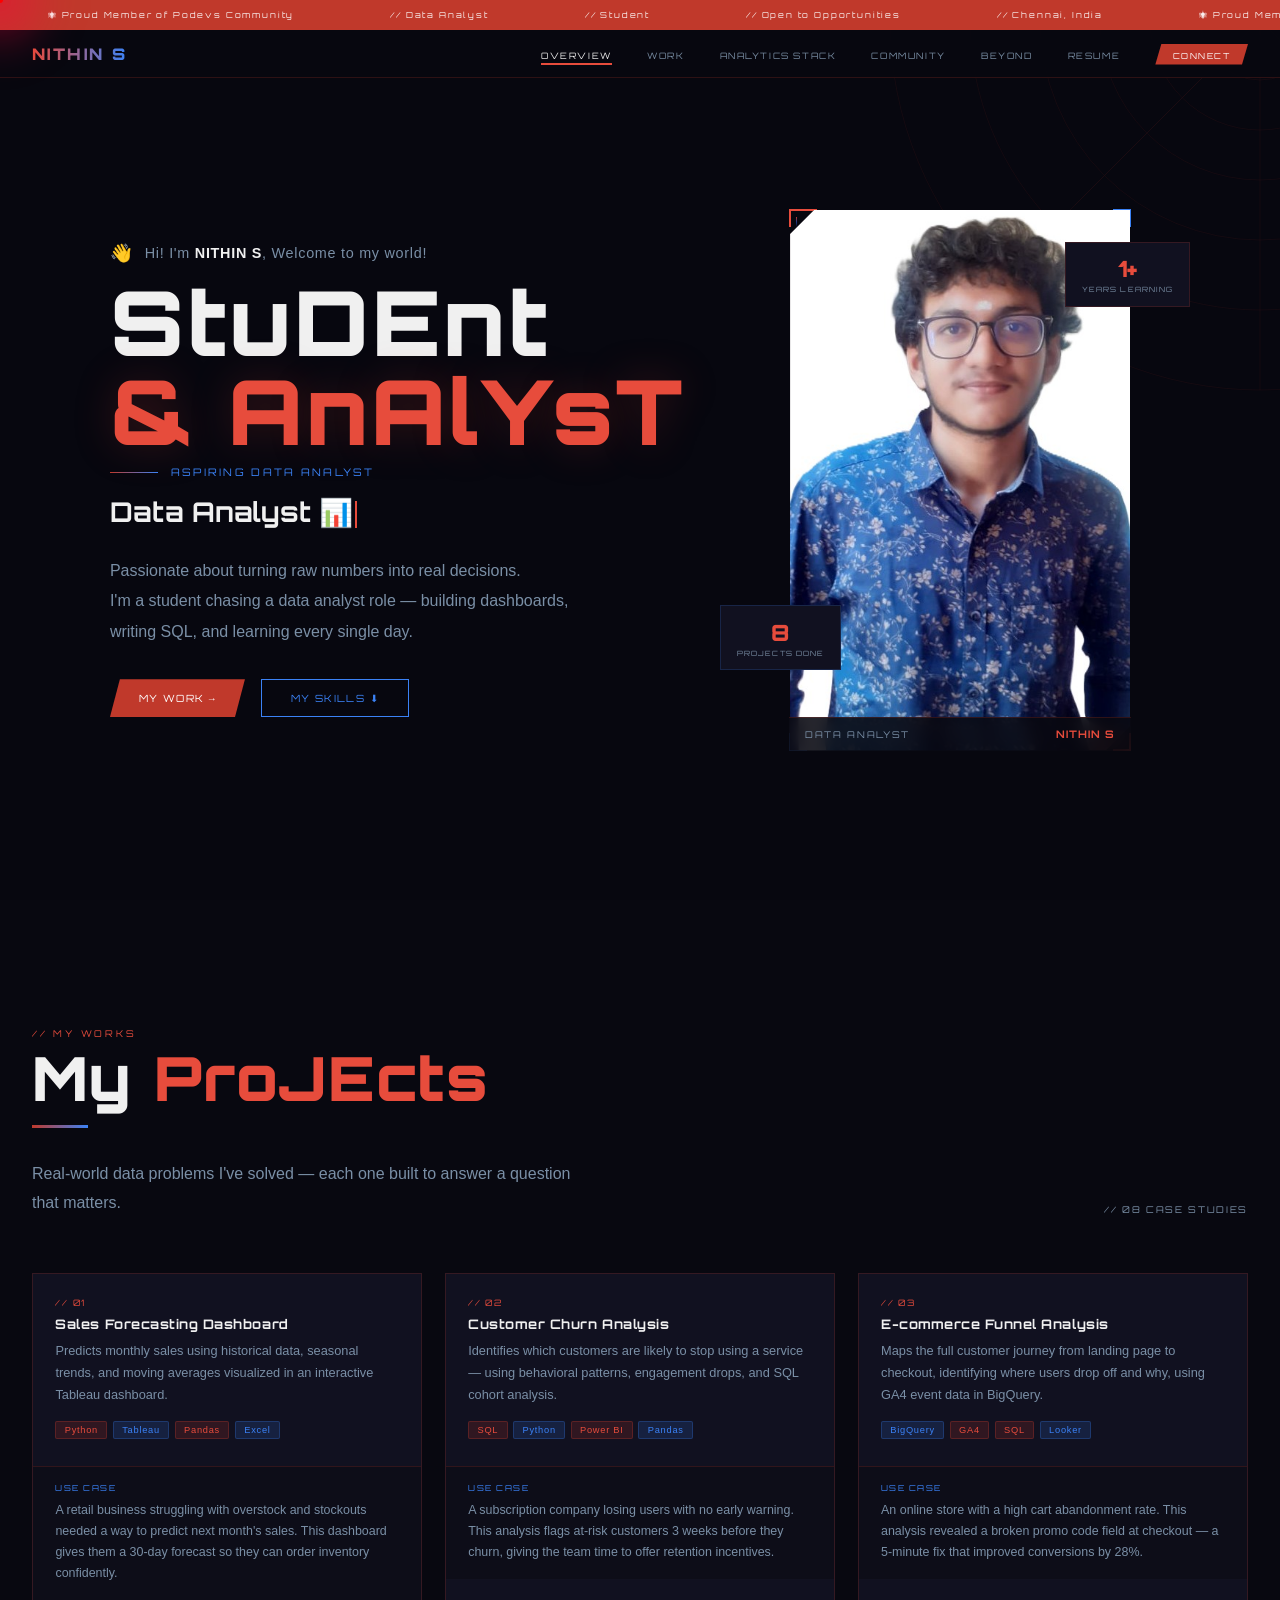
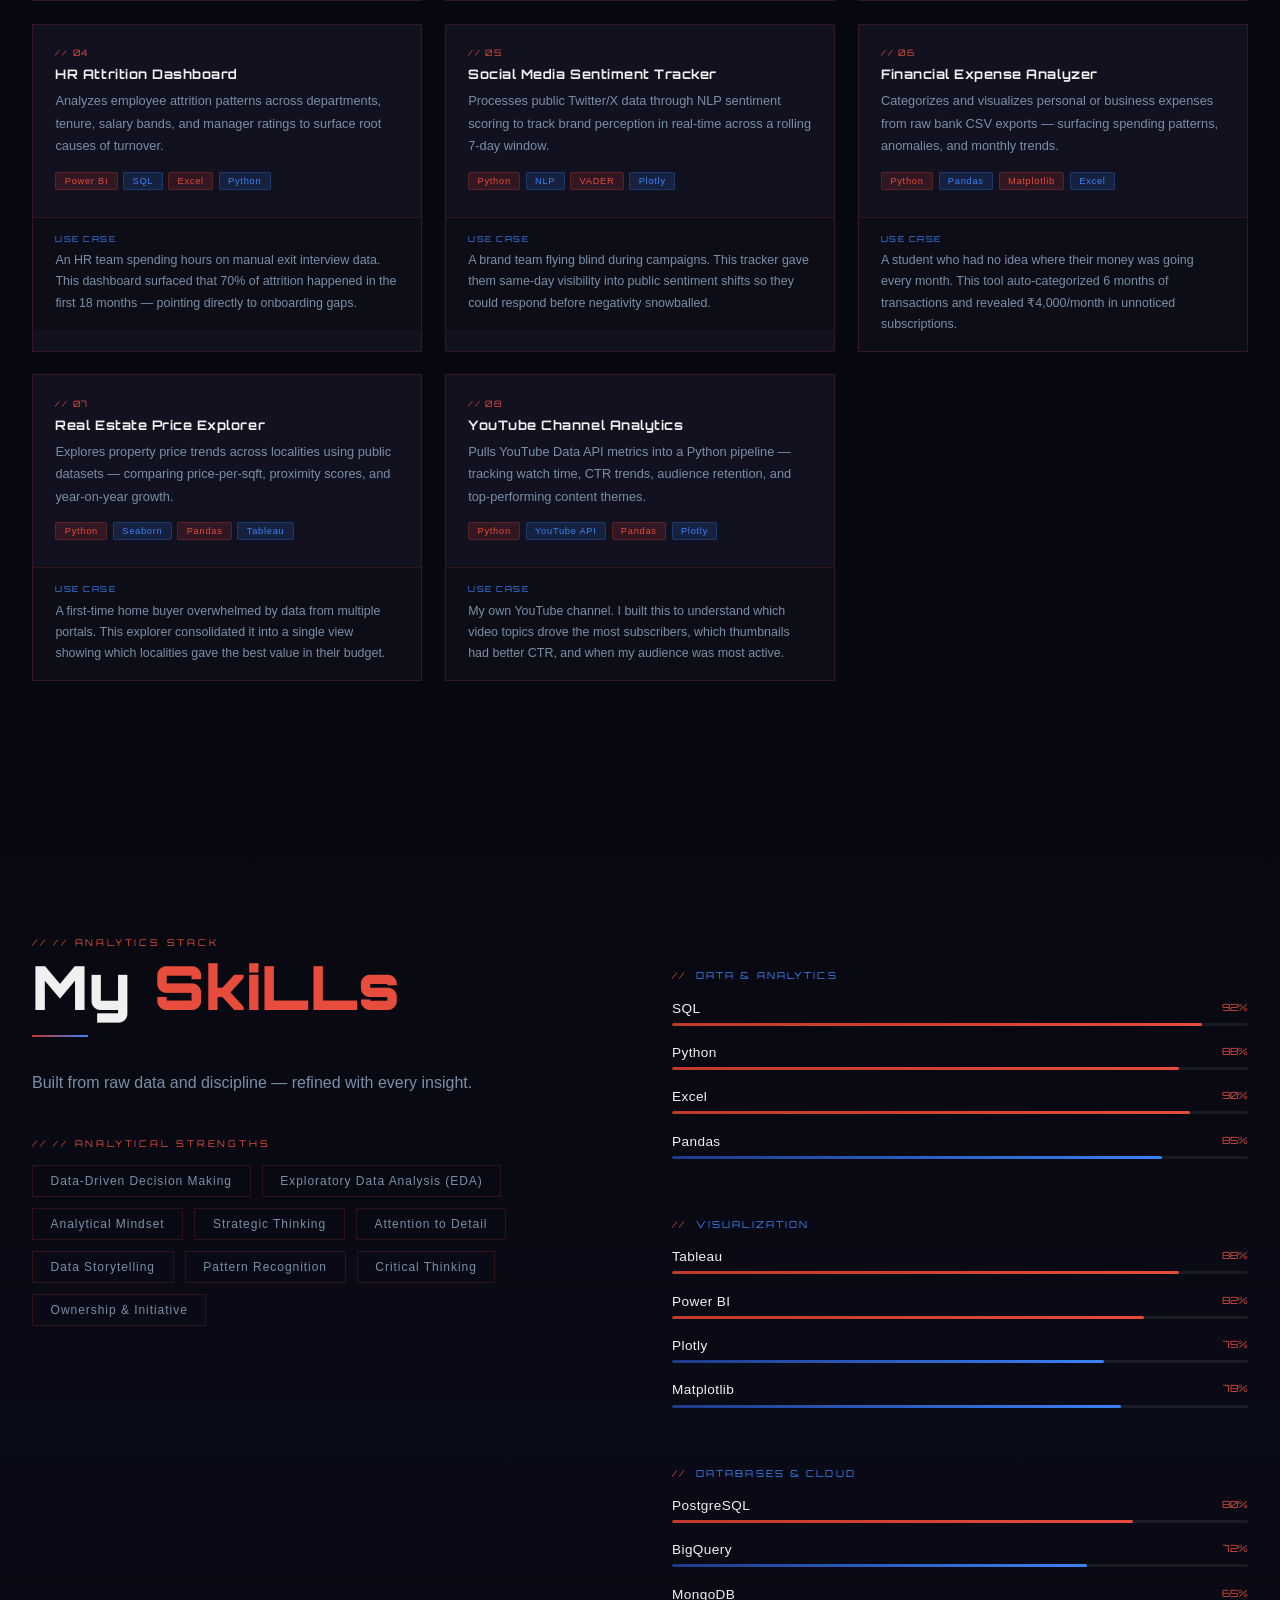
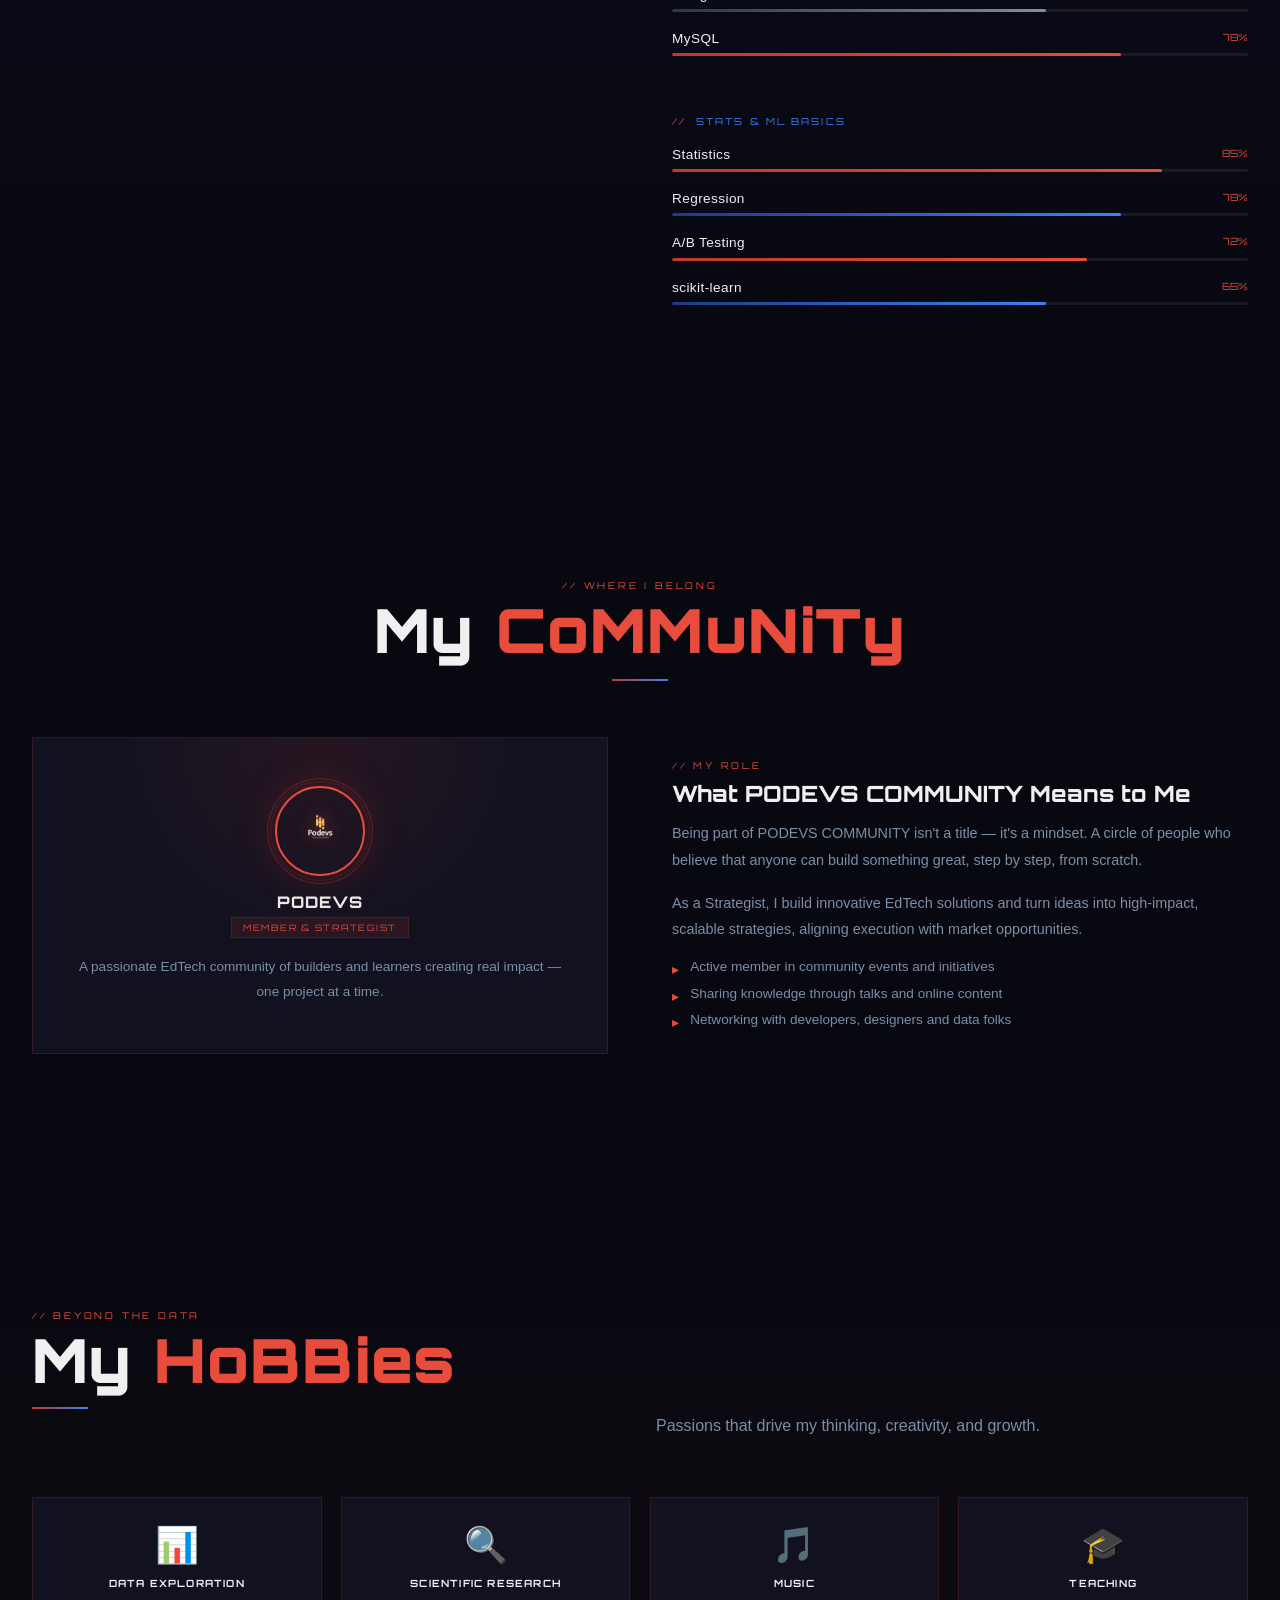
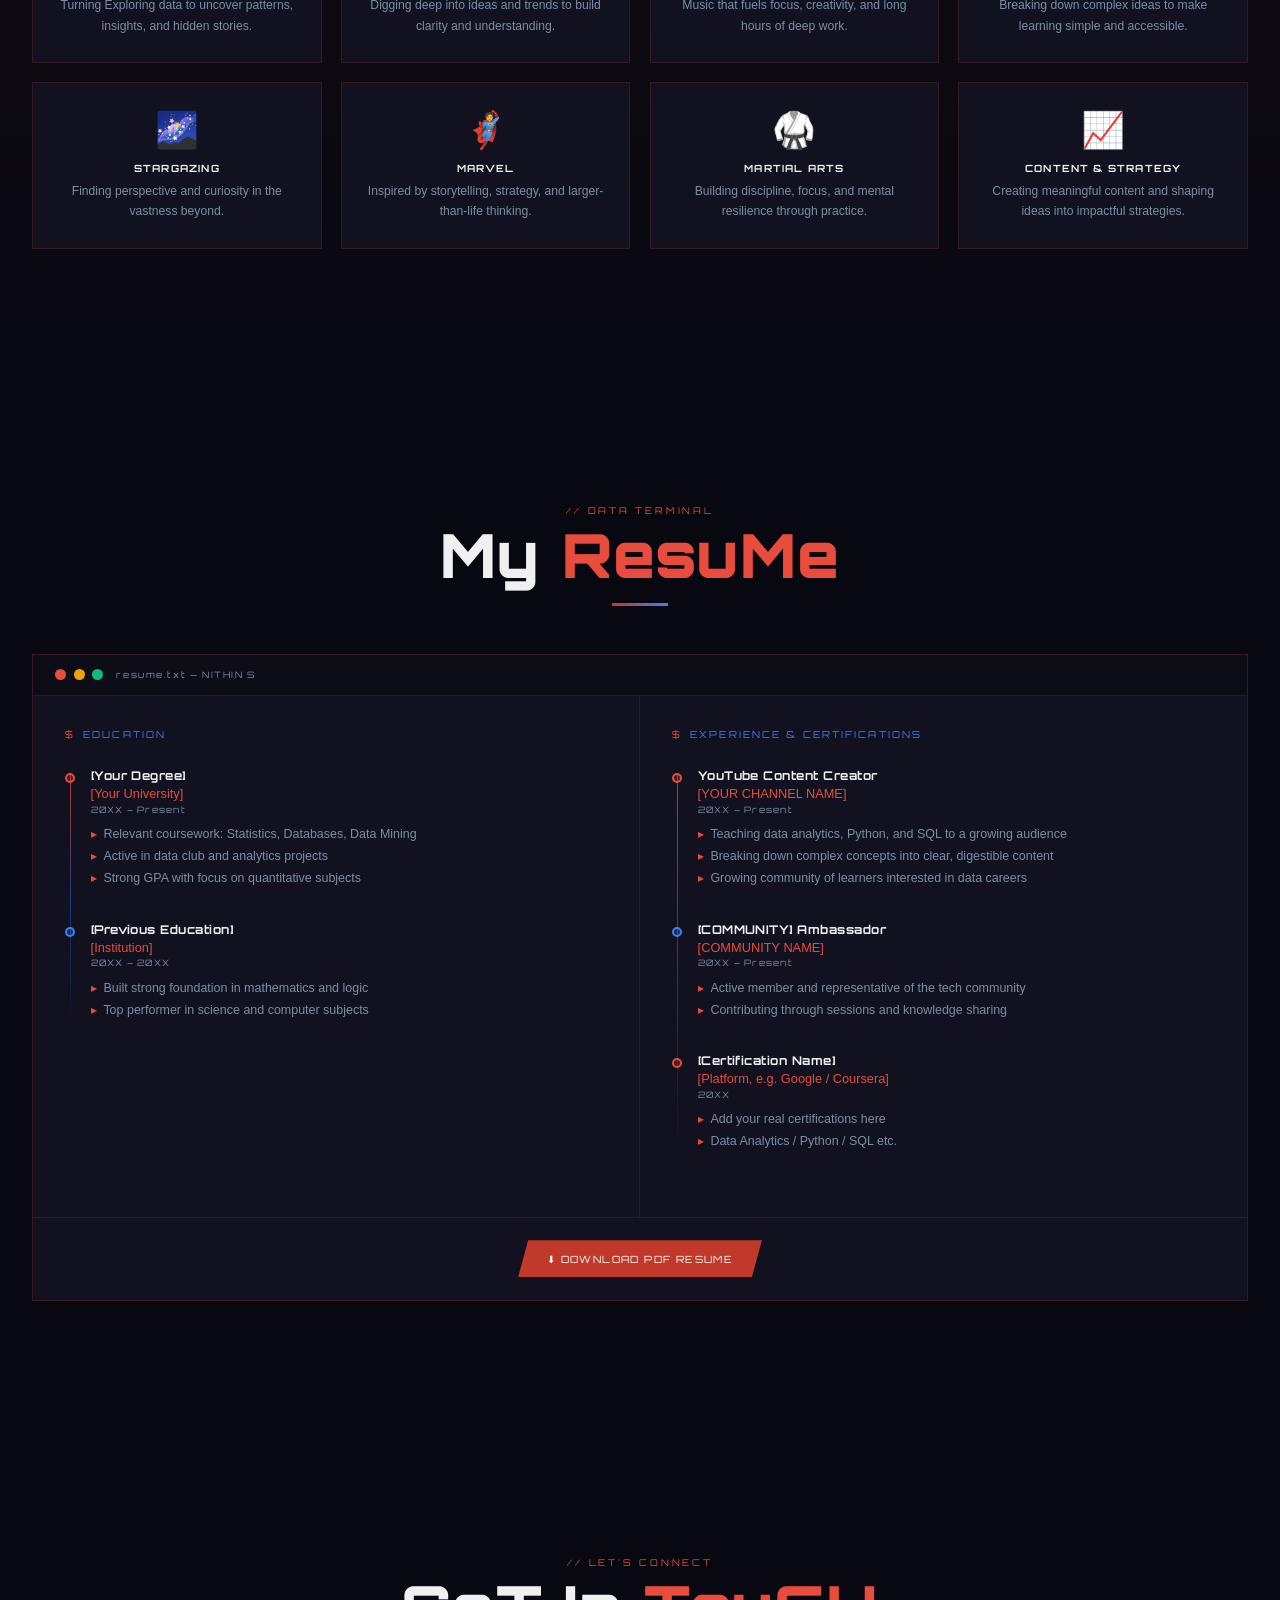
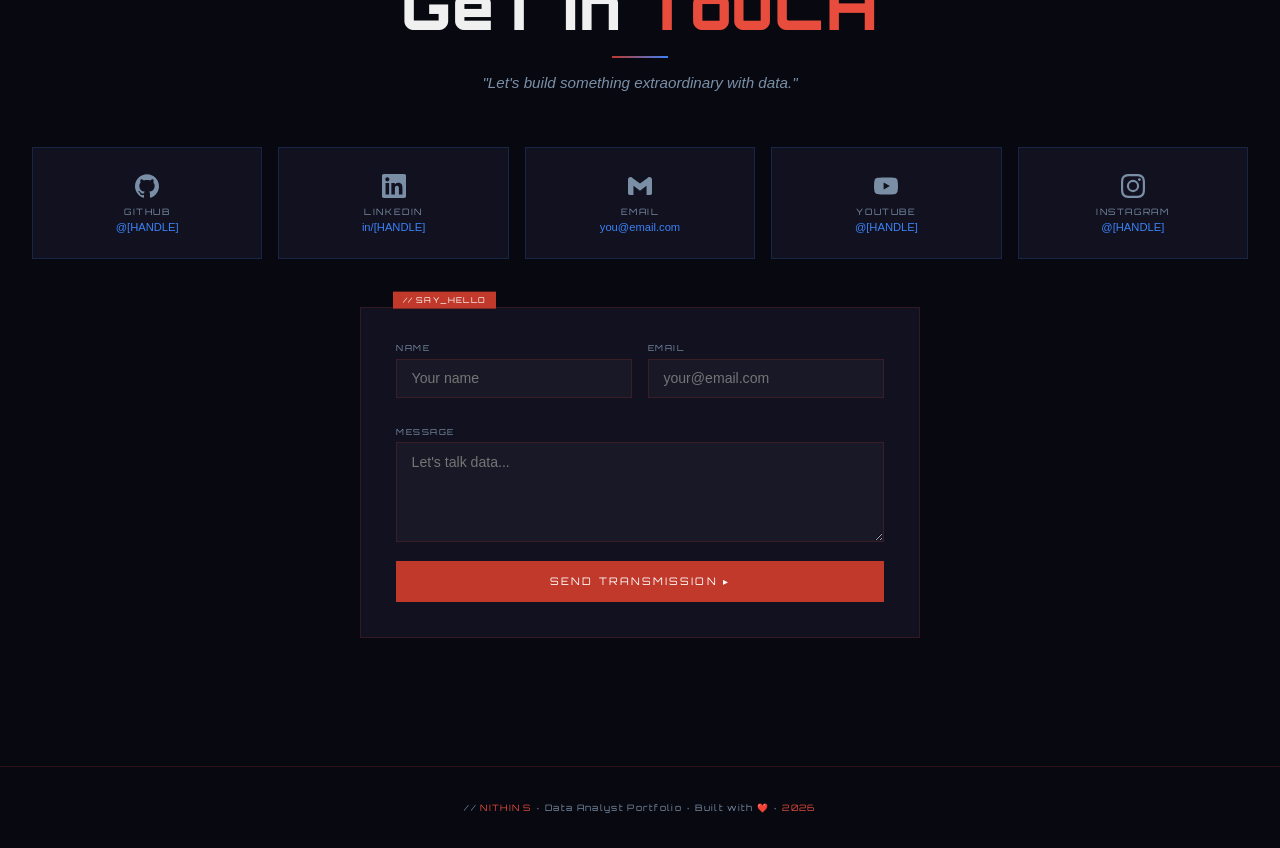
==== index.html @ f9582e17 "Update index.html" ====
<!DOCTYPE html>
<html lang="en">
<head>
<meta charset="UTF-8"/>
<meta name="viewport" content="width=device-width, initial-scale=1.0"/>
<title>NITHIN S — Data Analyst</title>
<link href="https://fonts.googleapis.com/css2?family=Orbitron:wght@400;700;900&family=Space_Grotesk:wght@300;400;500;600;700&display=swap" rel="stylesheet"/>
<style>
/* ============================================================
   ROOT  &  RESET
   ============================================================ */
:root{
  --bg:#080810;
  --bg2:#0d0d1a;
  --card:#111120;
  --red:#c0392b;
  --redl:#e74c3c;
  --blue:#1e3a8a;
  --bluel:#3b82f6;
  --white:#f0f0f0;
  --off:#c8d0dc;
  --muted:#7a8fa6;
  --border:rgba(192,57,43,.2);
  --borderb:rgba(59,130,246,.18);
  --glow:0 0 40px rgba(192,57,43,.25);
  --glowb:0 0 40px rgba(59,130,246,.2);
  --r:'Orbitron',monospace;
  --b:'Space Grotesk',sans-serif;
}
*,*::before,*::after{box-sizing:border-box;margin:0;padding:0}
html{scroll-behavior:smooth;font-size:16px}
body{background:var(--bg);color:var(--white);font-family:var(--b);overflow-x:hidden}
img{max-width:100%;display:block}
a{text-decoration:none;color:inherit}
ul{list-style:none}

/* ============================================================
   SCROLLBAR
   ============================================================ */
::-webkit-scrollbar{width:4px}
::-webkit-scrollbar-track{background:var(--bg)}
::-webkit-scrollbar-thumb{background:var(--red);border-radius:2px}

/* ============================================================
   BG CANVAS  (data rain)
   ============================================================ */
#bgc{position:fixed;inset:0;z-index:0;pointer-events:none}

/* ============================================================
   MARQUEE STRIP
   ============================================================ */
.marquee-bar{position:fixed;top:0;left:0;right:0;z-index:300;height:30px;background:var(--red);overflow:hidden;display:flex;align-items:center}
.marquee-track{display:flex;animation:marquee 18s linear infinite;white-space:nowrap}
.marquee-track span{font-family:var(--r);font-size:.52rem;letter-spacing:.22em;color:#fff;padding:0 3rem;opacity:.92}
@keyframes marquee{from{transform:translateX(0)}to{transform:translateX(-50%)}}

/* ============================================================
   NAV
   ============================================================ */
nav{position:fixed;top:30px;left:0;right:0;z-index:200;background:rgba(8,8,16,.9);backdrop-filter:blur(18px);border-bottom:1px solid var(--border);padding:.85rem 0}
.nav-w{max-width:1280px;margin:0 auto;padding:0 2rem;display:flex;align-items:center;justify-content:space-between}
.logo{font-family:var(--r);font-size:1rem;font-weight:900;letter-spacing:.15em;background:linear-gradient(90deg,var(--redl),var(--bluel));-webkit-background-clip:text;-webkit-text-fill-color:transparent;background-clip:text}
.nav-links{display:flex;align-items:center;gap:2.2rem}
.nav-links a{font-family:var(--r);font-size:.55rem;letter-spacing:.18em;text-transform:uppercase;color:var(--muted);position:relative;padding-bottom:4px;transition:color .2s}
.nav-links a::after{content:'';position:absolute;bottom:0;left:0;width:0;height:1.5px;background:var(--redl);transition:width .25s}
.nav-links a:hover,.nav-links a.act{color:var(--white)}
.nav-links a:hover::after,.nav-links a.act::after{width:100%}
.nav-cta{background:var(--red)!important;color:#fff!important;padding:.42rem 1.1rem;clip-path:polygon(6px 0,100% 0,calc(100% - 6px) 100%,0 100%);font-family:var(--r)!important;font-size:.52rem!important;transition:background .2s!important;-webkit-text-fill-color:#fff!important}
.nav-cta:hover{background:var(--redl)!important}
.nav-cta::after{display:none!important}
.hb{display:none;flex-direction:column;gap:5px;cursor:pointer;z-index:10}
.hb span{width:22px;height:2px;background:var(--white);display:block;transition:all .3s}
.hb.open span:nth-child(1){transform:rotate(45deg) translate(5px,5px)}
.hb.open span:nth-child(2){opacity:0}
.hb.open span:nth-child(3){transform:rotate(-45deg) translate(5px,-5px)}

/* ============================================================
   WRAP
   ============================================================ */
.wrap{max-width:1280px;margin:0 auto;padding:0 2rem;position:relative;z-index:1}

/* ============================================================
   SECTION TITLES  (Sharan-style mixed case)
   ============================================================ */
.sec-eyebrow{font-family:var(--r);font-size:.58rem;letter-spacing:.3em;color:var(--redl);text-transform:uppercase;margin-bottom:.5rem}
.sec-big{font-family:var(--r);font-size:clamp(2.2rem,5vw,3.8rem);font-weight:900;line-height:1.05;letter-spacing:.02em}
.sec-big .r{color:var(--redl)}
.sec-big .b{color:var(--bluel)}
.sec-sub{color:var(--muted);font-size:clamp(.85rem,1.4vw,1rem);line-height:1.8;max-width:560px}
.sec-bar{width:56px;height:2.5px;background:linear-gradient(90deg,var(--red),var(--bluel));margin:.9rem 0 2rem}

/* ============================================================
   HERO
   ============================================================ */
#hero{min-height:100vh;display:flex;align-items:center;padding:140px 0 80px;overflow:hidden;position:relative}
.hero-web{position:absolute;top:0;right:0;width:500px;height:500px;opacity:.12;pointer-events:none}
.hero-grid{display:grid;grid-template-columns:1fr 420px;gap:4rem;align-items:center}

/* text side */
.hero-hi{display:flex;align-items:center;gap:.8rem;margin-bottom:.8rem}
.hero-hi span{font-size:1.1rem}
.hero-hi p{font-size:.9rem;color:var(--muted);letter-spacing:.05em}
.hero-name{font-family:var(--r);font-size:clamp(3rem,7vw,5.8rem);font-weight:900;line-height:1;letter-spacing:.03em;margin-bottom:.4rem}
.hero-name .line1{color:var(--white)}
.hero-name .line2{color:var(--redl);display:block;text-shadow:var(--glow)}
.hero-tag{display:flex;align-items:center;gap:.8rem;margin:.6rem 0 1rem}
.hero-tag-bar{width:48px;height:1.5px;background:linear-gradient(90deg,var(--red),var(--bluel))}
.hero-tag-text{font-family:var(--r);font-size:.65rem;letter-spacing:.22em;color:var(--bluel);text-transform:uppercase}
.hero-role{font-family:var(--r);font-size:clamp(1.1rem,2.2vw,1.7rem);font-weight:700;min-height:2.4rem;margin-bottom:1.4rem}
.caret{display:inline-block;width:2.5px;height:1em;background:var(--redl);animation:blink .7s step-end infinite;vertical-align:middle;margin-left:2px}
@keyframes blink{0%,100%{opacity:1}50%{opacity:0}}
.hero-bio{color:var(--muted);font-size:clamp(.88rem,1.4vw,1rem);line-height:1.9;margin-bottom:2rem;max-width:500px}
.hero-btns{display:flex;gap:1rem;flex-wrap:wrap}
.btn-red{display:inline-flex;align-items:center;gap:.5rem;padding:.78rem 1.8rem;background:var(--red);color:#fff;font-family:var(--r);font-size:.62rem;letter-spacing:.14em;text-transform:uppercase;clip-path:polygon(10px 0,100% 0,calc(100% - 10px) 100%,0 100%);transition:all .22s ease;border:none;cursor:pointer}
.btn-red:hover{background:var(--redl);transform:translateY(-2px);box-shadow:var(--glow)}
.btn-ghost{display:inline-flex;align-items:center;gap:.5rem;padding:.75rem 1.8rem;background:transparent;color:var(--bluel);font-family:var(--r);font-size:.62rem;letter-spacing:.14em;text-transform:uppercase;border:1.5px solid var(--bluel);transition:all .22s ease;cursor:pointer}
.btn-ghost:hover{background:rgba(59,130,246,.1);transform:translateY(-2px)}

/* photo side */
.hero-photo{position:relative}
.photo-frame{position:relative;width:340px;height:540px;margin:0 auto}
.photo-border{position:absolute;inset:0;border:1.5px solid var(--border);clip-path:polygon(24px 0,100% 0,100% calc(100% - 24px),calc(100% - 24px) 100%,0 100%,0 24px)}
.photo-inner{position:absolute;inset:0;overflow:hidden;clip-path:polygon(24px 0,100% 0,100% calc(100% - 24px),calc(100% - 24px) 100%,0 100%,0 24px);background:linear-gradient(135deg,#140810,#0a0a20)}
.photo-inner img{width:100%;height:100%;object-fit:cover;object-position:top center}
.photo-inner .ph-placeholder{width:100%;height:100%;display:flex;flex-direction:column;align-items:center;justify-content:center;gap:.6rem}
.ph-avatar{width:120px;height:120px;border-radius:50%;background:linear-gradient(135deg,var(--red),var(--blue));display:flex;align-items:center;justify-content:center;font-size:3rem}
.ph-hint{font-family:var(--r);font-size:.55rem;letter-spacing:.2em;color:var(--muted);text-align:center;line-height:1.8}
/* corner accents */
.corner{position:absolute;width:18px;height:18px}
.corner.tl{top:-1px;left:-1px;border-top:2px solid var(--redl);border-left:2px solid var(--redl)}
.corner.tr{top:-1px;right:-1px;border-top:2px solid var(--bluel);border-right:2px solid var(--bluel)}
.corner.bl{bottom:-1px;left:-1px;border-bottom:2px solid var(--bluel);border-left:2px solid var(--bluel)}
.corner.br{bottom:-1px;right:-1px;border-bottom:2px solid var(--redl);border-right:2px solid var(--redl)}
.photo-name-tag{position:absolute;bottom:-1px;left:-1px;right:-1px;background:rgba(8,8,16,.88);backdrop-filter:blur(8px);border-top:1px solid var(--border);padding:.6rem 1rem;display:flex;align-items:center;justify-content:space-between}
.photo-name-tag span{font-family:var(--r);font-size:.58rem;letter-spacing:.18em;color:var(--muted)}
.photo-name-tag strong{font-family:var(--r);font-size:.65rem;letter-spacing:.1em;color:var(--redl)}
/* glow orb behind photo */
.photo-glow{position:absolute;width:260px;height:260px;border-radius:50%;background:radial-gradient(circle,rgba(192,57,43,.18),transparent 70%);top:50%;left:50%;transform:translate(-50%,-50%);pointer-events:none;animation:gpulse 4s ease-in-out infinite;z-index:-1}
@keyframes gpulse{0%,100%{transform:translate(-50%,-50%) scale(1)}50%{transform:translate(-50%,-50%) scale(1.18)}}
/* floating badge */
.hero-badge{position:absolute;top:32px;right:-20px;background:var(--card);border:1px solid var(--border);padding:.7rem 1rem;display:flex;flex-direction:column;align-items:center;gap:.2rem}
.badge-num{font-family:var(--r);font-size:1.4rem;font-weight:900;color:var(--redl)}
.badge-lbl{font-family:var(--r);font-size:.45rem;letter-spacing:.15em;color:var(--muted);text-transform:uppercase}
.hero-badge2{position:absolute;bottom:80px;left:-30px;background:var(--card);border:1px solid var(--borderb);padding:.7rem 1rem;display:flex;flex-direction:column;align-items:center;gap:.2rem}

/* ============================================================
   PROJECTS
   ============================================================ */
#projects{padding:8rem 0}
.projects-header{display:grid;grid-template-columns:1fr 1fr;gap:2rem;align-items:end;margin-bottom:3.5rem}
.proj-grid{display:grid;grid-template-columns:repeat(3,1fr);gap:1.4rem}
.pc{background:var(--card);border:1px solid var(--border);overflow:hidden;transition:all .28s ease;position:relative;cursor:pointer}
.pc::before{content:'';position:absolute;inset:0;background:linear-gradient(135deg,rgba(192,57,43,.06),transparent);opacity:0;transition:opacity .28s}
.pc:hover{border-color:var(--redl);transform:translateY(-6px);box-shadow:var(--glow)}
.pc:hover::before{opacity:1}
.pc-top{padding:1.4rem 1.4rem .8rem}
.pc-num{font-family:var(--r);font-size:.55rem;letter-spacing:.2em;color:var(--redl);margin-bottom:.5rem}
.pc-title{font-family:var(--r);font-size:.82rem;font-weight:700;letter-spacing:.04em;margin-bottom:.5rem;color:var(--white)}
.pc-desc{font-size:.8rem;color:var(--muted);line-height:1.75;margin-bottom:.9rem}
.pc-tags{display:flex;flex-wrap:wrap;gap:.35rem;margin-bottom:.9rem}
.tg{font-size:.58rem;padding:.18rem .52rem;letter-spacing:.08em;border-radius:2px}
.tgr{background:rgba(192,57,43,.18);color:var(--redl);border:1px solid rgba(192,57,43,.3)}
.tgb{background:rgba(59,130,246,.15);color:var(--bluel);border:1px solid rgba(59,130,246,.25)}
.pc-use{background:rgba(0,0,0,.25);border-top:1px solid var(--border);padding:1rem 1.4rem}
.pc-use-label{font-family:var(--r);font-size:.52rem;letter-spacing:.18em;color:var(--bluel);text-transform:uppercase;margin-bottom:.4rem}
.pc-use-text{font-size:.78rem;color:var(--muted);line-height:1.7}

/* ---- PROJECT HOVER OVERLAY ---- */
.pc{position:relative}
.pc-overlay{
  position:absolute;inset:0;
  background:rgba(8,8,16,.92);
  backdrop-filter:blur(4px);
  display:flex;flex-direction:column;
  align-items:center;justify-content:center;
  gap:.8rem;padding:1.4rem;
  opacity:0;
  transition:opacity .28s ease;
  z-index:10;
}
.pc:hover .pc-overlay{opacity:1}

.pc-preview{
  width:100%;height:110px;
  object-fit:cover;border:1px solid var(--border);
  border-radius:2px;margin-bottom:.2rem;
  background:linear-gradient(135deg,#1a0a14,#0a0a20);
  display:flex;align-items:center;justify-content:center;
  color:var(--muted);font-size:.65rem;font-family:var(--r);
  letter-spacing:.12em;text-align:center;
  overflow:hidden;
}
.pc-preview img{width:100%;height:100%;object-fit:cover}

.pc-overlay-btns{display:flex;gap:.6rem;flex-wrap:wrap;justify-content:center}

.ov-btn{
  display:inline-flex;align-items:center;gap:.4rem;
  padding:.55rem 1rem;
  font-family:var(--r);font-size:.55rem;
  letter-spacing:.12em;text-transform:uppercase;
  border:none;cursor:pointer;
  transition:all .2s ease;text-decoration:none;
}
.ov-btn-gh{background:var(--card);color:var(--white);border:1px solid var(--border)}
.ov-btn-gh:hover{border-color:var(--redl);color:var(--redl)}
.ov-btn-cs{background:var(--red);color:#fff}
.ov-btn-cs:hover{background:var(--redl);transform:translateY(-1px)}

/* ============================================================
   SKILLS
   ============================================================ */
#skills{padding:8rem 0;background:linear-gradient(180deg,transparent,rgba(30,58,138,.05),transparent)}
.skills-intro{display:grid;grid-template-columns:1fr 1fr;gap:4rem;align-items:start}
.skills-left{}
.skills-right{}
.skill-cats{display:flex;flex-direction:column;gap:2.5rem;margin-top:2rem}
.scat-title{font-family:var(--r);font-size:.6rem;letter-spacing:.22em;text-transform:uppercase;color:var(--bluel);margin-bottom:1.2rem;display:flex;align-items:center;gap:.6rem}
.scat-title::before{content:'//';color:var(--redl)}
.sk-item{margin-bottom:1.2rem}
.sk-head{display:flex;justify-content:space-between;margin-bottom:.45rem}
.sk-name{font-size:.85rem;font-weight:500;letter-spacing:.03em}
.sk-pct{font-family:var(--r);font-size:.62rem;color:var(--redl)}
.sk-track{height:3px;background:rgba(255,255,255,.07);border-radius:3px;overflow:hidden}
.sk-fill{height:100%;width:0;border-radius:3px;transition:width 1.4s cubic-bezier(.25,.8,.25,1)}
.fill-r{background:linear-gradient(90deg,var(--red),var(--redl))}
.fill-b{background:linear-gradient(90deg,var(--blue),var(--bluel))}
.fill-m{background:linear-gradient(90deg,#334,#7a8fa6)}
/* soft skills bubbles */
.soft-wrap{margin-top:2rem}
.soft-grid{display:flex;flex-wrap:wrap;gap:.7rem;margin-top:1rem}
.soft-pill{padding:.5rem 1.1rem;border:1px solid var(--border);font-size:.75rem;letter-spacing:.08em;color:var(--muted);position:relative;overflow:hidden;transition:all .2s;cursor:default}
.soft-pill::before{content:'';position:absolute;inset:0;background:var(--red);transform:scaleX(0);transform-origin:left;transition:transform .28s;z-index:0}
.soft-pill:hover{border-color:var(--redl);color:#fff}
.soft-pill:hover::before{transform:scaleX(1)}
.soft-pill span{position:relative;z-index:1}

/* ============================================================
   COMMUNITY
   ============================================================ */
#community{padding:8rem 0}
.comm-grid{display:grid;grid-template-columns:1fr 1fr;gap:4rem;align-items:center}
.comm-card{background:var(--card);border:1px solid var(--borderl,var(--border));padding:3rem 2.5rem;text-align:center;position:relative;overflow:hidden}
.comm-card::before{content:'';position:absolute;inset:0;background:radial-gradient(circle at 50% 0%,rgba(192,57,43,.12),transparent 55%)}
.comm-ring{width:90px;height:90px;border-radius:50%;border:2px solid var(--redl);margin:0 auto 1rem;display:flex;align-items:center;justify-content:center;position:relative;box-shadow:var(--glow)}
.comm-ring::before{content:'';position:absolute;inset:-7px;border-radius:50%;border:1px solid rgba(192,57,43,.22);animation:rspin 9s linear infinite}
@keyframes rspin{to{transform:rotate(360deg)}}
.comm-initial{font-family:var(--r);font-size:1.1rem;font-weight:900;color:var(--redl)}
.comm-name{font-family:var(--r);font-size:1rem;font-weight:800;letter-spacing:.06em;margin-bottom:.3rem}
.comm-role-tag{font-family:var(--r);font-size:.55rem;letter-spacing:.2em;color:var(--redl);text-transform:uppercase;background:rgba(192,57,43,.12);border:1px solid var(--border);display:inline-block;padding:.25rem .7rem;margin-bottom:1rem}
.comm-card-desc{color:var(--muted);font-size:.85rem;line-height:1.85}
.comm-right h3{font-family:var(--r);font-size:clamp(1rem,2vw,1.4rem);font-weight:800;margin-bottom:.8rem}
.comm-right p{color:var(--muted);font-size:.9rem;line-height:1.85;margin-bottom:1rem}
.comm-perks{display:flex;flex-direction:column;gap:.55rem;margin-top:1rem}
.comm-perks li{display:flex;align-items:flex-start;gap:.7rem;font-size:.85rem;color:var(--muted)}
.comm-perks li::before{content:'▸';color:var(--redl);margin-top:2px;flex-shrink:0}

/* ============================================================
   HOBBIES
   ============================================================ */
#hobbies{padding:8rem 0;background:linear-gradient(180deg,transparent,rgba(192,57,43,.03),transparent)}
.hob-header{display:grid;grid-template-columns:1fr 1fr;gap:2rem;align-items:end;margin-bottom:3.5rem}
.hob-grid{display:grid;grid-template-columns:repeat(4,1fr);gap:1.2rem}
.hob-card{background:var(--card);border:1px solid var(--border);padding:1.6rem 1.2rem;text-align:center;transition:all .25s ease;position:relative;overflow:hidden;cursor:default}
.hob-card::after{content:'';position:absolute;bottom:0;left:0;right:0;height:2px;background:linear-gradient(90deg,var(--red),var(--bluel));transform:scaleX(0);transform-origin:left;transition:transform .28s}
.hob-card:hover{border-color:var(--redl);transform:translateY(-5px);box-shadow:var(--glow)}
.hob-card:hover::after{transform:scaleX(1)}
.hob-icon{font-size:2.2rem;margin-bottom:.7rem;display:block;transition:transform .25s}
.hob-card:hover .hob-icon{transform:scale(1.15) rotate(-5deg)}
.hob-name{font-family:var(--r);font-size:.62rem;font-weight:700;letter-spacing:.12em;text-transform:uppercase;color:var(--white);margin-bottom:.4rem}
.hob-desc{font-size:.76rem;color:var(--muted);line-height:1.7}

/* ============================================================
   RESUME  (terminal style)
   ============================================================ */
#resume{padding:8rem 0}
.term-box{background:var(--card);border:1px solid var(--border);position:relative}
.term-top{display:flex;align-items:center;gap:.45rem;padding:.9rem 1.4rem;border-bottom:1px solid var(--border);background:rgba(0,0,0,.25)}
.tdot{width:11px;height:11px;border-radius:50%}
.tdot.r{background:var(--redl)}
.tdot.y{background:#f59e0b}
.tdot.g{background:#10b981}
.term-title{font-family:var(--r);font-size:.55rem;letter-spacing:.18em;color:var(--muted);margin-left:.4rem}
.term-body{display:grid;grid-template-columns:1fr 1fr;gap:0}
.term-col{padding:2rem}
.term-col:first-child{border-right:1px solid var(--border)}
.term-col-head{font-family:var(--r);font-size:.6rem;letter-spacing:.22em;text-transform:uppercase;color:var(--bluel);margin-bottom:1.8rem;display:flex;align-items:center;gap:.5rem}
.term-col-head::before{content:'$';color:var(--redl)}
.tl{position:relative;padding-left:1.6rem}
.tl::before{content:'';position:absolute;left:5px;top:6px;bottom:0;width:1px;background:linear-gradient(180deg,var(--red),var(--blue),transparent)}
.t-entry{position:relative;margin-bottom:2rem}
.t-dot{position:absolute;left:-1.6rem;top:5px;width:10px;height:10px;border-radius:50%;border:2px solid}
.t-dot.dr{border-color:var(--redl);background:rgba(192,57,43,.3)}
.t-dot.db{border-color:var(--bluel);background:rgba(59,130,246,.25)}
.t-role{font-family:var(--r);font-size:.75rem;font-weight:700;letter-spacing:.04em;color:var(--white);margin-bottom:.18rem}
.t-org{font-size:.8rem;color:var(--redl);margin-bottom:.15rem}
.t-date{font-family:var(--r);font-size:.55rem;letter-spacing:.14em;color:var(--muted);margin-bottom:.6rem}
.t-bullets li{font-size:.78rem;color:var(--muted);line-height:1.75;padding-left:.8rem;position:relative}
.t-bullets li::before{content:'▸';position:absolute;left:0;color:var(--redl)}
.term-footer{padding:1.4rem 2rem;border-top:1px solid var(--border);display:flex;align-items:center;justify-content:center}

/* ============================================================
   CONTACT
   ============================================================ */
#contact{padding:8rem 0}
.contact-top{text-align:center;margin-bottom:3.5rem}
.soc-row{display:grid;grid-template-columns:repeat(5,1fr);gap:1rem;margin-bottom:3rem}
.soc-c{background:var(--card);border:1px solid var(--borderb);padding:1.6rem 1rem;text-align:center;display:block;transition:all .22s;position:relative;overflow:hidden}
.soc-c::before{content:'';position:absolute;bottom:0;left:0;right:0;height:2px;background:var(--red);transform:scaleX(0);transition:transform .25s}
.soc-c:hover{border-color:var(--redl);transform:translateY(-4px)}
.soc-c:hover::before{transform:scaleX(1)}
.soc-c:hover svg{fill:var(--redl)}
.soc-c:hover .soc-name{color:var(--white)}
.soc-c svg{width:24px;height:24px;fill:var(--muted);margin:0 auto .55rem;display:block;transition:fill .2s}
.soc-name{font-family:var(--r);font-size:.55rem;letter-spacing:.18em;text-transform:uppercase;color:var(--muted);display:block;transition:color .2s}
.soc-handle{font-size:.7rem;color:var(--bluel);margin-top:.2rem;display:block}
.cf{max-width:560px;margin:0 auto;background:var(--card);border:1px solid var(--border);padding:2.2rem;position:relative}
.cf::before{content:'// SAY_HELLO';font-family:var(--r);font-size:.5rem;letter-spacing:.15em;color:#fff;position:absolute;top:0;left:2rem;background:var(--red);padding:.2rem .6rem;transform:translateY(-100%)}
.cf-row{display:grid;grid-template-columns:1fr 1fr;gap:1rem;margin-bottom:.9rem}
.fg{margin-bottom:.9rem}
.fg label{display:block;font-family:var(--r);font-size:.52rem;letter-spacing:.18em;text-transform:uppercase;color:var(--muted);margin-bottom:.35rem}
.fg input,.fg textarea{width:100%;background:rgba(255,255,255,.03);border:1px solid var(--border);color:var(--white);font-family:var(--b);font-size:.88rem;padding:.65rem .9rem;outline:none;transition:border-color .2s}
.fg input:focus,.fg textarea:focus{border-color:var(--redl)}
.fg textarea{height:100px;resize:vertical}
.cf-btn{width:100%;padding:.85rem;background:var(--red);color:#fff;border:none;font-family:var(--r);font-size:.65rem;letter-spacing:.2em;text-transform:uppercase;cursor:pointer;transition:background .2s}
.cf-btn:hover{background:var(--redl)}

/* ============================================================
   FOOTER
   ============================================================ */
footer{text-align:center;padding:2.2rem;border-top:1px solid var(--border);position:relative;z-index:1}
footer p{font-family:var(--r);font-size:.55rem;letter-spacing:.15em;color:var(--muted)}
footer span{color:var(--redl)}

/* ============================================================
   RESPONSIVE
   ============================================================ */
@media(max-width:1024px){
  .hero-grid{grid-template-columns:1fr;text-align:center}
  .hero-photo{display:none}
  .projects-header{grid-template-columns:1fr}
  .skills-intro{grid-template-columns:1fr}
  .comm-grid{grid-template-columns:1fr}
  .hob-grid{grid-template-columns:repeat(3,1fr)}
  .term-body{grid-template-columns:1fr}
  .term-col:first-child{border-right:none;border-bottom:1px solid var(--border)}
  .soc-row{grid-template-columns:repeat(3,1fr)}
  .hob-header{grid-template-columns:1fr}
}
@media(max-width:768px){
  .proj-grid{grid-template-columns:1fr}
  .hob-grid{grid-template-columns:repeat(2,1fr)}
  .soc-row{grid-template-columns:repeat(2,1fr)}
  .hb{display:flex}
  .nav-links{display:none;position:absolute;top:100%;left:0;right:0;background:rgba(8,8,16,.98);flex-direction:column;padding:1.5rem 2rem;gap:1.2rem;border-bottom:1px solid var(--border)}
  .nav-links.open{display:flex}
  .cf-row{grid-template-columns:1fr}
  .hero-btns{justify-content:center}
  .sec-sub{max-width:100%}
  .hero-tag,.hero-hi{justify-content:center}
}
@media(max-width:480px){
  .hob-grid{grid-template-columns:1fr 1fr}
  .soc-row{grid-template-columns:1fr 1fr}
  .proj-grid{grid-template-columns:1fr}
}
.comm-logo{
  width:50px;
  height:50px;
  object-fit:contain;
  filter: drop-shadow(0 0 8px rgba(192,57,43,0.7));
  animation: glowPulse 2s ease-in-out infinite;
}

/* glowing pulse */
@keyframes glowPulse{
  0%{
    transform: scale(1);
    filter: drop-shadow(0 0 6px rgba(192,57,43,0.6));
  }
  50%{
    transform: scale(1.1);
    filter: drop-shadow(0 0 18px rgba(231,76,60,1));
  }
  100%{
    transform: scale(1);
    filter: drop-shadow(0 0 6px rgba(192,57,43,0.6));
  }
}

.comm-ring::after{
  content:'';
  position:absolute;
  inset:-10px;
  border-radius:50%;
  border:1px solid rgba(192,57,43,0.4);
  animation: spin 6s linear infinite;
}

@keyframes spin{
  to{ transform: rotate(360deg); }
}

body{
  cursor: none;
}

.cursor-glow{
  width: 120px;
  height: 120px;
  position: fixed;
  top: 0;
  left: 0;
  pointer-events: none;
  z-index: 9999;

  background: radial-gradient(circle, rgba(255,0,60,0.6) 0%, rgba(255,0,60,0.2) 40%, transparent 70%);
  filter: blur(20px);
  transform: translate(-50%, -50%);
}
* {
  cursor: none !important;
}

body{
  cursor: none;
}

.cursor-dot{
  position: fixed;
  top: 0;
  left: 0;
  width: 6px;
  height: 6px;
  background: red;
  border-radius: 50%;
  pointer-events: none;
  z-index: 9999;
  transform: translate(-50%, -50%);

  /* small glow */
  box-shadow: 0 0 8px rgba(255,0,0,0.4);
}
</style>
</head>
<body>

<!-- BG CANVAS -->
<canvas id="bgc"></canvas>

<!-- MARQUEE -->
<div class="marquee-bar">
  <div class="marquee-track" id="mqt">
    <span>🕷 Proud Member of Podevs Community</span>
    <span>// Data Analyst</span>
    <span>// Student</span>
    <span>// Open to Opportunities</span>
    <span>// Chennai, India</span>
    <span>🕷 Proud Member of Podevs Community</span>
    <span>// Data Analyst</span>
    <span>// Student</span>
    <span>// Open to Opportunities</span>
    <span>// Chennai, India</span>
  </div>
</div>

<!-- NAV -->
<nav>
  <div class="nav-w">
    <a href="#hero" class="logo">NITHIN S</a>
    <ul class="nav-links" id="nl">
      <li><a href="#hero" class="act">Overview</a></li>
      <li><a href="#projects">Work</a></li>
      <li><a href="#skills">Analytics Stack</a></li>
      <li><a href="#community">Community</a></li>
      <li><a href="#hobbies">Beyond</a></li>
      <li><a href="#resume">Resume</a></li>
      <li><a href="#contact" class="nav-cta">Connect</a></li>
    </ul>
    <div class="hb" id="hb"><span></span><span></span><span></span></div>
  </div>
</nav>

<!-- ===================== HERO ===================== -->
<section id="hero">
  <!-- spiderweb SVG top right -->
  <svg class="hero-web" viewBox="0 0 500 500" xmlns="http://www.w3.org/2000/svg">
    <g stroke="rgba(192,57,43,1)" stroke-width=".6" fill="none">
      <circle cx="480" cy="20" r="60"/><circle cx="480" cy="20" r="110"/>
      <circle cx="480" cy="20" r="160"/><circle cx="480" cy="20" r="220"/>
      <circle cx="480" cy="20" r="290"/><circle cx="480" cy="20" r="370"/>
      <line x1="480" y1="20" x2="110" y2="390"/><line x1="480" y1="20" x2="480" y2="390"/>
      <line x1="480" y1="20" x2="110" y2="20"/><line x1="480" y1="20" x2="480" y2="-350"/>
      <line x1="480" y1="20" x2="850" y2="390"/><line x1="480" y1="20" x2="850" y2="20"/>
      <line x1="480" y1="20" x2="295" y2="205"/><line x1="480" y1="20" x2="665" y2="205"/>
      <line x1="480" y1="20" x2="295" y2="-165"/><line x1="480" y1="20" x2="665" y2="-165"/>
    </g>
  </svg>

  <div class="wrap">
    <div class="hero-grid">
      <!-- LEFT TEXT -->
      <div>
        <div class="hero-hi"><span>👋</span><p>Hi! I'm <strong style="color:var(--white)">NITHIN S</strong>, Welcome to my world!</p></div>
        <h1 class="hero-name">
          <span class="line1">StuDEnt</span>
          <span class="line2">&amp; AnAlYsT</span>
        </h1>
        <div class="hero-tag">
          <div class="hero-tag-bar"></div>
          <span class="hero-tag-text">Aspiring Data Analyst</span>
        </div>
        <div class="hero-role"><span id="tw"></span><span class="caret"></span></div>
        <p class="hero-bio">
          Passionate about turning raw numbers into real decisions.<br/>
          I'm a student chasing a data analyst role — building dashboards,<br/>
          writing SQL, and learning every single day.
        </p>
        <div class="hero-btns">
          <a href="#projects" class="btn-red">My Work →</a>
          <a href="#skills" class="btn-ghost">My Skills ⬇</a>
        </div>
      </div>

      <!-- RIGHT PHOTO -->
      <div class="hero-photo">
        <div class="photo-frame">
          <div class="photo-glow"></div>
          <div class="corner tl"></div>
          <div class="corner tr"></div>
          <div class="corner bl"></div>
          <div class="corner br"></div>
          <div class="photo-border"></div>
          <div class="photo-inner">
            <!--
              TO ADD YOUR PHOTO:
              Replace the div below with:
              <img src="your-photo.jpg" alt="NITHIN S"/>
            -->
            <img src="hgvgvugu.jpg" alt="NITHIN S"/>
          </div>
          <div class="photo-name-tag">
            <span>DATA ANALYST</span>
            <strong>NITHIN S</strong>
          </div>
        </div>
        <!-- floating stat badges -->
        <div class="hero-badge">
          <div class="badge-num" data-count="1" data-suffix="+">0</div>
          <div class="badge-lbl">Years Learning</div>
        </div>
        <div class="hero-badge2">
          <div class="badge-num" data-count="8">0</div>
          <div class="badge-lbl">Projects Done</div>
        </div>
      </div>
    </div>
  </div>
</section>

<!-- ===================== PROJECTS ===================== -->
<section id="projects">
  <div class="wrap">
    <div class="projects-header">
      <div>
        <div class="sec-eyebrow">// My Works</div>
        <h2 class="sec-big">My <span class="r">ProJEcts</span></h2>
        <div class="sec-bar"></div>
        <p class="sec-sub">Real-world data problems I've solved — each one built to answer a question that matters.</p>
      </div>
      <div style="text-align:right;align-self:flex-end">
        <span style="font-family:var(--r);font-size:.58rem;letter-spacing:.18em;color:var(--muted)">// 08 CASE STUDIES</span>
      </div>
    </div>
    <div class="proj-grid" id="pg"></div>
  </div>
</section>

<!-- ===================== SKILLS ===================== -->
<section id="skills">
  <div class="wrap">
    <div class="skills-intro">
      <div class="skills-left">
        <div class="sec-eyebrow">// // Analytics Stack</div>
        <h2 class="sec-big">My <span class="r">SkiLLs</span></h2>
        <div class="sec-bar"></div>
        <p class="sec-sub">Built from raw data and discipline — refined with every insight.</p>
        <div class="soft-wrap">
          <div class="sec-eyebrow" style="margin-top:2.5rem">// // Analytical Strengths</div>
          <div class="soft-grid" id="sg"></div>
        </div>
      </div>
      <div class="skills-right">
        <div class="skill-cats" id="skc"></div>
      </div>
    </div>
  </div>
</section>

<!-- ===================== COMMUNITY ===================== -->
<section id="community">
  <div class="wrap">
    <div style="text-align:center;margin-bottom:3.5rem">
      <div class="sec-eyebrow">// Where I Belong</div>
      <h2 class="sec-big" style="display:inline-block">My <span class="r">CoMMuNiTy</span></h2>
      <div class="sec-bar" style="margin:1rem auto 0"></div>
    </div>
    <div class="comm-grid">
      <div class="comm-card">
        <div class="comm-ring">
  <img src="Podevs logo with gradient symbol.png" class="comm-logo" alt="PODEVS Logo"></div>
        <div class="comm-name">PODEVS</div>
        <div class="comm-role-tag">Member &amp; Strategist</div>
        <p class="comm-card-desc">A passionate EdTech community of builders and learners creating real impact — one project at a time.</p>
      </div>
      <div class="comm-right">
        <div class="sec-eyebrow">// My Role</div>
        <h3>What PODEVS COMMUNITY Means to Me</h3>
        <p>Being part of PODEVS COMMUNITY isn't a title — it's a mindset. A circle of people who believe that anyone can build something great, step by step, from scratch.</p>
        <p>As a Strategist, I build innovative EdTech solutions and turn ideas into high-impact, scalable strategies, aligning execution with market opportunities.</p>
        <ul class="comm-perks">
          <li>Active member in community events and initiatives</li>
          <li>Sharing knowledge through talks and online content</li>
          <li>Networking with developers, designers and data folks</li>
        </ul>
      </div>
    </div>
  </div>
</section>

<!-- ===================== HOBBIES ===================== -->
<section id="hobbies">
  <div class="wrap">
    <div class="hob-header">
      <div>
        <div class="sec-eyebrow">// Beyond the Data</div>
        <h2 class="sec-big">My <span class="r">HoBBies</span></h2>
        <div class="sec-bar"></div>
      </div>
      <p class="sec-sub">Passions that drive my thinking, creativity, and growth.</p>
    </div>
    <div class="hob-grid" id="hg"></div>
  </div>
</section>

<!-- ===================== RESUME ===================== -->
<section id="resume">
  <div class="wrap">
    <div style="text-align:center;margin-bottom:3rem">
      <div class="sec-eyebrow">// Data Terminal</div>
      <h2 class="sec-big" style="display:inline-block">My <span class="r">ResuMe</span></h2>
      <div class="sec-bar" style="margin:1rem auto 0"></div>
    </div>
    <div class="term-box">
      <div class="term-top">
        <div class="tdot r"></div><div class="tdot y"></div><div class="tdot g"></div>
        <span class="term-title">resume.txt — NITHIN S</span>
      </div>
      <div class="term-body">
        <div class="term-col">
          <div class="term-col-head">education</div>
          <div class="tl">
            <div class="t-entry">
              <div class="t-dot dr"></div>
              <div class="t-role">[Your Degree]</div>
              <div class="t-org">[Your University]</div>
              <div class="t-date">20XX – Present</div>
              <ul class="t-bullets">
                <li>Relevant coursework: Statistics, Databases, Data Mining</li>
                <li>Active in data club and analytics projects</li>
                <li>Strong GPA with focus on quantitative subjects</li>
              </ul>
            </div>
            <div class="t-entry">
              <div class="t-dot db"></div>
              <div class="t-role">[Previous Education]</div>
              <div class="t-org">[Institution]</div>
              <div class="t-date">20XX – 20XX</div>
              <ul class="t-bullets">
                <li>Built strong foundation in mathematics and logic</li>
                <li>Top performer in science and computer subjects</li>
              </ul>
            </div>
          </div>
        </div>
        <div class="term-col">
          <div class="term-col-head">experience &amp; certifications</div>
          <div class="tl">
            <div class="t-entry">
              <div class="t-dot dr"></div>
              <div class="t-role">YouTube Content Creator</div>
              <div class="t-org">[YOUR CHANNEL NAME]</div>
              <div class="t-date">20XX – Present</div>
              <ul class="t-bullets">
                <li>Teaching data analytics, Python, and SQL to a growing audience</li>
                <li>Breaking down complex concepts into clear, digestible content</li>
                <li>Growing community of learners interested in data careers</li>
              </ul>
            </div>
            <div class="t-entry">
              <div class="t-dot db"></div>
              <div class="t-role">[COMMUNITY] Ambassador</div>
              <div class="t-org">[COMMUNITY NAME]</div>
              <div class="t-date">20XX – Present</div>
              <ul class="t-bullets">
                <li>Active member and representative of the tech community</li>
                <li>Contributing through sessions and knowledge sharing</li>
              </ul>
            </div>
            <div class="t-entry">
              <div class="t-dot dr"></div>
              <div class="t-role">[Certification Name]</div>
              <div class="t-org">[Platform, e.g. Google / Coursera]</div>
              <div class="t-date">20XX</div>
              <ul class="t-bullets">
                <li>Add your real certifications here</li>
                <li>Data Analytics / Python / SQL etc.</li>
              </ul>
            </div>
          </div>
        </div>
      </div>
      <div class="term-footer">
        <a href="#" class="btn-red" onclick="return false;">⬇ Download PDF Resume</a>
      </div>
    </div>
  </div>
</section>

<!-- ===================== CONTACT ===================== -->
<section id="contact">
  <div class="wrap">
    <div class="contact-top">
      <div class="sec-eyebrow">// Let's Connect</div>
      <h2 class="sec-big" style="display:inline-block">GeT In <span class="r">TouCH</span></h2>
      <div class="sec-bar" style="margin:1rem auto 0"></div>
      <p style="color:var(--muted);margin-top:1rem;font-size:.95rem;font-style:italic">"Let's build something extraordinary with data."</p>
    </div>
    <div class="soc-row">
      <a href="https://github.com/[YOUR-HANDLE]" target="_blank" class="soc-c">
        <svg viewBox="0 0 24 24"><path d="M12 .297c-6.63 0-12 5.373-12 12 0 5.303 3.438 9.8 8.205 11.385.6.113.82-.258.82-.577 0-.285-.01-1.04-.015-2.04-3.338.724-4.042-1.61-4.042-1.61C4.422 18.07 3.633 17.7 3.633 17.7c-1.087-.744.084-.729.084-.729 1.205.084 1.838 1.236 1.838 1.236 1.07 1.835 2.809 1.305 3.495.998.108-.776.417-1.305.76-1.605-2.665-.3-5.466-1.332-5.466-5.93 0-1.31.465-2.38 1.235-3.22-.135-.303-.54-1.523.105-3.176 0 0 1.005-.322 3.3 1.23.96-.267 1.98-.399 3-.405 1.02.006 2.04.138 3 .405 2.28-1.552 3.285-1.23 3.285-1.23.645 1.653.24 2.873.12 3.176.765.84 1.23 1.91 1.23 3.22 0 4.61-2.805 5.625-5.475 5.92.42.36.81 1.096.81 2.22 0 1.606-.015 2.896-.015 3.286 0 .315.21.69.825.57C20.565 22.092 24 17.592 24 12.297c0-6.627-5.373-12-12-12"/></svg>
        <span class="soc-name">GitHub</span><span class="soc-handle">@[HANDLE]</span>
      </a>
      <a href="https://linkedin.com/in/[YOUR-HANDLE]" target="_blank" class="soc-c">
        <svg viewBox="0 0 24 24"><path d="M20.447 20.452h-3.554v-5.569c0-1.328-.027-3.037-1.852-3.037-1.853 0-2.136 1.445-2.136 2.939v5.667H9.351V9h3.414v1.561h.046c.477-.9 1.637-1.85 3.37-1.85 3.601 0 4.267 2.37 4.267 5.455v6.286zM5.337 7.433c-1.144 0-2.063-.926-2.063-2.065 0-1.138.92-2.063 2.063-2.063 1.14 0 2.064.925 2.064 2.063 0 1.139-.925 2.065-2.064 2.065zm1.782 13.019H3.555V9h3.564v11.452zM22.225 0H1.771C.792 0 0 .774 0 1.729v20.542C0 23.227.792 24 1.771 24h20.451C23.2 24 24 23.227 24 22.271V1.729C24 .774 23.2 0 22.222 0h.003z"/></svg>
        <span class="soc-name">LinkedIn</span><span class="soc-handle">in/[HANDLE]</span>
      </a>
      <a href="mailto:you@email.com" class="soc-c">
        <svg viewBox="0 0 24 24"><path d="M24 5.457v13.909c0 .904-.732 1.636-1.636 1.636h-3.819V11.73L12 16.64l-6.545-4.91v9.273H1.636A1.636 1.636 0 0 1 0 19.366V5.457c0-2.023 2.309-3.178 3.927-1.964L5.455 4.64 12 9.548l6.545-4.907 1.528-1.148C21.69 2.28 24 3.434 24 5.457z"/></svg>
        <span class="soc-name">Email</span><span class="soc-handle">you@email.com</span>
      </a>
      <a href="https://youtube.com/@[YOUR-HANDLE]" target="_blank" class="soc-c">
        <svg viewBox="0 0 24 24"><path d="M23.495 6.205a3.007 3.007 0 0 0-2.088-2.088c-1.87-.501-9.396-.501-9.396-.501s-7.507-.01-9.396.501A3.007 3.007 0 0 0 .527 6.205a31.247 31.247 0 0 0-.522 5.805 31.247 31.247 0 0 0 .522 5.783 3.007 3.007 0 0 0 2.088 2.088c1.868.502 9.396.502 9.396.502s7.506 0 9.396-.502a3.007 3.007 0 0 0 2.088-2.088 31.247 31.247 0 0 0 .5-5.783 31.247 31.247 0 0 0-.5-5.805zM9.609 15.601V8.408l6.264 3.602z"/></svg>
        <span class="soc-name">YouTube</span><span class="soc-handle">@[HANDLE]</span>
      </a>
      <a href="https://instagram.com/[YOUR-HANDLE]" target="_blank" class="soc-c">
        <svg viewBox="0 0 24 24"><path d="M12 2.163c3.204 0 3.584.012 4.85.07 3.252.148 4.771 1.691 4.919 4.919.058 1.265.069 1.645.069 4.849 0 3.205-.012 3.584-.069 4.849-.149 3.225-1.664 4.771-4.919 4.919-1.266.058-1.644.07-4.85.07-3.204 0-3.584-.012-4.849-.07-3.26-.149-4.771-1.699-4.919-4.92-.058-1.265-.07-1.644-.07-4.849 0-3.204.013-3.583.07-4.849.149-3.227 1.664-4.771 4.919-4.919 1.266-.057 1.645-.069 4.849-.069zM12 0C8.741 0 8.333.014 7.053.072 2.695.272.273 2.69.073 7.052.014 8.333 0 8.741 0 12c0 3.259.014 3.668.072 4.948.2 4.358 2.618 6.78 6.98 6.98C8.333 23.986 8.741 24 12 24c3.259 0 3.668-.014 4.948-.072 4.354-.2 6.782-2.618 6.979-6.98.059-1.28.073-1.689.073-4.948 0-3.259-.014-3.667-.072-4.947-.196-4.354-2.617-6.78-6.979-6.98C15.668.014 15.259 0 12 0zm0 5.838a6.162 6.162 0 1 0 0 12.324 6.162 6.162 0 0 0 0-12.324zM12 16a4 4 0 1 1 0-8 4 4 0 0 1 0 8zm6.406-11.845a1.44 1.44 0 1 0 0 2.881 1.44 1.44 0 0 0 0-2.881z"/></svg>
        <span class="soc-name">Instagram</span><span class="soc-handle">@[HANDLE]</span>
      </a>
    </div>
    <div class="cf">
      <form action="mailto:you@email.com" method="post" enctype="text/plain">
        <div class="cf-row">
          <div class="fg"><label>Name</label><input type="text" name="name" placeholder="Your name" required/></div>
          <div class="fg"><label>Email</label><input type="email" name="email" placeholder="your@email.com" required/></div>
        </div>
        <div class="fg"><label>Message</label><textarea name="message" placeholder="Let's talk data..."></textarea></div>
        <button type="submit" class="cf-btn">Send Transmission ▸</button>
      </form>
    </div>
  </div>
</section>

<footer>
  <p>// <span>NITHIN S</span> · Data Analyst Portfolio · Built with ❤️ · <span id="yr"></span></p>
</footer>

<!-- ======================== JS ======================== -->
<script>
/* ---- YEAR ---- */
document.getElementById('yr').textContent = new Date().getFullYear();

/* ---- BG DATA RAIN ---- */
(function(){
  const c = document.getElementById('bgc'), ctx = c.getContext('2d');
  const CHARS = '01λ∑∫μσ∇(){}[];:01χ∈∀∃'.split('');
  let cols, drops;
  function resize(){ c.width=innerWidth; c.height=innerHeight; cols=Math.floor(c.width/12); drops=Array(cols).fill(1); }
  function draw(){
    ctx.fillStyle='rgba(8,8,16,.055)'; ctx.fillRect(0,0,c.width,c.height);
    for(let i=0;i<cols;i++){
      ctx.fillStyle = i%3===0 ? 'rgba(192,57,43,.065)' : 'rgba(59,130,246,.05)';
      ctx.font='11px monospace';
      ctx.fillText(CHARS[Math.floor(Math.random()*CHARS.length)], i*12, drops[i]*12);
      if(drops[i]*12>c.height && Math.random()>.975) drops[i]=0;
      drops[i]++;
    }
  }
  resize(); addEventListener('resize',resize); setInterval(draw,55);
})();

/* ---- HAMBURGER ---- */
const hb=document.getElementById('hb'), nl=document.getElementById('nl');
hb.addEventListener('click',()=>{ hb.classList.toggle('open'); nl.classList.toggle('open'); });
nl.querySelectorAll('a').forEach(a=>a.addEventListener('click',()=>{ hb.classList.remove('open'); nl.classList.remove('open'); }));

/* ---- SCROLLSPY ---- */
const secs=document.querySelectorAll('section[id]');
addEventListener('scroll',()=>{
  let cur=''; secs.forEach(s=>{ if(scrollY>=s.offsetTop-160) cur=s.id; });
  nl.querySelectorAll('a').forEach(a=>a.classList.toggle('act', a.getAttribute('href')==='#'+cur));
});

/* ---- TYPEWRITER ---- */
const roles=['Data Analyst 📊','SQL Developer 🗄️','Dashboard Builder 📈','Python Enthusiast 🐍','Insight Hunter 🔍'];
let ri=0,ci=0,del=false;
const tw=document.getElementById('tw');
function type(){
  const w=roles[ri];
  tw.textContent=del ? w.slice(0,ci--) : w.slice(0,ci++);
  if(!del && ci>w.length){ del=true; setTimeout(type,1400); return; }
  if(del && ci<0){ del=false; ri=(ri+1)%roles.length; ci=0; }
  setTimeout(type, del?55:100);
}
type();

/* ---- COUNT UP ---- */
function countUp(el){
  const t=parseInt(el.dataset.count), sfx=el.dataset.suffix||'';
  let v=0; const step=Math.max(1,Math.ceil(t/60));
  const tm=setInterval(()=>{ v=Math.min(v+step,t); el.textContent=v+sfx; if(v>=t)clearInterval(tm); },22);
}
document.querySelectorAll('[data-count]').forEach(countUp);

/* ---- PROJECTS ---- */
const projects = [
  {
    num:'01', title:'Sales Forecasting Dashboard',
    github:'https://github.com/YourHandle/sales-forecast',
    casestudy:'https://yoursite.com/case-study-1',
    preview:'images/sales-dashboard.png',
    desc:'Predicts monthly sales using historical data, seasonal trends, and moving averages visualized in an interactive Tableau dashboard.',
    tags:[['Python','r'],['Tableau','b'],['Pandas','r'],['Excel','b']],
    usecase:'A retail business struggling with overstock and stockouts needed a way to predict next month\'s sales. This dashboard gives them a 30-day forecast so they can order inventory confidently.'
  },
  {
    num:'02', title:'Customer Churn Analysis',
    github:'https://github.com/YourHandle/sales-forecast',
    casestudy:'https://yoursite.com/case-study-1',
    preview:'images/sales-dashboard.png',
    desc:'Identifies which customers are likely to stop using a service — using behavioral patterns, engagement drops, and SQL cohort analysis.',
    tags:[['SQL','r'],['Python','b'],['Power BI','r'],['Pandas','b']],
    usecase:'A subscription company losing users with no early warning. This analysis flags at-risk customers 3 weeks before they churn, giving the team time to offer retention incentives.'
  },
  {
    num:'03', title:'E-commerce Funnel Analysis',
    github:'https://github.com/YourHandle/sales-forecast',
    casestudy:'https://yoursite.com/case-study-1',
    preview:'images/sales-dashboard.png',
    desc:'Maps the full customer journey from landing page to checkout, identifying where users drop off and why, using GA4 event data in BigQuery.',
    tags:[['BigQuery','b'],['GA4','r'],['SQL','r'],['Looker','b']],
    usecase:'An online store with a high cart abandonment rate. This analysis revealed a broken promo code field at checkout — a 5-minute fix that improved conversions by 28%.'
  },
  {
    num:'04', title:'HR Attrition Dashboard',
    github:'https://github.com/YourHandle/sales-forecast',
    casestudy:'https://yoursite.com/case-study-1',
    preview:'images/sales-dashboard.png',
    desc:'Analyzes employee attrition patterns across departments, tenure, salary bands, and manager ratings to surface root causes of turnover.',
    tags:[['Power BI','r'],['SQL','b'],['Excel','r'],['Python','b']],
    usecase:'An HR team spending hours on manual exit interview data. This dashboard surfaced that 70% of attrition happened in the first 18 months — pointing directly to onboarding gaps.'
  },
  {
    num:'05', title:'Social Media Sentiment Tracker',
    github:'https://github.com/YourHandle/sales-forecast',
    casestudy:'https://yoursite.com/case-study-1',
    preview:'images/sales-dashboard.png',
    desc:'Processes public Twitter/X data through NLP sentiment scoring to track brand perception in real-time across a rolling 7-day window.',
    tags:[['Python','r'],['NLP','b'],['VADER','r'],['Plotly','b']],
    usecase:'A brand team flying blind during campaigns. This tracker gave them same-day visibility into public sentiment shifts so they could respond before negativity snowballed.'
  },
  {
    num:'06', title:'Financial Expense Analyzer',
    github:'https://github.com/YourHandle/sales-forecast',
    casestudy:'https://yoursite.com/case-study-1',
    preview:'images/sales-dashboard.png',
    desc:'Categorizes and visualizes personal or business expenses from raw bank CSV exports — surfacing spending patterns, anomalies, and monthly trends.',
    tags:[['Python','r'],['Pandas','b'],['Matplotlib','r'],['Excel','b']],
    usecase:'A student who had no idea where their money was going every month. This tool auto-categorized 6 months of transactions and revealed ₹4,000/month in unnoticed subscriptions.'
  },
  {
    num:'07', title:'Real Estate Price Explorer',
    github:'https://github.com/YourHandle/sales-forecast',
    casestudy:'https://yoursite.com/case-study-1',
    preview:'images/sales-dashboard.png',
    desc:'Explores property price trends across localities using public datasets — comparing price-per-sqft, proximity scores, and year-on-year growth.',
    tags:[['Python','r'],['Seaborn','b'],['Pandas','r'],['Tableau','b']],
    usecase:'A first-time home buyer overwhelmed by data from multiple portals. This explorer consolidated it into a single view showing which localities gave the best value in their budget.'
  },
  {
    num:'08', title:'YouTube Channel Analytics',
    github:'https://github.com/YourHandle/sales-forecast',
    casestudy:'https://yoursite.com/case-study-1',
    preview:'images/sales-dashboard.png',
    desc:'Pulls YouTube Data API metrics into a Python pipeline — tracking watch time, CTR trends, audience retention, and top-performing content themes.',
    tags:[['Python','r'],['YouTube API','b'],['Pandas','r'],['Plotly','b']],
    usecase:'My own YouTube channel. I built this to understand which video topics drove the most subscribers, which thumbnails had better CTR, and when my audience was most active.'
  }
];
const pg=document.getElementById('pg');
projects.forEach(p=>{
  const d=document.createElement('div');
  d.className='pc';
  d.innerHTML=`
    <div class="pc-overlay">
      <div class="pc-preview">
        ${p.preview
          ? `<img src="${p.preview}" alt="${p.title} preview"/>`
          : `// DASHBOARD<br/>PREVIEW`}
      </div>
      <div class="pc-overlay-btns">
        <a href="${p.github||'#'}" target="_blank" class="ov-btn ov-btn-gh">
          <svg width="13" height="13" viewBox="0 0 24 24" fill="currentColor"><path d="M12 .297c-6.63 0-12 5.373-12 12 0 5.303 3.438 9.8 8.205 11.385.6.113.82-.258.82-.577 0-.285-.01-1.04-.015-2.04-3.338.724-4.042-1.61-4.042-1.61C4.422 18.07 3.633 17.7 3.633 17.7c-1.087-.744.084-.729.084-.729 1.205.084 1.838 1.236 1.838 1.236 1.07 1.835 2.809 1.305 3.495.998.108-.776.417-1.305.76-1.605-2.665-.3-5.466-1.332-5.466-5.93 0-1.31.465-2.38 1.235-3.22-.135-.303-.54-1.523.105-3.176 0 0 1.005-.322 3.3 1.23.96-.267 1.98-.399 3-.405 1.02.006 2.04.138 3 .405 2.28-1.552 3.285-1.23 3.285-1.23.645 1.653.24 2.873.12 3.176.765.84 1.23 1.91 1.23 3.22 0 4.61-2.805 5.625-5.475 5.92.42.36.81 1.096.81 2.22 0 1.606-.015 2.896-.015 3.286 0 .315.21.69.825.57C20.565 22.092 24 17.592 24 12.297c0-6.627-5.373-12-12-12"/></svg>
          GitHub Repo
        </a>
        <a href="${p.casestudy||'#'}" target="_blank" class="ov-btn ov-btn-cs">
          📄 Case Study
        </a>
      </div>
    </div>
    <div class="pc-top">
      <div class="pc-num">// ${p.num}</div>
      <div class="pc-title">${p.title}</div>
      <div class="pc-desc">${p.desc}</div>
      <div class="pc-tags">${p.tags.map(([n,c])=>`<span class="tg tg${c}">${n}</span>`).join('')}</div>
    </div>
    <div class="pc-use">
      <div class="pc-use-label">Use Case</div>
      <div class="pc-use-text">${p.usecase}</div>
    </div>`;
  pg.appendChild(d);
});

/* ---- SKILLS ---- */
const skillCats=[
  { name:'Data & Analytics', items:[['SQL',92,'r'],['Python',88,'r'],['Excel',90,'r'],['Pandas',85,'b']] },
  { name:'Visualization', items:[['Tableau',88,'r'],['Power BI',82,'r'],['Plotly',75,'b'],['Matplotlib',78,'b']] },
  { name:'Databases & Cloud', items:[['PostgreSQL',80,'r'],['BigQuery',72,'b'],['MongoDB',65,'m'],['MySQL',78,'r']] },
  { name:'Stats & ML Basics', items:[['Statistics',85,'r'],['Regression',78,'b'],['A/B Testing',72,'r'],['scikit-learn',65,'b']] },
];
const skc=document.getElementById('skc');
skillCats.forEach(cat=>{
  const div=document.createElement('div');
  div.innerHTML=`<div class="scat-title">${cat.name}</div>`+
    cat.items.map(([n,p,c])=>`
      <div class="sk-item">
        <div class="sk-head"><span class="sk-name">${n}</span><span class="sk-pct">${p}%</span></div>
        <div class="sk-track"><div class="sk-fill fill-${c}" data-pct="${p}"></div></div>
      </div>`).join('');
  skc.appendChild(div);
});
new IntersectionObserver(entries=>{
  entries.forEach(e=>{
    if(e.isIntersecting){
      e.target.querySelectorAll('.sk-fill').forEach(b=>b.style.width=b.dataset.pct+'%');
    }
  });
},{threshold:.15}).observe(document.getElementById('skills'));

/* ---- SOFT SKILLS ---- */
const softs=['Data-Driven Decision Making','Exploratory Data Analysis (EDA)','Analytical Mindset','Strategic Thinking ','Attention to Detail','Data Storytelling ','Pattern Recognition','Critical Thinking','Ownership & Initiative'];
const sg=document.getElementById('sg');
softs.forEach(s=>{
  const sp=document.createElement('div');
  sp.className='soft-pill';
  sp.innerHTML=`<span>${s}</span>`;
  sg.appendChild(sp);
});

/* ---- HOBBIES ---- */
const hobbies=[
  {icon:'📊',name:'Data Exploration',desc:'Turning Exploring data to uncover patterns, insights, and hidden stories.'},
  {icon:'🔍',name:'Scientific Research',desc:'Digging deep into ideas and trends to build clarity and understanding.'},
  {icon:'🎵',name:'Music',desc:'Music that fuels focus, creativity, and long hours of deep work.'},
  {icon:'🎓',name:'Teaching',desc:'Breaking down complex ideas to make learning simple and accessible.'},
  {icon:'🌌',name:'Stargazing',desc:'Finding perspective and curiosity in the vastness beyond.'},
  {icon:'🦸',name:'Marvel',desc:"Inspired by storytelling, strategy, and larger-than-life thinking."},
  {icon:'🥋',name:'Martial Arts',desc:'Building discipline, focus, and mental resilience through practice.'},
  {icon:'📈',name:'Content & Strategy',desc:'Creating meaningful content and shaping ideas into impactful strategies.'},
];
const hg=document.getElementById('hg');
hobbies.forEach(h=>{
  const d=document.createElement('div'); d.className='hob-card';
  d.innerHTML=`<span class="hob-icon">${h.icon}</span><div class="hob-name">${h.name}</div><div class="hob-desc">${h.desc}</div>`;
  hg.appendChild(d);
});
</script>
<div class="cursor-glow">🕷️</div>


<script>
const glow = document.querySelector(".cursor-glow");

let x = 0, y = 0;
let mouseX = 0, mouseY = 0;

document.addEventListener("mousemove", (e) => {
  mouseX = e.clientX;
  mouseY = e.clientY;
});

function animate(){
  x += (mouseX - x) * 0.1;
  y += (mouseY - y) * 0.1;

  glow.style.left = x + "px";
  glow.style.top = y + "px";

  requestAnimationFrame(animate);
}

animate();
</script>
<script>
document.querySelectorAll("a, button").forEach(el => {
  el.addEventListener("mouseenter", () => {
    glow.style.transform = "translate(-50%, -50%) scale(1.5)";
  });

  el.addEventListener("mouseleave", () => {
    glow.style.transform = "translate(-50%, -50%) scale(1)";
  });
});
</script>

<div class="cursor-dot"></div>

<script>
const dot = document.querySelector(".cursor-dot");

document.addEventListener("mousemove", (e) => {
  dot.style.left = e.clientX + "px";
  dot.style.top = e.clientY + "px";
});
</script>
</body>
</html>
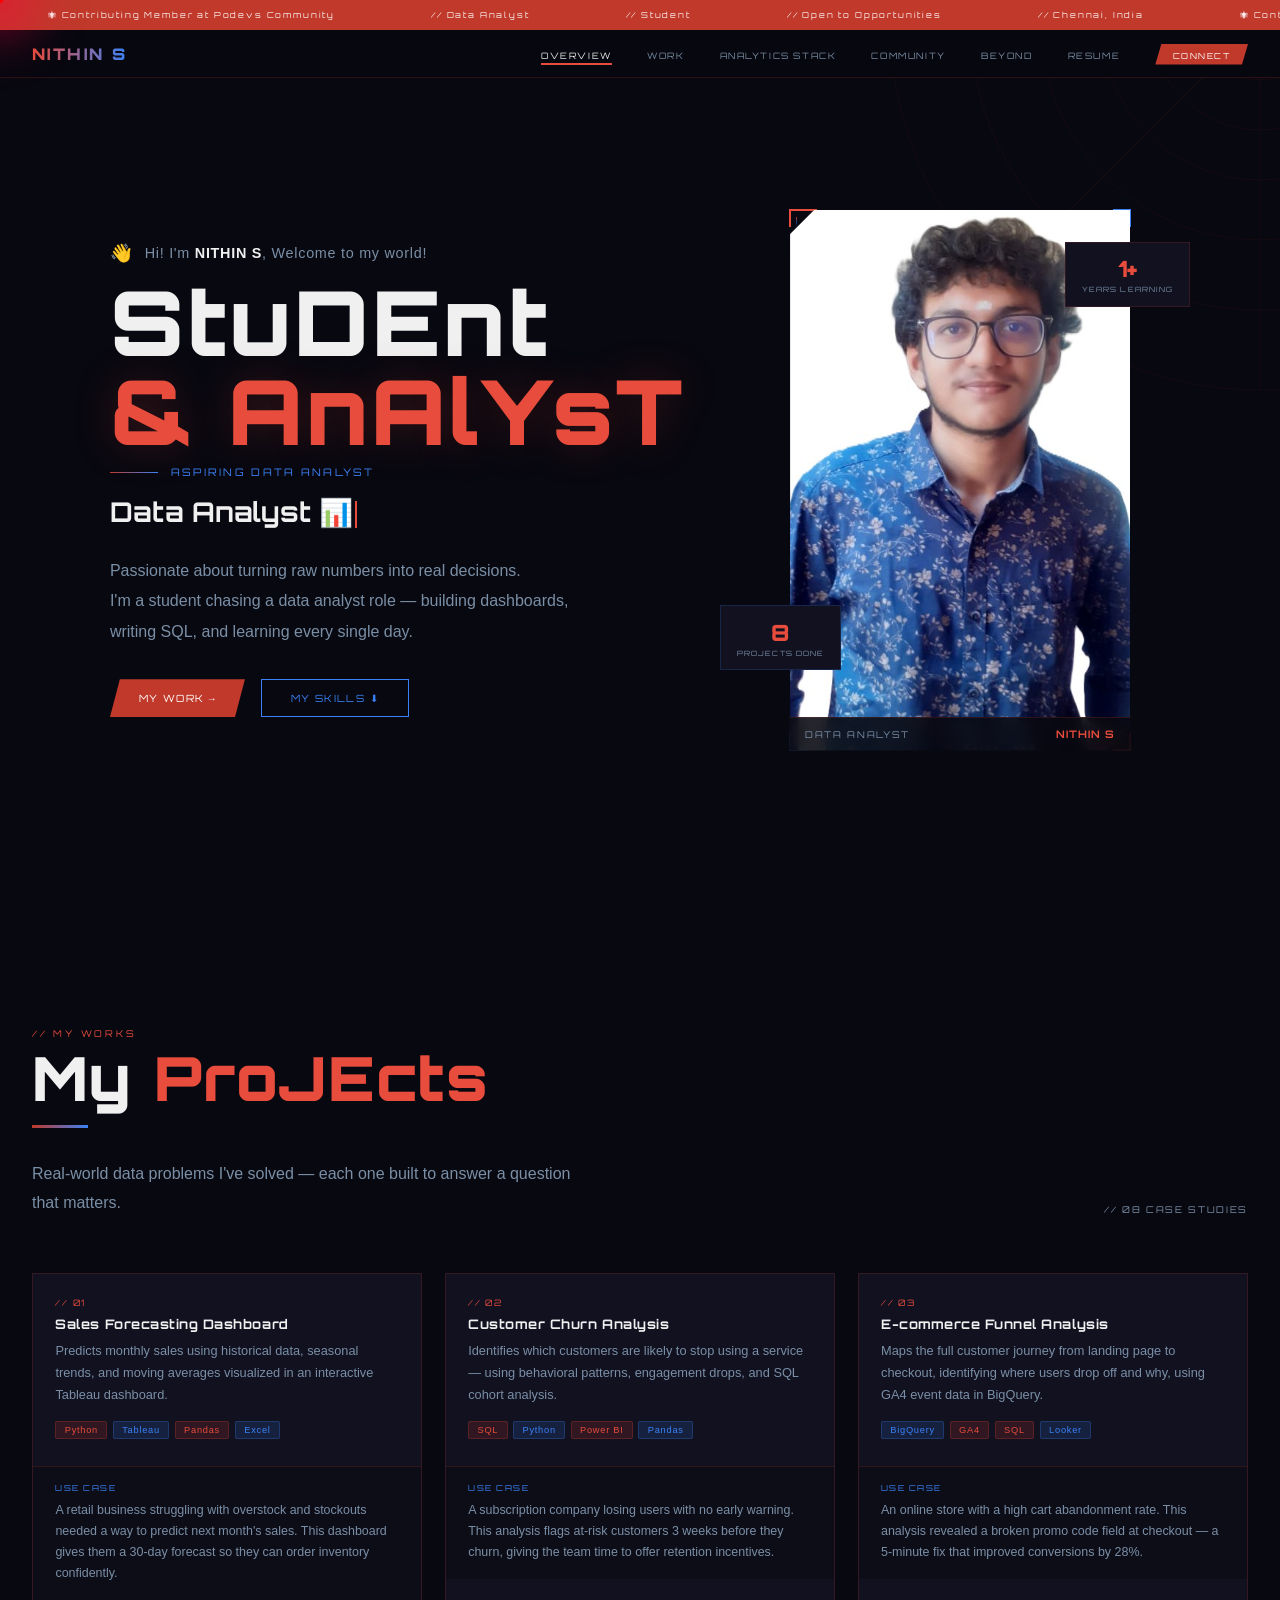
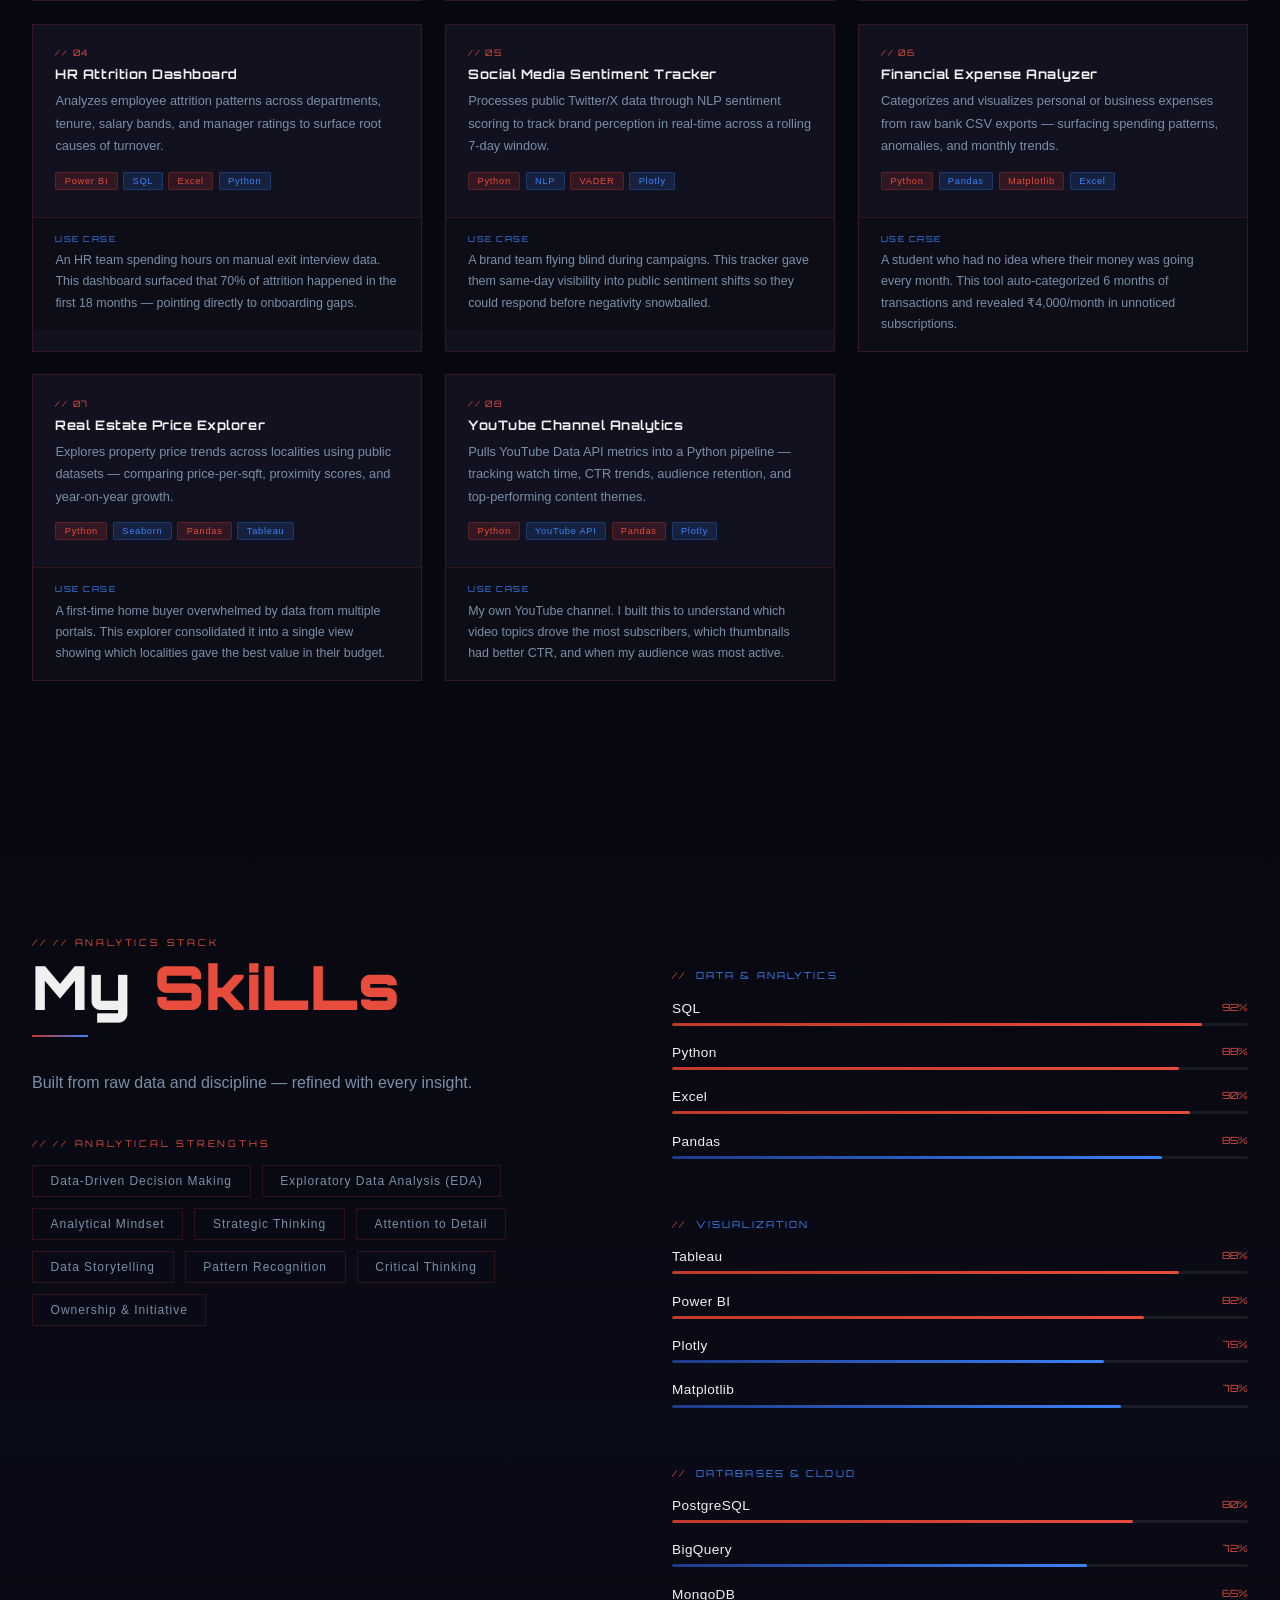
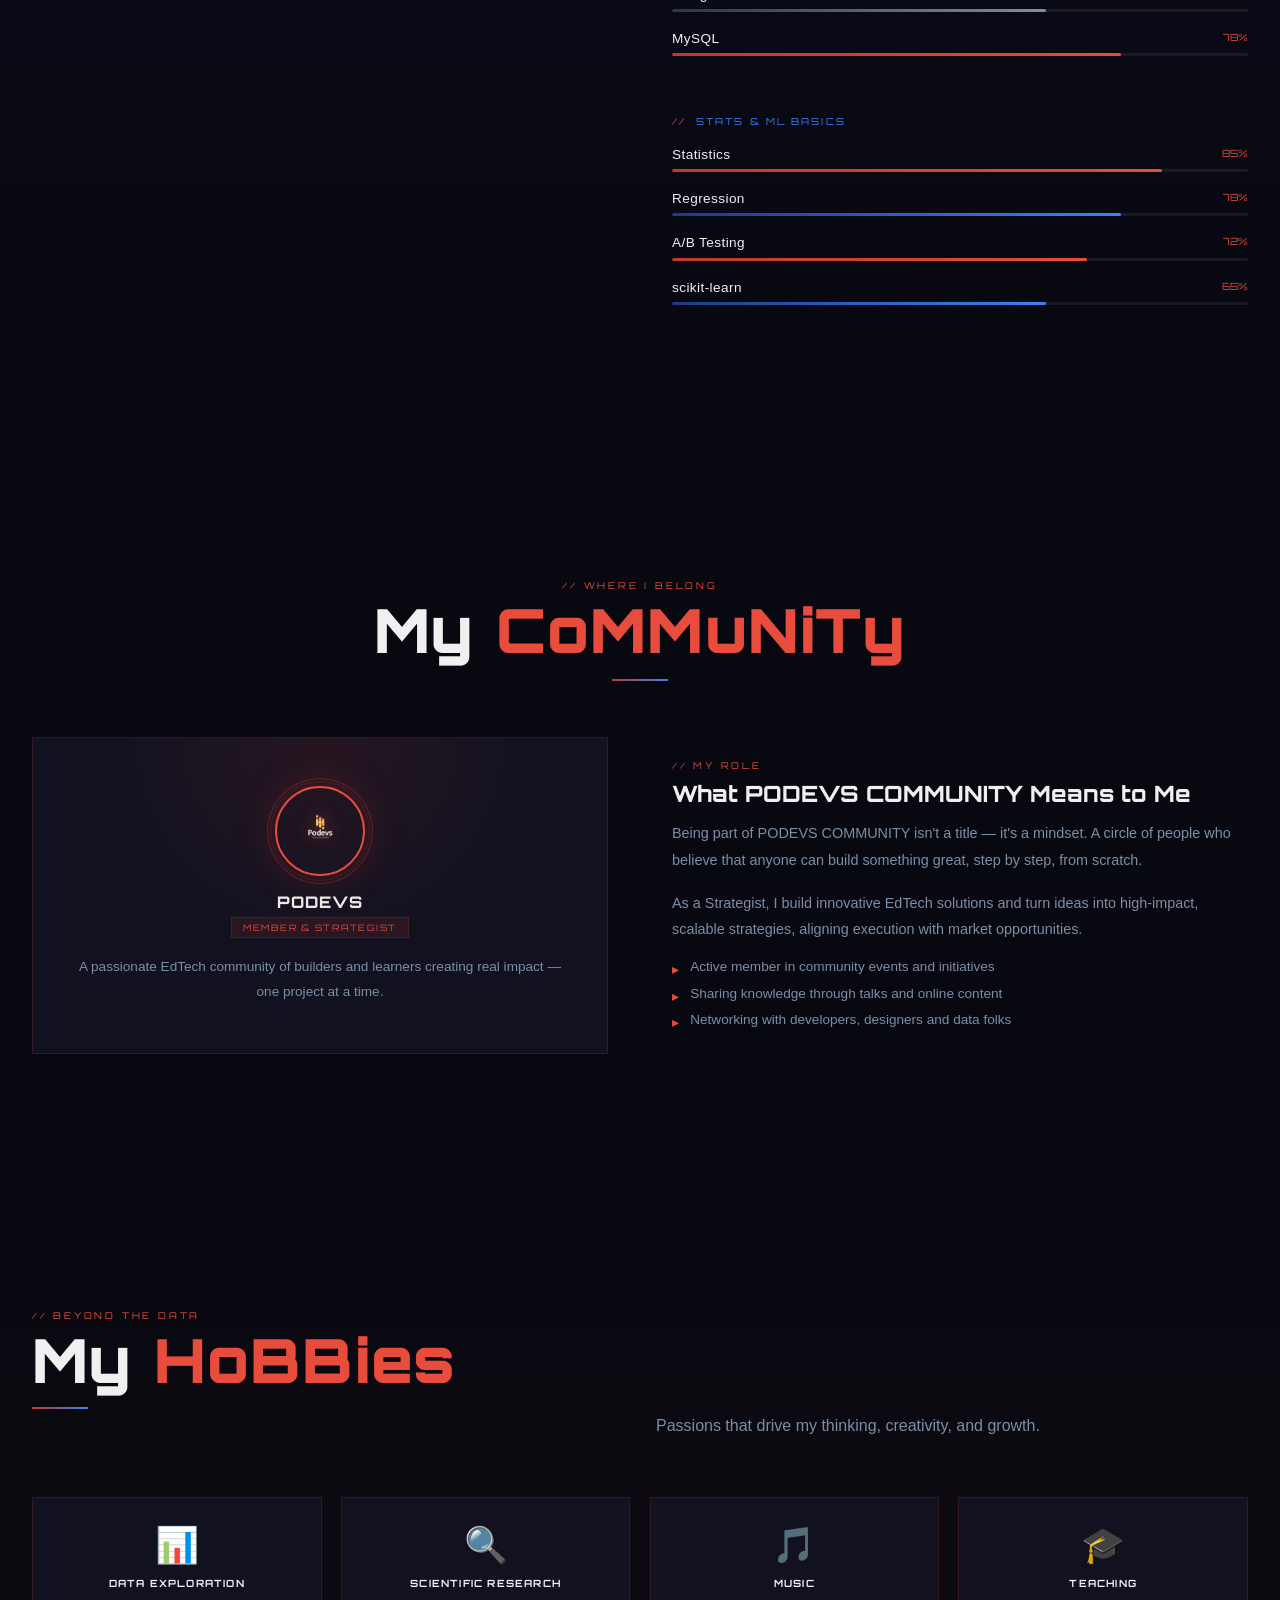
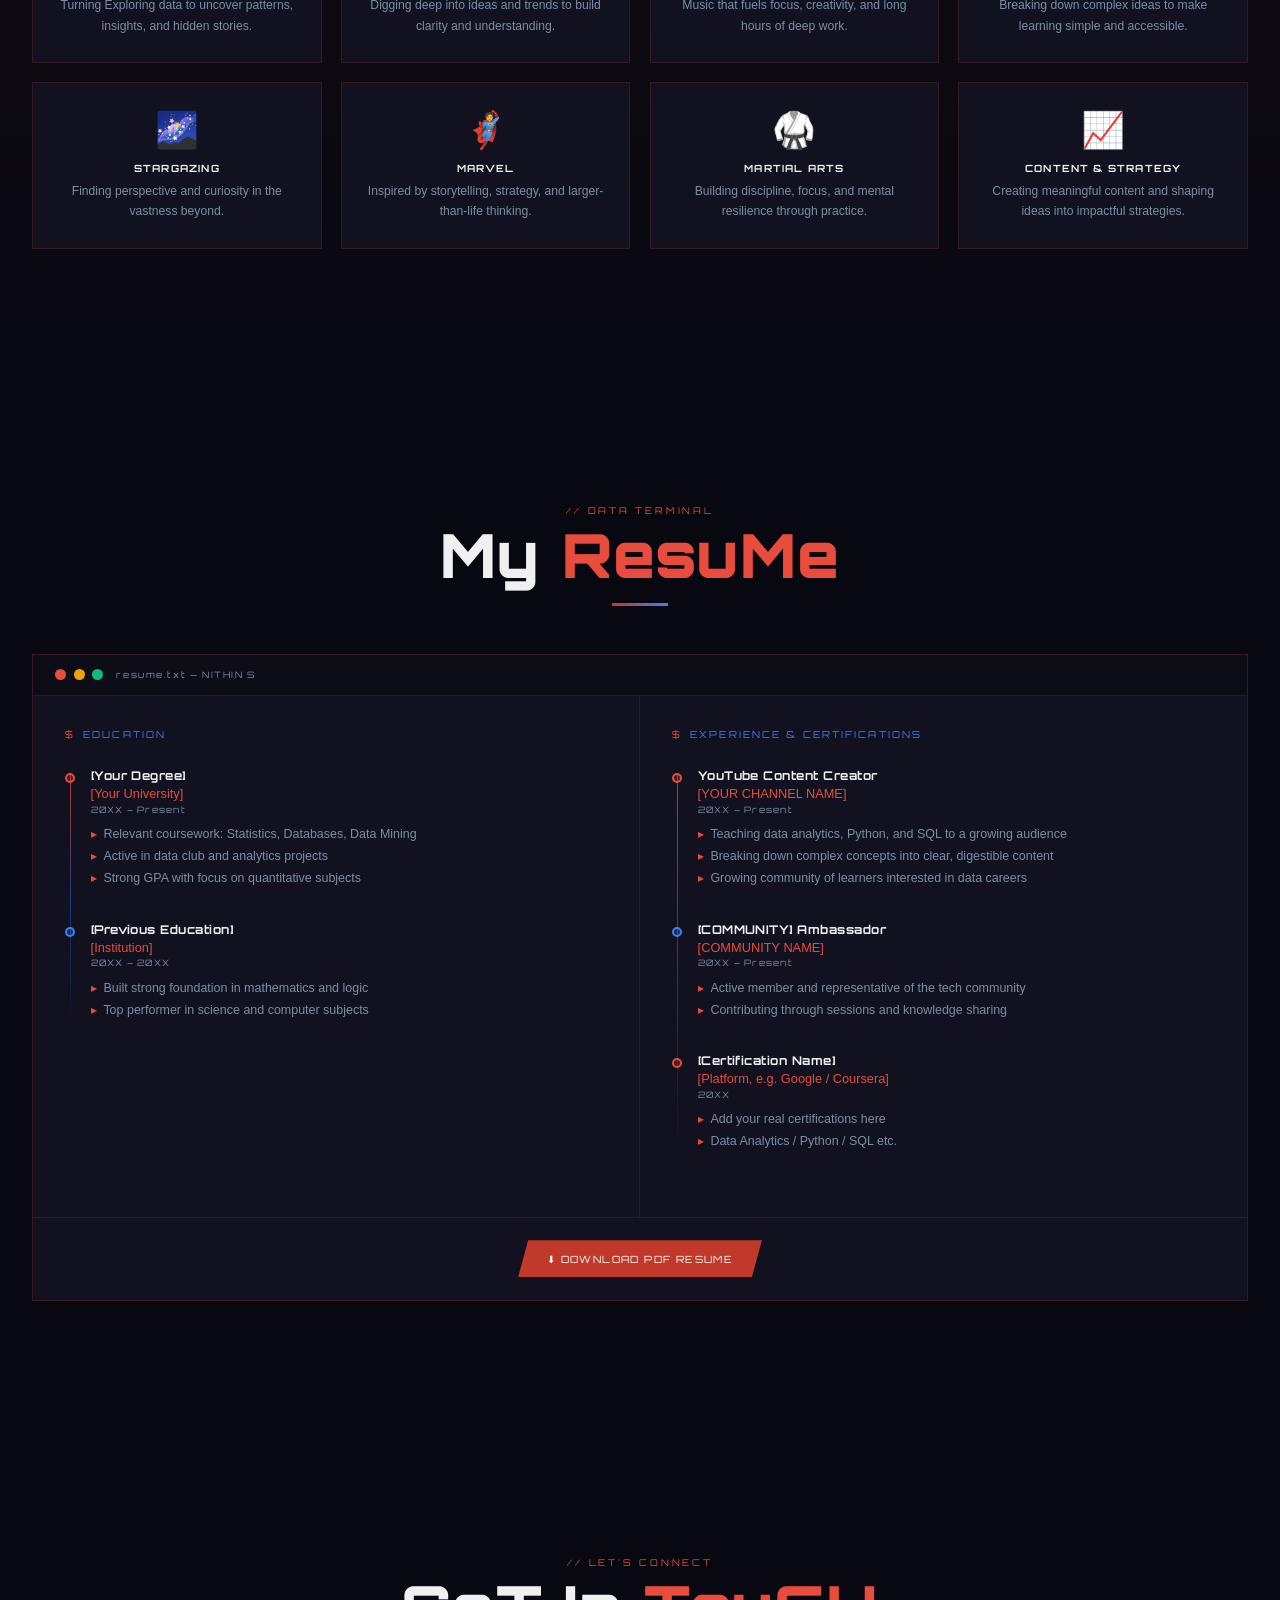
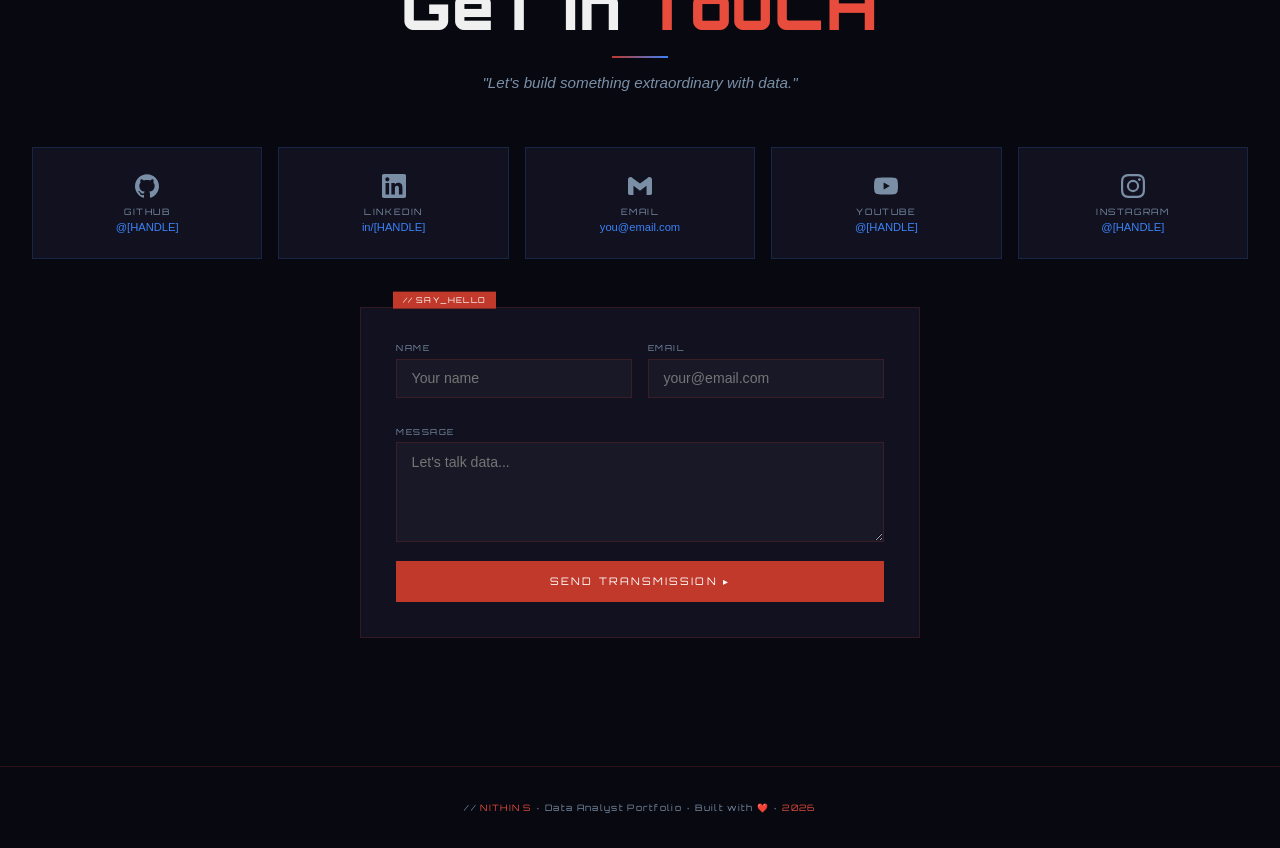
==== commit 90725a67: "Update index.html" ====
--- a/index.html
+++ b/index.html
@@ -451,12 +451,12 @@
 <!-- MARQUEE -->
 <div class="marquee-bar">
   <div class="marquee-track" id="mqt">
-    <span>🕷 Proud Member of Podevs Community</span>
+    <span>🕷 Contributing Member at Podevs Community</span>
     <span>// Data Analyst</span>
     <span>// Student</span>
     <span>// Open to Opportunities</span>
     <span>// Chennai, India</span>
-    <span>🕷 Proud Member of Podevs Community</span>
+    <span>🕷 Contributing Member at Podevs Community</span>
     <span>// Data Analyst</span>
     <span>// Student</span>
     <span>// Open to Opportunities</span>
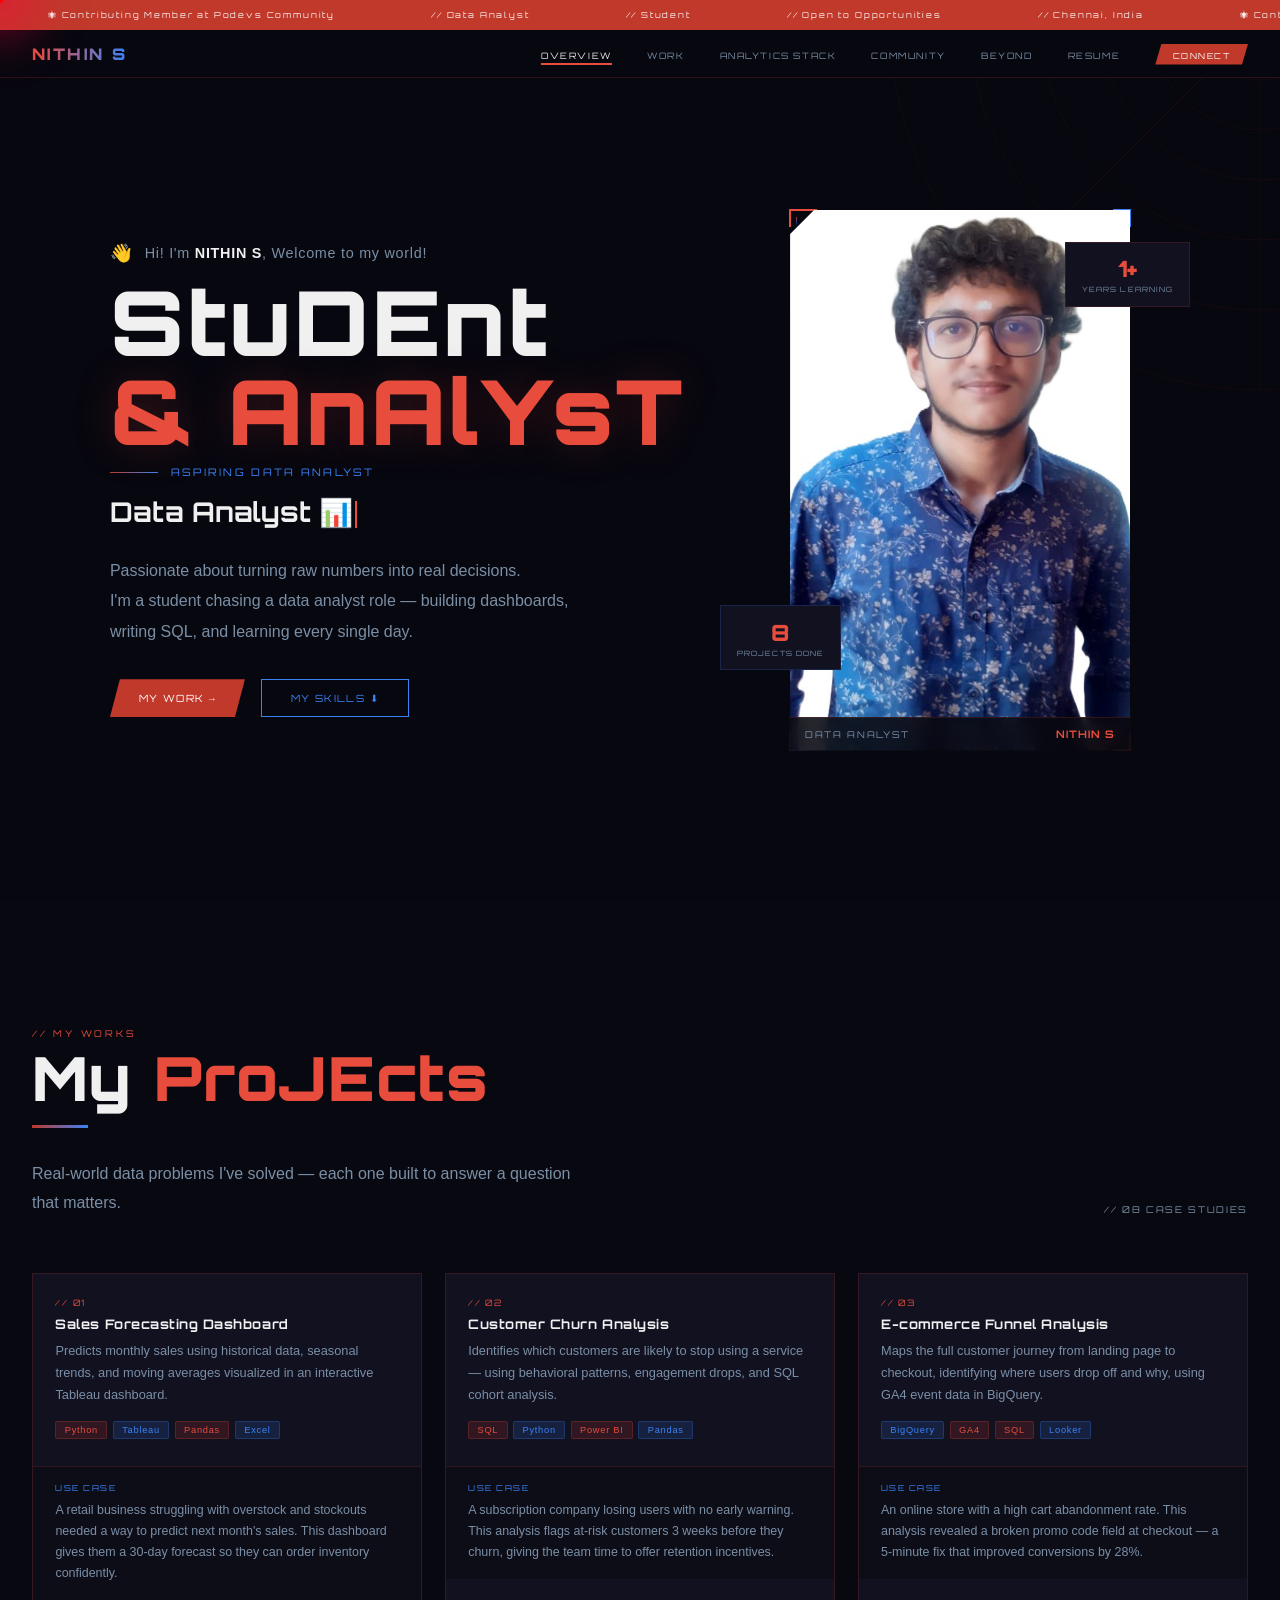
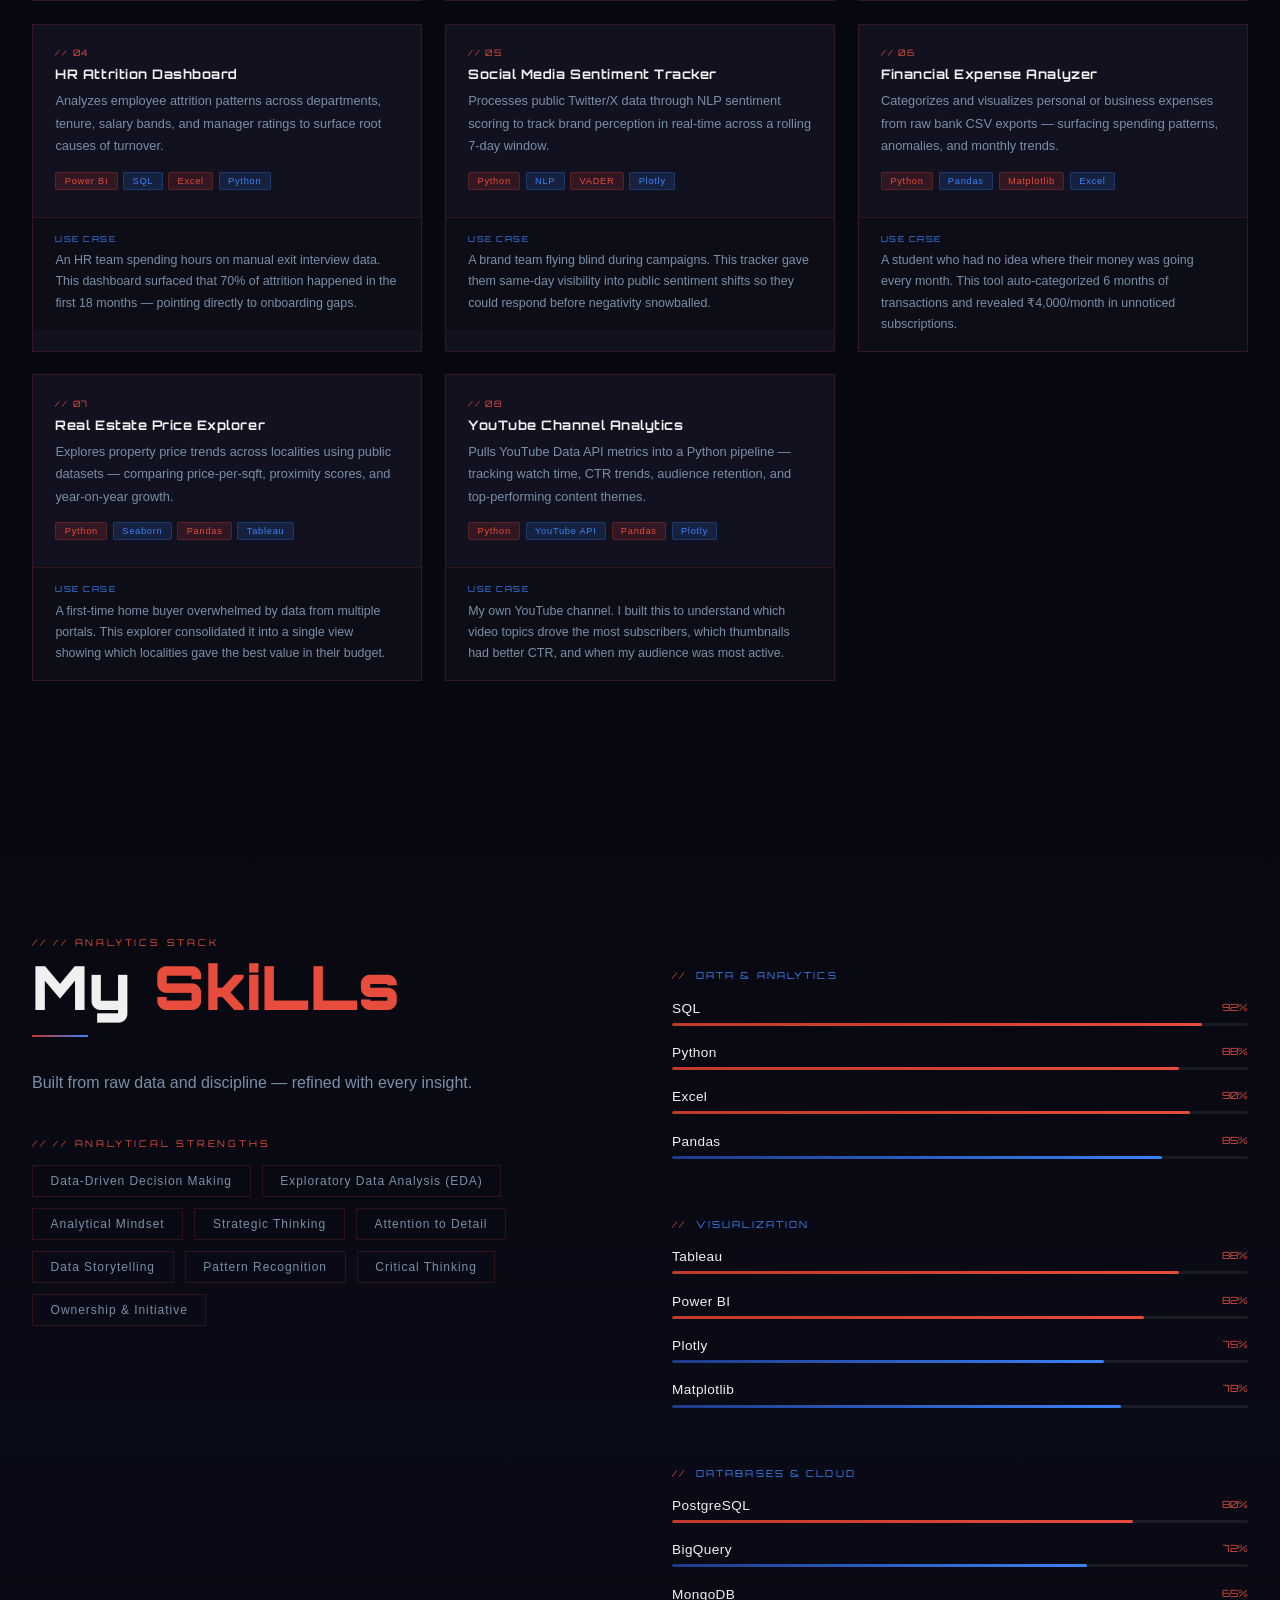
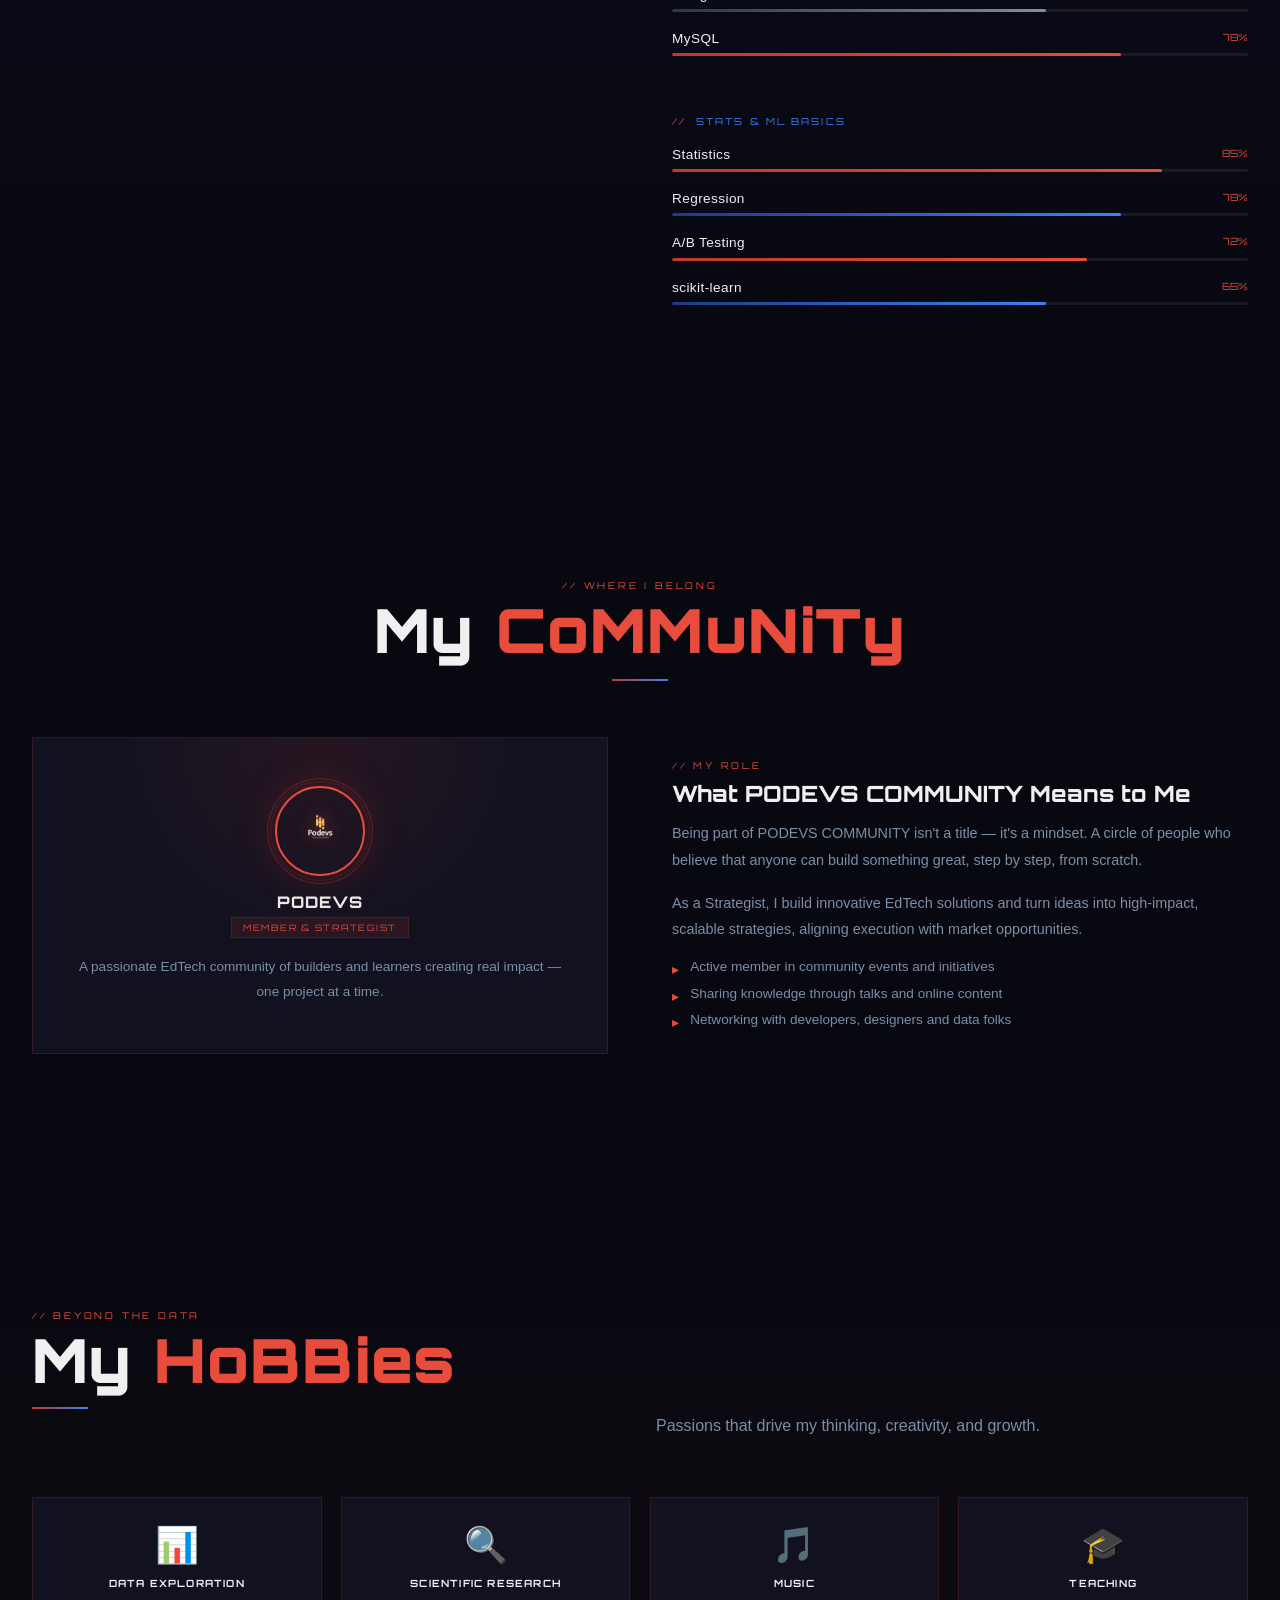
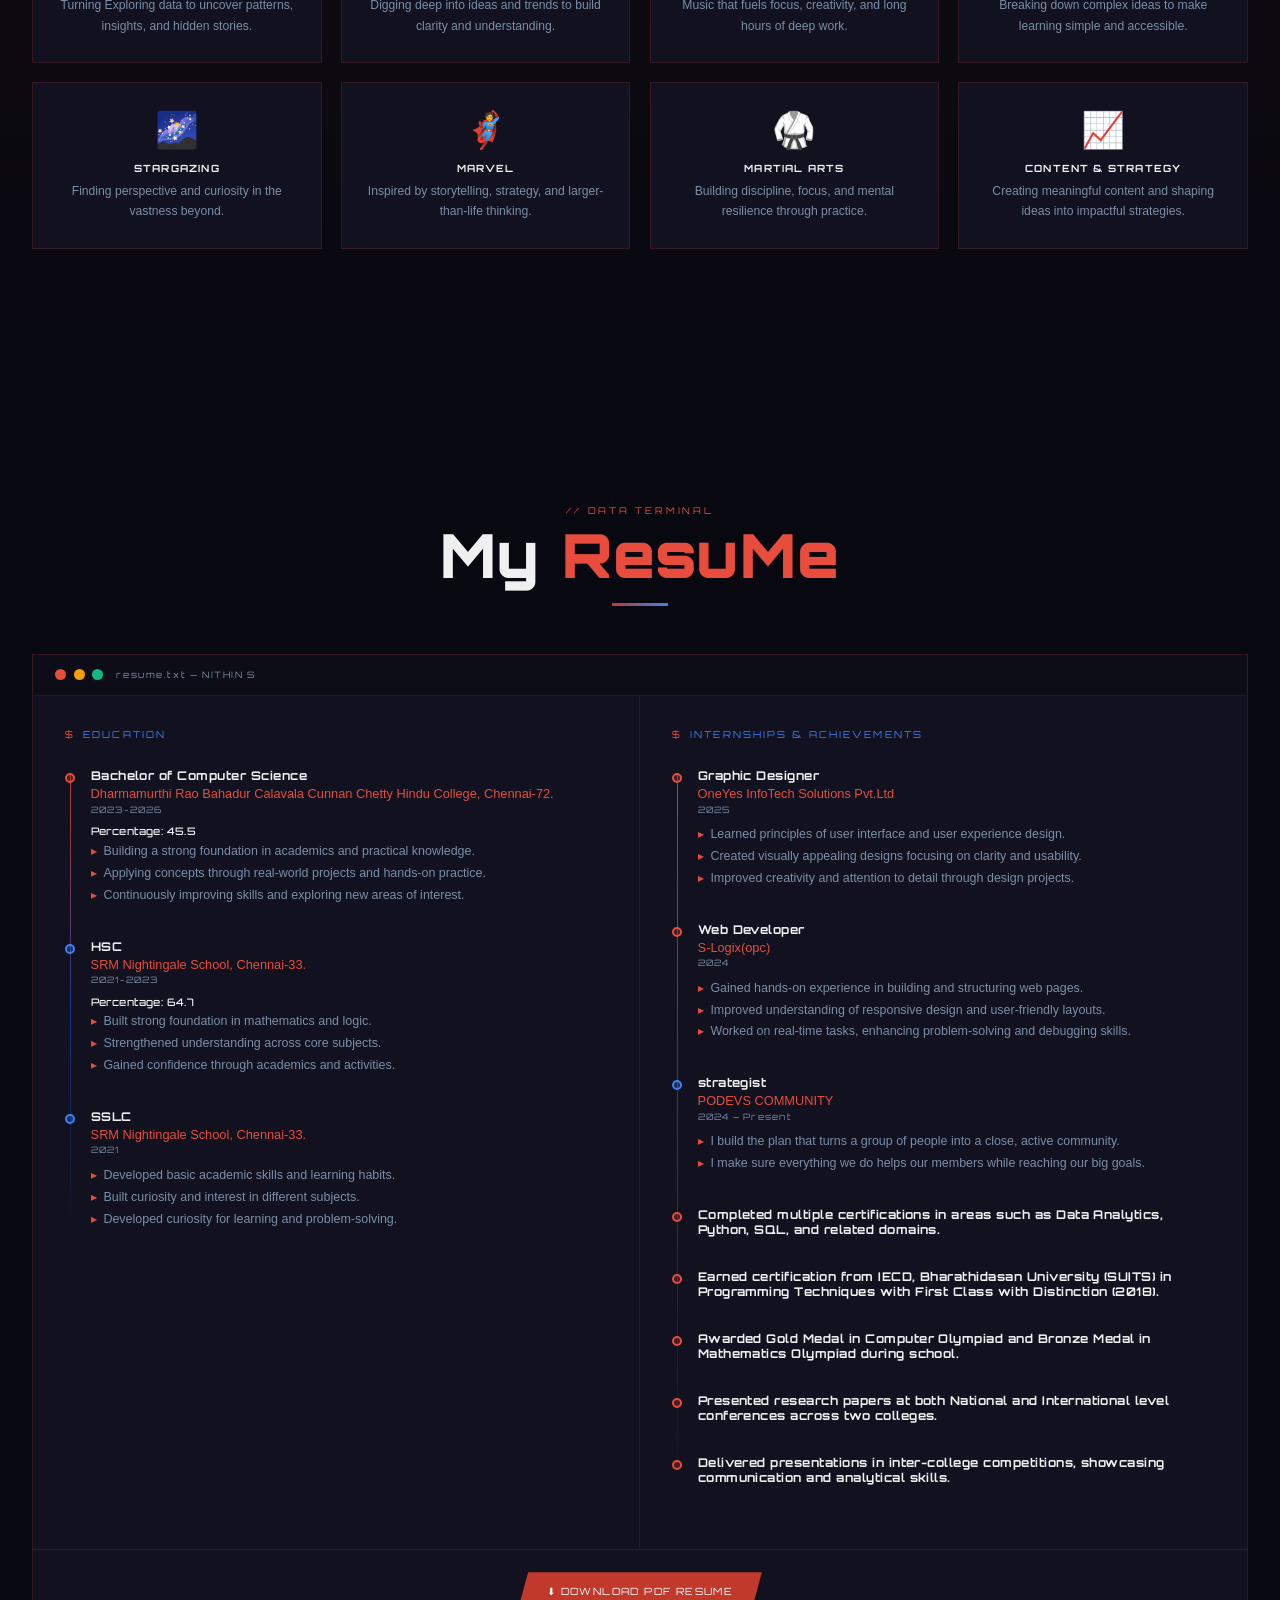
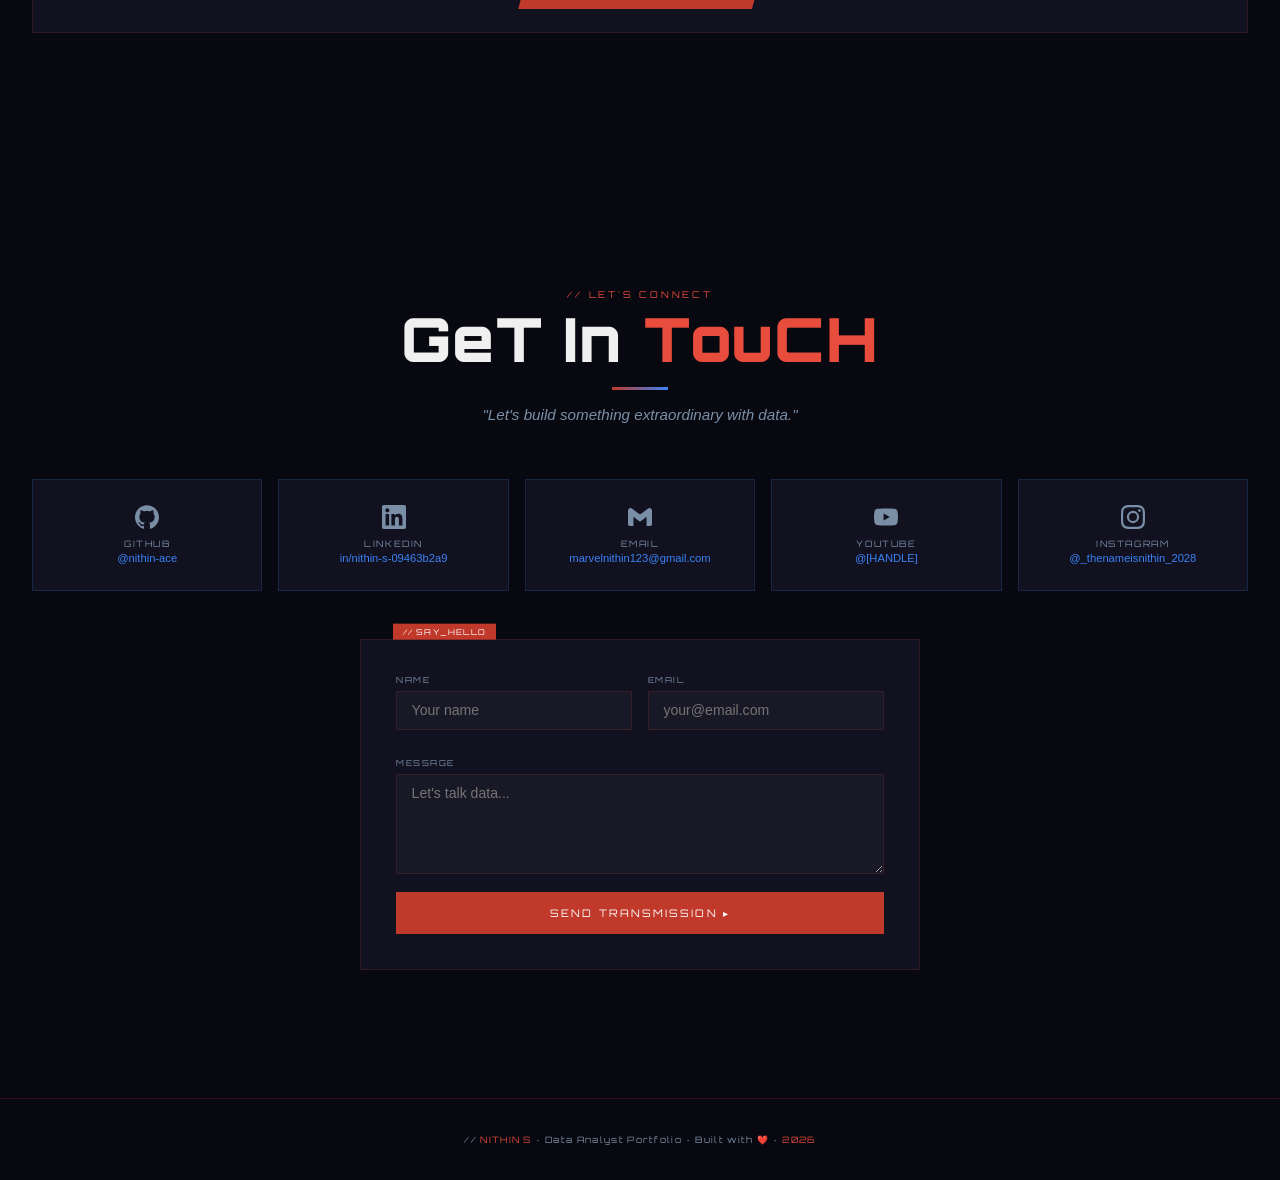
==== commit 08fce6bd: "Update index.html" ====
--- a/index.html
+++ b/index.html
@@ -295,6 +295,7 @@
 .t-role{font-family:var(--r);font-size:.75rem;font-weight:700;letter-spacing:.04em;color:var(--white);margin-bottom:.18rem}
 .t-org{font-size:.8rem;color:var(--redl);margin-bottom:.15rem}
 .t-date{font-family:var(--r);font-size:.55rem;letter-spacing:.14em;color:var(--muted);margin-bottom:.6rem}
+.t-cgpa{font-family:var(--r);font-size:.65rem;font-weight:500;letter-spacing:.04em;color:var(--white);margin-bottom:.18rem}
 .t-bullets li{font-size:.78rem;color:var(--muted);line-height:1.75;padding-left:.8rem;position:relative}
 .t-bullets li::before{content:'▸';position:absolute;left:0;color:var(--redl)}
 .term-footer{padding:1.4rem 2rem;border-top:1px solid var(--border);display:flex;align-items:center;justify-content:center}
@@ -662,59 +663,95 @@
           <div class="tl">
             <div class="t-entry">
               <div class="t-dot dr"></div>
-              <div class="t-role">[Your Degree]</div>
-              <div class="t-org">[Your University]</div>
-              <div class="t-date">20XX – Present</div>
+              <div class="t-role">Bachelor of Computer Science</div>
+              <div class="t-org">Dharmamurthi Rao Bahadur Calavala Cunnan Chetty Hindu College, Chennai-72.</div>
+              <div class="t-date">2023-2026</div>
+              <div class="t-cgpa">Percentage: 45.5</div>
               <ul class="t-bullets">
-                <li>Relevant coursework: Statistics, Databases, Data Mining</li>
-                <li>Active in data club and analytics projects</li>
-                <li>Strong GPA with focus on quantitative subjects</li>
+                <li>Building a strong foundation in academics and practical knowledge.  </li>
+                <li>Applying concepts through real-world projects and hands-on practice.  </li>
+                <li>Continuously improving skills and exploring new areas of interest. </li>
               </ul>
             </div>
             <div class="t-entry">
               <div class="t-dot db"></div>
-              <div class="t-role">[Previous Education]</div>
-              <div class="t-org">[Institution]</div>
-              <div class="t-date">20XX – 20XX</div>
+              <div class="t-role">HSC</div>
+              <div class="t-org">SRM Nightingale School, Chennai-33.</div>
+              <div class="t-date">2021-2023</div>
+              <div class="t-cgpa">Percentage: 64.7</div>
               <ul class="t-bullets">
-                <li>Built strong foundation in mathematics and logic</li>
-                <li>Top performer in science and computer subjects</li>
+                <li>Built strong foundation in mathematics and logic.</li>
+                <li>Strengthened understanding across core subjects.</li>
+                <li>Gained confidence through academics and activities.</li>
+              </ul>
+            </div>
+            <div class="t-entry">
+              <div class="t-dot db"></div>
+              <div class="t-role">SSLC</div>
+              <div class="t-org">SRM Nightingale School, Chennai-33.</div>
+              <div class="t-date">2021</div>
+              <ul class="t-bullets">
+                <li>Developed basic academic skills and learning habits. </li>
+                <li>Built curiosity and interest in different subjects. </li>
+                <li>Developed curiosity for learning and problem-solving. </li>
               </ul>
             </div>
           </div>
         </div>
         <div class="term-col">
-          <div class="term-col-head">experience &amp; certifications</div>
+          <div class="term-col-head">Internships & Achievements</div>
           <div class="tl">
             <div class="t-entry">
               <div class="t-dot dr"></div>
-              <div class="t-role">YouTube Content Creator</div>
-              <div class="t-org">[YOUR CHANNEL NAME]</div>
-              <div class="t-date">20XX – Present</div>
+              <div class="t-role">Graphic Designer</div>
+              <div class="t-org">OneYes InfoTech Solutions Pvt.Ltd</div>
+              <div class="t-date">2025</div>
               <ul class="t-bullets">
-                <li>Teaching data analytics, Python, and SQL to a growing audience</li>
-                <li>Breaking down complex concepts into clear, digestible content</li>
-                <li>Growing community of learners interested in data careers</li>
+                <li>Learned principles of user interface and user experience design.</li>
+                <li>Created visually appealing designs focusing on clarity and usability.</li>
+                <li>Improved creativity and attention to detail through design projects.</li>
+              </ul>
+            </div>
+             <div class="t-entry">
+              <div class="t-dot dr"></div>
+              <div class="t-role">Web Developer</div>
+              <div class="t-org">S-Logix(opc)</div>
+              <div class="t-date">2024</div>
+              <ul class="t-bullets">
+                <li>Gained hands-on experience in building and structuring web pages.</li>
+                <li>Improved understanding of responsive design and user-friendly layouts.</li>
+                <li>Worked on real-time tasks, enhancing problem-solving and debugging skills.</li>
               </ul>
             </div>
             <div class="t-entry">
               <div class="t-dot db"></div>
-              <div class="t-role">[COMMUNITY] Ambassador</div>
-              <div class="t-org">[COMMUNITY NAME]</div>
-              <div class="t-date">20XX – Present</div>
+              <div class="t-role">strategist</div>
+              <div class="t-org">PODEVS COMMUNITY</div>
+              <div class="t-date">2024 – Present</div>
               <ul class="t-bullets">
-                <li>Active member and representative of the tech community</li>
-                <li>Contributing through sessions and knowledge sharing</li>
+                <li>I build the plan that turns a group of people into a close, active community.</li>
+                <li>I make sure everything we do helps our members while reaching our big goals.</li>
               </ul>
             </div>
             <div class="t-entry">
               <div class="t-dot dr"></div>
-              <div class="t-role">[Certification Name]</div>
-              <div class="t-org">[Platform, e.g. Google / Coursera]</div>
-              <div class="t-date">20XX</div>
-              <ul class="t-bullets">
-                <li>Add your real certifications here</li>
-                <li>Data Analytics / Python / SQL etc.</li>
+              <div class="t-role">Completed multiple certifications in areas such as Data Analytics, Python, SQL, and related domains.</div>
+            </div>
+            <div class="t-entry">
+              <div class="t-dot dr"></div>
+              <div class="t-role">Earned certification from IECD, Bharathidasan University (SUITS) in Programming Techniques with First Class with Distinction (2018).</div>
+            </div>
+            <div class="t-entry">
+              <div class="t-dot dr"></div>
+              <div class="t-role">Awarded Gold Medal in Computer Olympiad and Bronze Medal in Mathematics Olympiad during school.</div>
+            </div>
+            <div class="t-entry">
+              <div class="t-dot dr"></div>
+              <div class="t-role">Presented research papers at both National and International level conferences across two colleges.</div>
+            </div>
+            <div class="t-entry">
+              <div class="t-dot dr"></div>
+              <div class="t-role">Delivered presentations in inter-college competitions, showcasing communication and analytical skills.</div>
               </ul>
             </div>
           </div>
@@ -737,29 +774,29 @@
       <p style="color:var(--muted);margin-top:1rem;font-size:.95rem;font-style:italic">"Let's build something extraordinary with data."</p>
     </div>
     <div class="soc-row">
-      <a href="https://github.com/[YOUR-HANDLE]" target="_blank" class="soc-c">
+      <a href="https://github.com/nithin-ace" target="_blank" class="soc-c">
         <svg viewBox="0 0 24 24"><path d="M12 .297c-6.63 0-12 5.373-12 12 0 5.303 3.438 9.8 8.205 11.385.6.113.82-.258.82-.577 0-.285-.01-1.04-.015-2.04-3.338.724-4.042-1.61-4.042-1.61C4.422 18.07 3.633 17.7 3.633 17.7c-1.087-.744.084-.729.084-.729 1.205.084 1.838 1.236 1.838 1.236 1.07 1.835 2.809 1.305 3.495.998.108-.776.417-1.305.76-1.605-2.665-.3-5.466-1.332-5.466-5.93 0-1.31.465-2.38 1.235-3.22-.135-.303-.54-1.523.105-3.176 0 0 1.005-.322 3.3 1.23.96-.267 1.98-.399 3-.405 1.02.006 2.04.138 3 .405 2.28-1.552 3.285-1.23 3.285-1.23.645 1.653.24 2.873.12 3.176.765.84 1.23 1.91 1.23 3.22 0 4.61-2.805 5.625-5.475 5.92.42.36.81 1.096.81 2.22 0 1.606-.015 2.896-.015 3.286 0 .315.21.69.825.57C20.565 22.092 24 17.592 24 12.297c0-6.627-5.373-12-12-12"/></svg>
-        <span class="soc-name">GitHub</span><span class="soc-handle">@[HANDLE]</span>
+        <span class="soc-name">GitHub</span><span class="soc-handle">@nithin-ace</span>
       </a>
-      <a href="https://linkedin.com/in/[YOUR-HANDLE]" target="_blank" class="soc-c">
+      <a href="https://www.linkedin.com/in/nithin-s-09463b2a9/" target="_blank" class="soc-c">
         <svg viewBox="0 0 24 24"><path d="M20.447 20.452h-3.554v-5.569c0-1.328-.027-3.037-1.852-3.037-1.853 0-2.136 1.445-2.136 2.939v5.667H9.351V9h3.414v1.561h.046c.477-.9 1.637-1.85 3.37-1.85 3.601 0 4.267 2.37 4.267 5.455v6.286zM5.337 7.433c-1.144 0-2.063-.926-2.063-2.065 0-1.138.92-2.063 2.063-2.063 1.14 0 2.064.925 2.064 2.063 0 1.139-.925 2.065-2.064 2.065zm1.782 13.019H3.555V9h3.564v11.452zM22.225 0H1.771C.792 0 0 .774 0 1.729v20.542C0 23.227.792 24 1.771 24h20.451C23.2 24 24 23.227 24 22.271V1.729C24 .774 23.2 0 22.222 0h.003z"/></svg>
-        <span class="soc-name">LinkedIn</span><span class="soc-handle">in/[HANDLE]</span>
+        <span class="soc-name">LinkedIn</span><span class="soc-handle">in/nithin-s-09463b2a9</span>
       </a>
-      <a href="mailto:you@email.com" class="soc-c">
+      <a href="mailto:marvelnithin123@gmail.com" class="soc-c">
         <svg viewBox="0 0 24 24"><path d="M24 5.457v13.909c0 .904-.732 1.636-1.636 1.636h-3.819V11.73L12 16.64l-6.545-4.91v9.273H1.636A1.636 1.636 0 0 1 0 19.366V5.457c0-2.023 2.309-3.178 3.927-1.964L5.455 4.64 12 9.548l6.545-4.907 1.528-1.148C21.69 2.28 24 3.434 24 5.457z"/></svg>
-        <span class="soc-name">Email</span><span class="soc-handle">you@email.com</span>
+        <span class="soc-name">Email</span><span class="soc-handle">marvelnithin123@gmail.com</span>
       </a>
-      <a href="https://youtube.com/@[YOUR-HANDLE]" target="_blank" class="soc-c">
+      <a href="www.linkedin.com/in/nithin-s-09463b2a9" target="_blank" class="soc-c">
         <svg viewBox="0 0 24 24"><path d="M23.495 6.205a3.007 3.007 0 0 0-2.088-2.088c-1.87-.501-9.396-.501-9.396-.501s-7.507-.01-9.396.501A3.007 3.007 0 0 0 .527 6.205a31.247 31.247 0 0 0-.522 5.805 31.247 31.247 0 0 0 .522 5.783 3.007 3.007 0 0 0 2.088 2.088c1.868.502 9.396.502 9.396.502s7.506 0 9.396-.502a3.007 3.007 0 0 0 2.088-2.088 31.247 31.247 0 0 0 .5-5.783 31.247 31.247 0 0 0-.5-5.805zM9.609 15.601V8.408l6.264 3.602z"/></svg>
         <span class="soc-name">YouTube</span><span class="soc-handle">@[HANDLE]</span>
       </a>
-      <a href="https://instagram.com/[YOUR-HANDLE]" target="_blank" class="soc-c">
+      <a href="https://www.instagram.com/_thenameisnithin_2028?igsh=Y3J2cDBqd2dtMHRn" target="_blank" class="soc-c">
         <svg viewBox="0 0 24 24"><path d="M12 2.163c3.204 0 3.584.012 4.85.07 3.252.148 4.771 1.691 4.919 4.919.058 1.265.069 1.645.069 4.849 0 3.205-.012 3.584-.069 4.849-.149 3.225-1.664 4.771-4.919 4.919-1.266.058-1.644.07-4.85.07-3.204 0-3.584-.012-4.849-.07-3.26-.149-4.771-1.699-4.919-4.92-.058-1.265-.07-1.644-.07-4.849 0-3.204.013-3.583.07-4.849.149-3.227 1.664-4.771 4.919-4.919 1.266-.057 1.645-.069 4.849-.069zM12 0C8.741 0 8.333.014 7.053.072 2.695.272.273 2.69.073 7.052.014 8.333 0 8.741 0 12c0 3.259.014 3.668.072 4.948.2 4.358 2.618 6.78 6.98 6.98C8.333 23.986 8.741 24 12 24c3.259 0 3.668-.014 4.948-.072 4.354-.2 6.782-2.618 6.979-6.98.059-1.28.073-1.689.073-4.948 0-3.259-.014-3.667-.072-4.947-.196-4.354-2.617-6.78-6.979-6.98C15.668.014 15.259 0 12 0zm0 5.838a6.162 6.162 0 1 0 0 12.324 6.162 6.162 0 0 0 0-12.324zM12 16a4 4 0 1 1 0-8 4 4 0 0 1 0 8zm6.406-11.845a1.44 1.44 0 1 0 0 2.881 1.44 1.44 0 0 0 0-2.881z"/></svg>
-        <span class="soc-name">Instagram</span><span class="soc-handle">@[HANDLE]</span>
+        <span class="soc-name">Instagram</span><span class="soc-handle">@_thenameisnithin_2028</span>
       </a>
     </div>
     <div class="cf">
-      <form action="mailto:you@email.com" method="post" enctype="text/plain">
+      <form action="mailto:marvelnithin123@gmail.com" method="post" enctype="text/plain">
         <div class="cf-row">
           <div class="fg"><label>Name</label><input type="text" name="name" placeholder="Your name" required/></div>
           <div class="fg"><label>Email</label><input type="email" name="email" placeholder="your@email.com" required/></div>
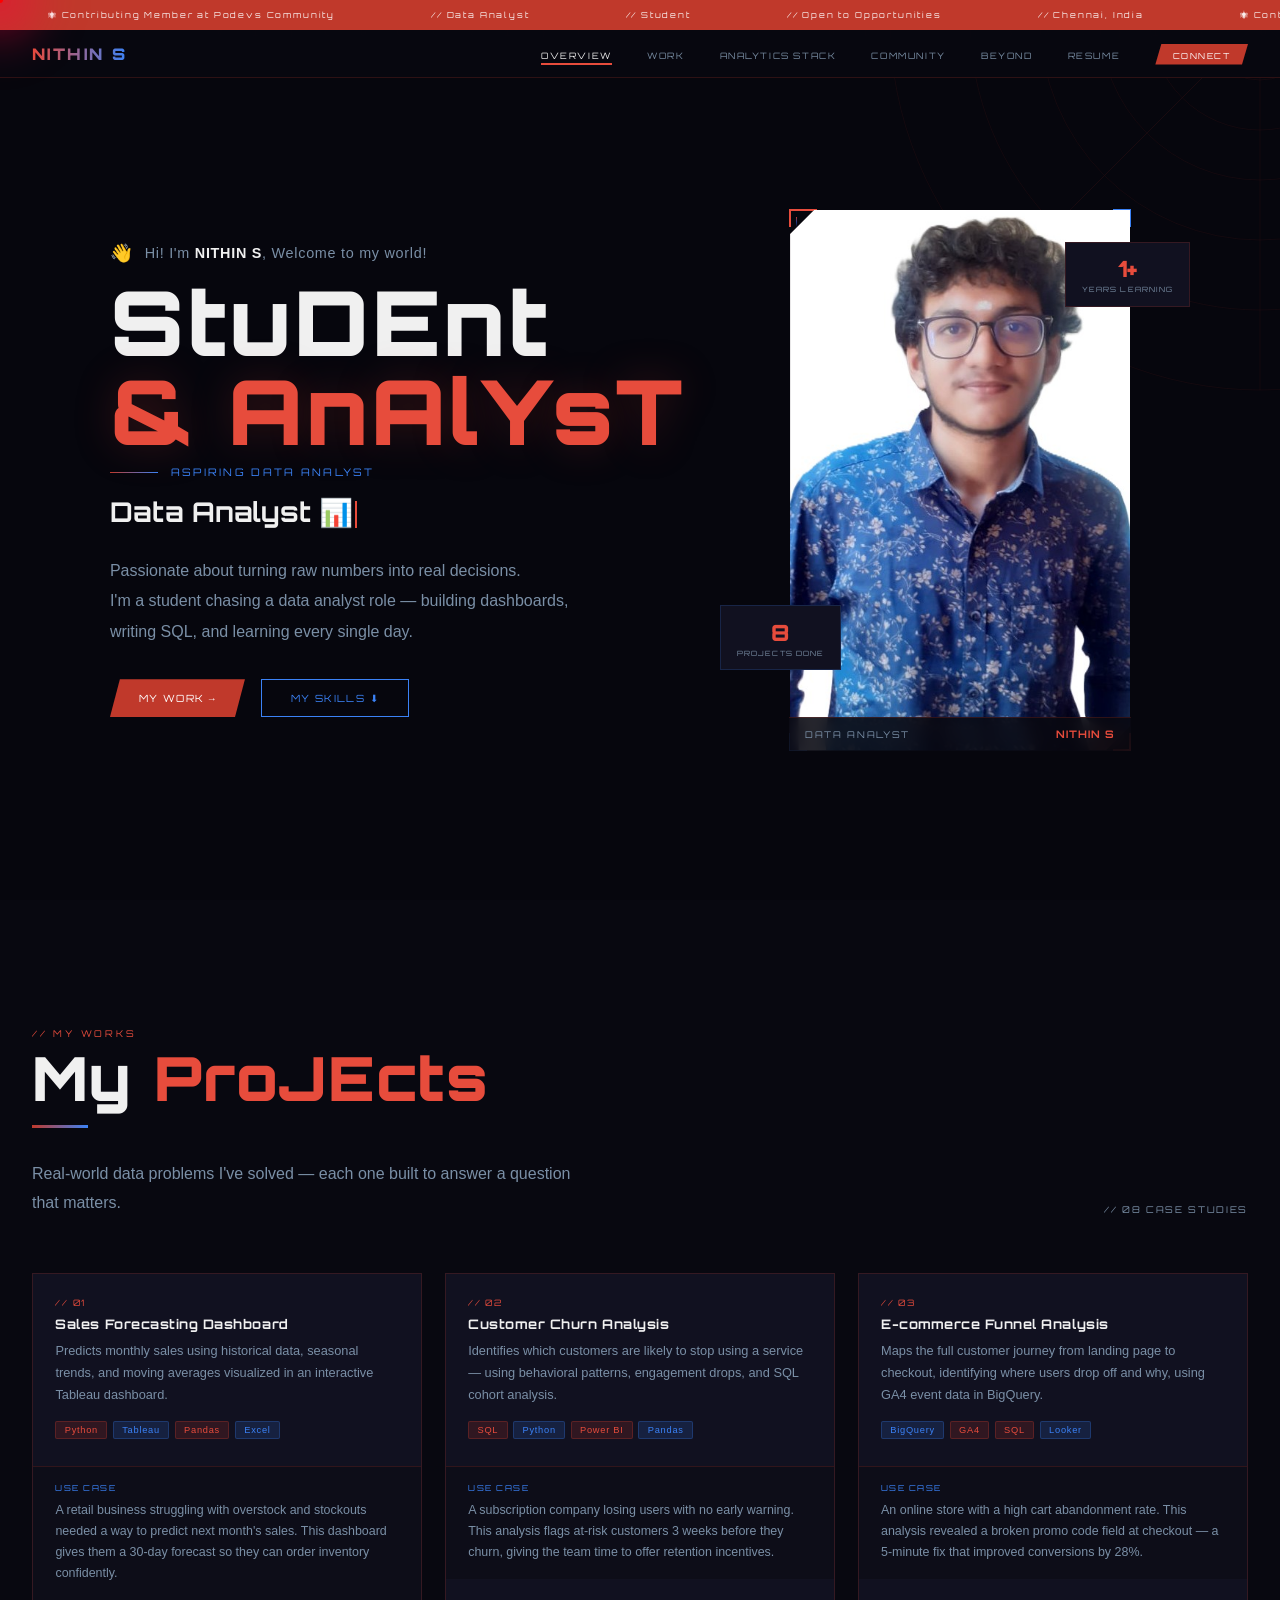
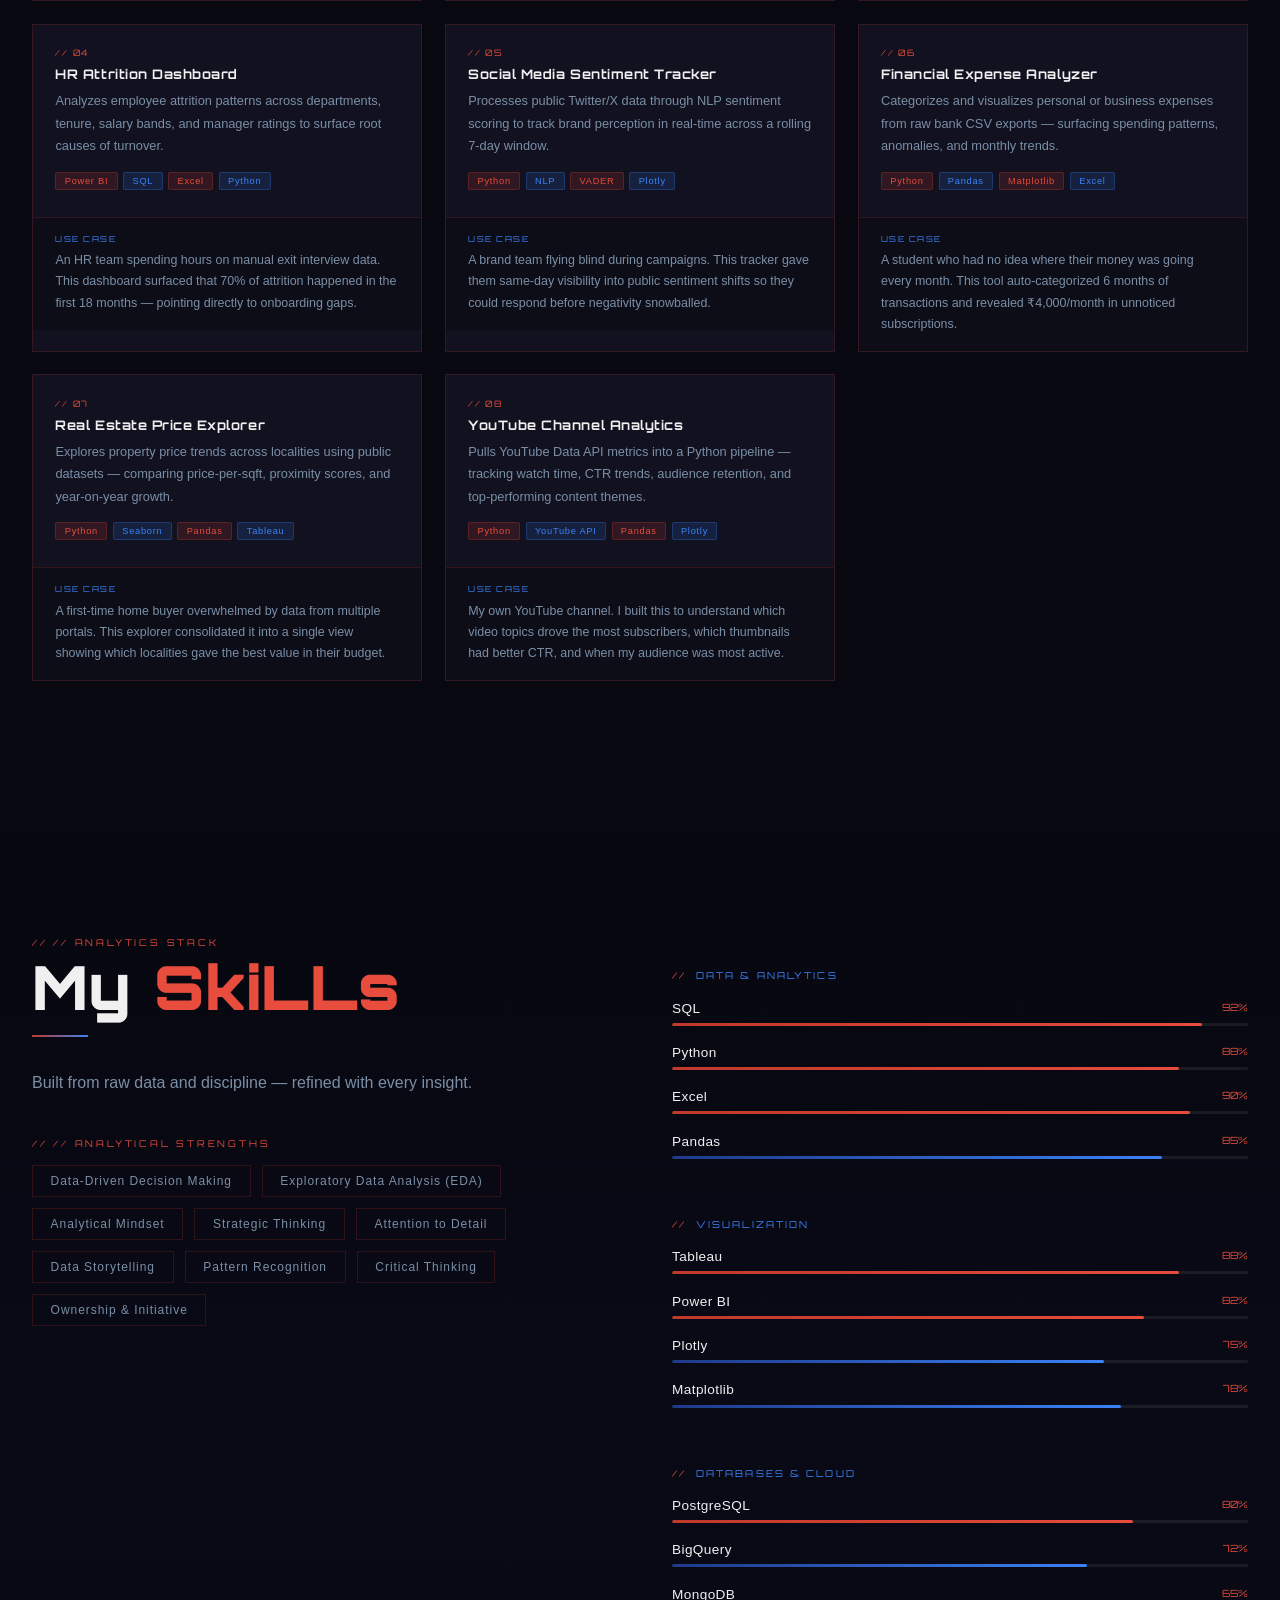
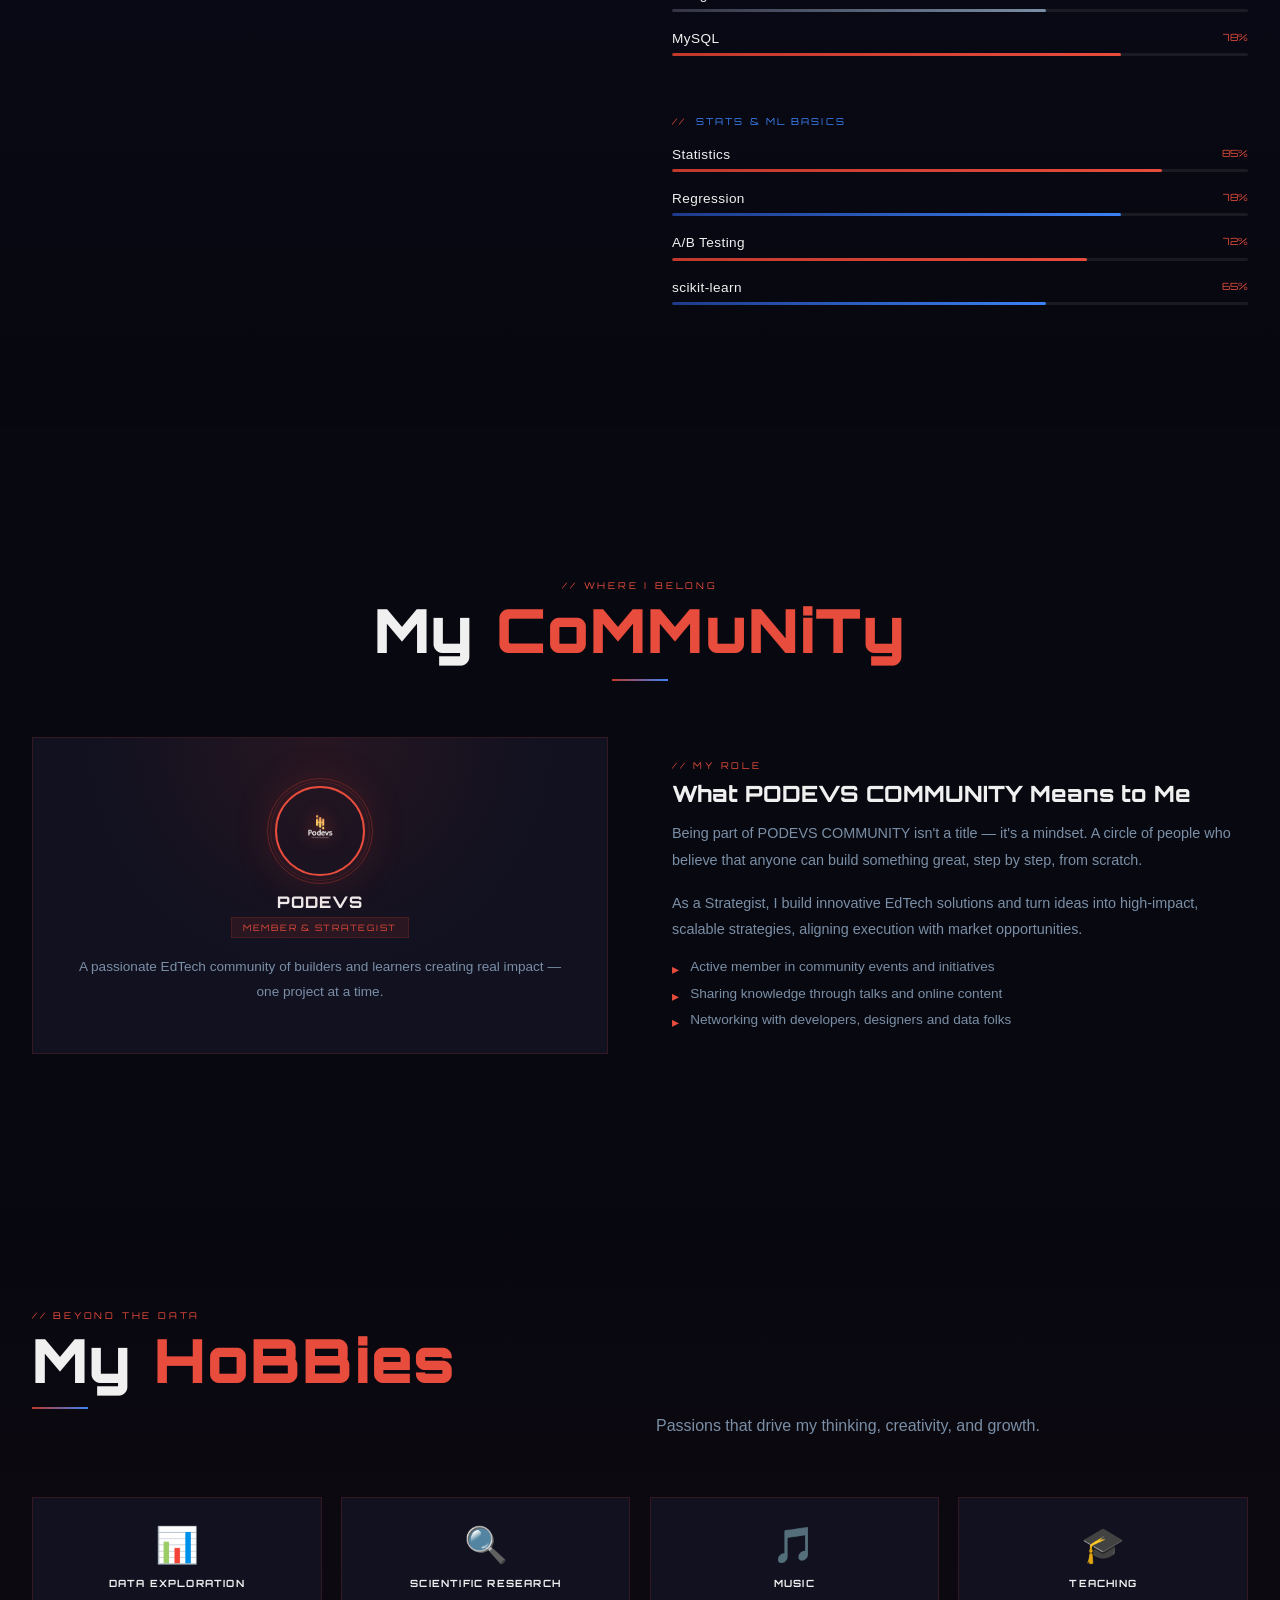
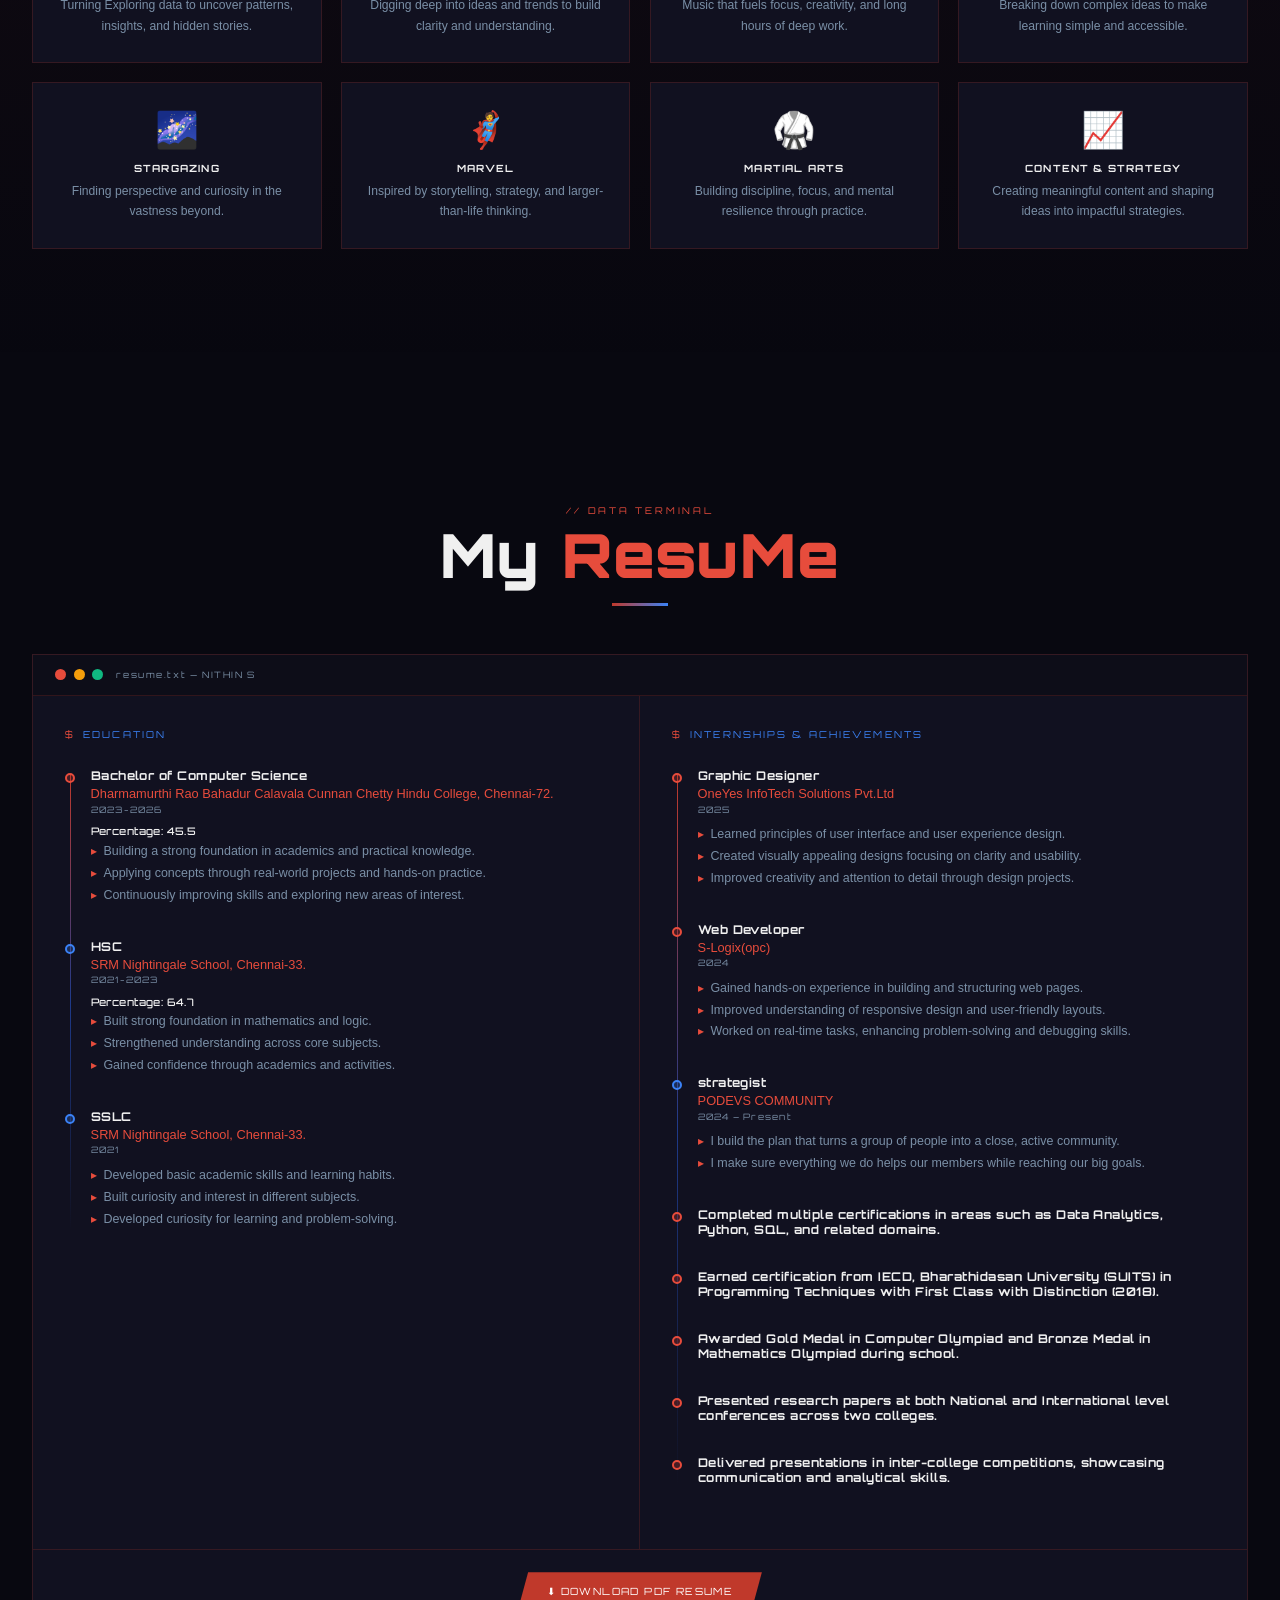
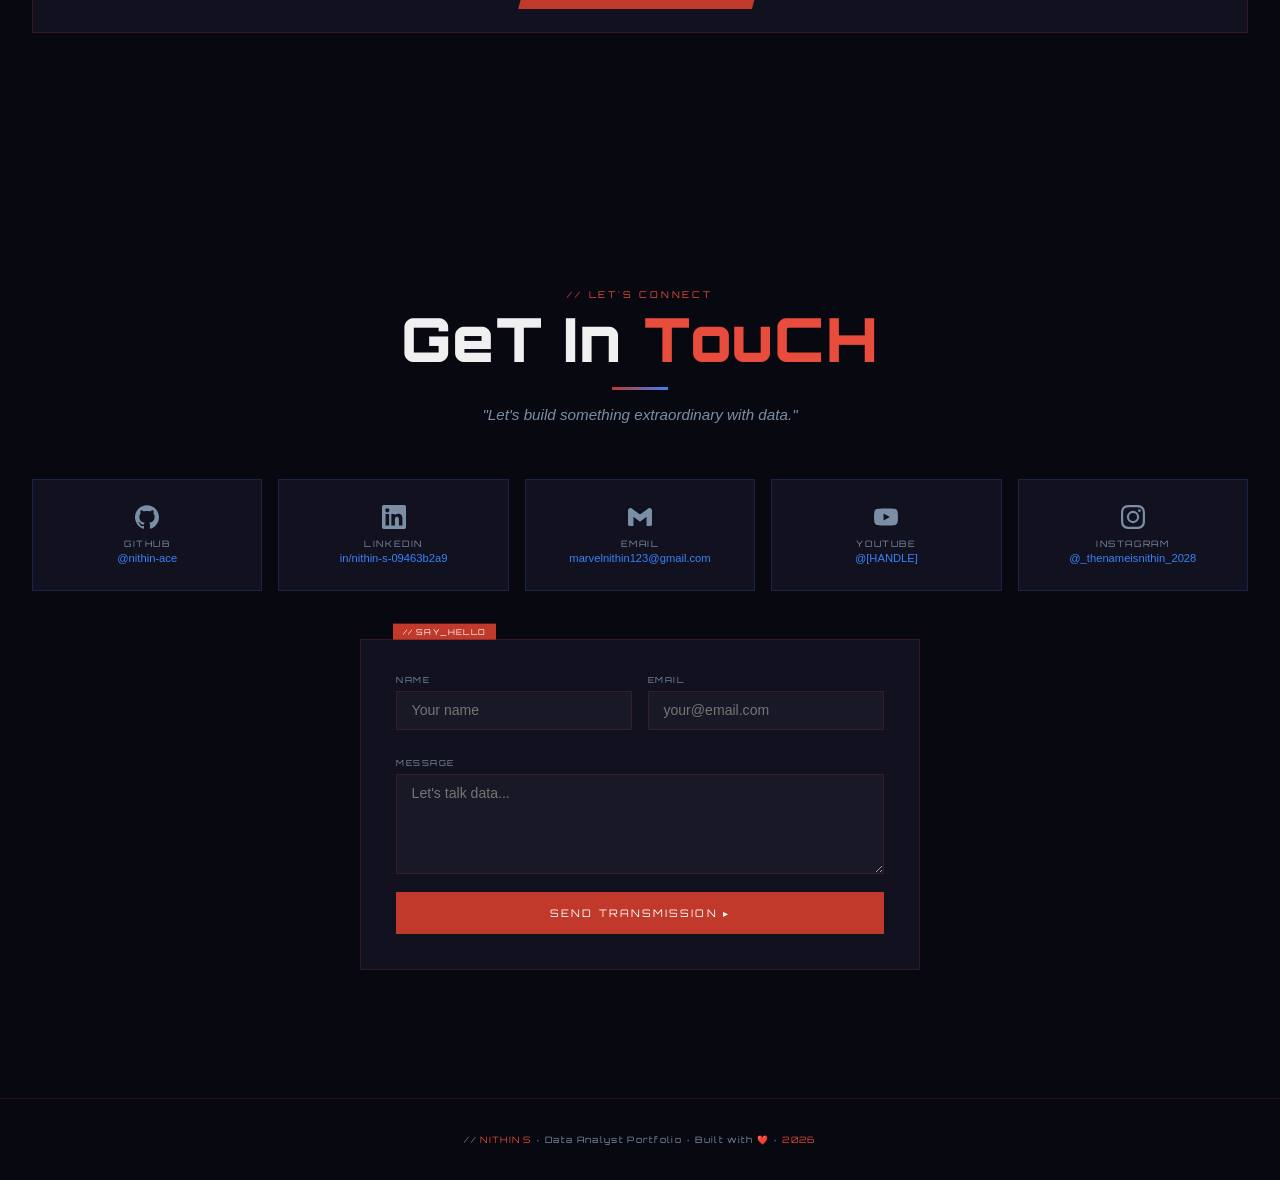
==== commit c75c0fb4: "Update index.html" ====
--- a/index.html
+++ b/index.html
@@ -442,10 +442,110 @@
   /* small glow */
   box-shadow: 0 0 8px rgba(255,0,0,0.4);
 }
+
+/* ============================================================
+   PRE-LOADER
+   ============================================================ */
+#preloader{
+  position:fixed;inset:0;z-index:9999;
+  background:var(--bg);
+  display:flex;flex-direction:column;
+  align-items:center;justify-content:center;
+  gap:2rem;
+  transition:opacity .6s ease, visibility .6s ease;
+}
+#preloader.hidden{opacity:0;visibility:hidden}
+
+.pre-web{
+  position:absolute;inset:0;
+  display:flex;align-items:center;justify-content:center;
+  opacity:.08;pointer-events:none;
+}
+
+.pre-logo{
+  font-family:var(--r);font-size:clamp(2rem,6vw,3.5rem);
+  font-weight:900;letter-spacing:.1em;
+  background:linear-gradient(90deg,var(--redl),var(--bluel));
+  -webkit-background-clip:text;-webkit-text-fill-color:transparent;
+  background-clip:text;
+  animation:logopulse 1.2s ease-in-out infinite;
+}
+@keyframes logopulse{0%,100%{opacity:1}50%{opacity:.5}}
+
+.pre-tagline{
+  font-family:var(--r);font-size:.6rem;letter-spacing:.3em;
+  color:var(--muted);text-transform:uppercase;
+}
+
+.pre-bar-wrap{
+  width:220px;height:2px;
+  background:rgba(255,255,255,.07);border-radius:2px;overflow:hidden;
+}
+.pre-bar-fill{
+  height:100%;width:0;
+  background:linear-gradient(90deg,var(--red),var(--bluel));
+  border-radius:2px;
+  transition:width .05s linear;
+}
+
+.pre-pct{
+  font-family:var(--r);font-size:.55rem;letter-spacing:.2em;color:var(--redl);
+  margin-top:-.8rem;
+}
+
+.pre-spider{
+  font-size:2.5rem;
+  animation:spiderdrop 1s ease-in-out infinite alternate;
+}
+@keyframes spiderdrop{
+  from{transform:translateY(-8px)}
+  to{transform:translateY(8px)}
+}
+
+/* ============================================================
+   PAGE TRANSITION  (post-loader — section fade-in)
+   ============================================================ */
+.reveal{
+  opacity:0;
+  transform:translateY(28px);
+  transition:opacity .7s ease, transform .7s ease;
+}
+.reveal.visible{
+  opacity:1;
+  transform:translateY(0);
+}
 </style>
 </head>
 <body>
-
+<!-- ===== PRE-LOADER ===== -->
+<div id="preloader">
+  <!-- faint spiderweb bg -->
+  <div class="pre-web">
+    <svg width="500" height="500" viewBox="0 0 500 500" fill="none" xmlns="http://www.w3.org/2000/svg">
+      <g stroke="rgba(192,57,43,1)" stroke-width="0.8">
+        <circle cx="250" cy="250" r="50"/><circle cx="250" cy="250" r="100"/>
+        <circle cx="250" cy="250" r="150"/><circle cx="250" cy="250" r="200"/>
+        <circle cx="250" cy="250" r="240"/>
+        <line x1="250" y1="10" x2="250" y2="490"/>
+        <line x1="10" y1="250" x2="490" y2="250"/>
+        <line x1="74" y1="74" x2="426" y2="426"/>
+        <line x1="426" y1="74" x2="74" y2="426"/>
+        <line x1="250" y1="10" x2="74" y2="426"/>
+        <line x1="250" y1="10" x2="426" y2="426"/>
+        <line x1="10" y1="250" x2="426" y2="74"/>
+        <line x1="10" y1="250" x2="426" y2="426"/>
+      </g>
+    </svg>
+  </div>
+
+  <div class="pre-spider">🕷️</div>
+  <div class="pre-logo">NITHIN S</div>
+  <div class="pre-tagline">// Initializing portfolio...</div>
+  <div class="pre-bar-wrap">
+    <div class="pre-bar-fill" id="preBar"></div>
+  </div>
+  <div class="pre-pct" id="prePct">0%</div>
+</div>
 <!-- BG CANVAS -->
 <canvas id="bgc"></canvas>
 
@@ -1080,5 +1180,62 @@
   dot.style.top = e.clientY + "px";
 });
 </script>
+<script>
+/* ===== PRE-LOADER ===== */
+(function(){
+  const bar   = document.getElementById('preBar');
+  const pct   = document.getElementById('prePct');
+  const loader= document.getElementById('preloader');
+  let progress= 0;
+
+  const interval = setInterval(()=>{
+    // fast at first, slow near 100 for dramatic effect
+    const increment = progress < 70 ? Math.random()*3+1 : Math.random()*1.5+0.5;
+    progress = Math.min(progress + increment, 98);
+    bar.style.width = progress + '%';
+    pct.textContent = Math.floor(progress) + '%';
+  }, 1000);
+
+  // when page is actually ready, finish to 100 and hide
+  window.addEventListener('load', ()=>{
+    clearInterval(interval);
+    bar.style.transition = 'width .4s ease';
+    bar.style.width = '100%';
+    pct.textContent = '100%';
+    setTimeout(()=>{
+      loader.classList.add('hidden');
+      // trigger section reveal after preloader exits
+      revealSections();
+    }, 1000);
+  });
+})();
+
+/* ===== POST-LOADER: section fade-in ===== */
+function revealSections(){
+  // add .reveal class to all major sections
+  document.querySelectorAll('section, nav, footer').forEach(el=>{
+    el.classList.add('reveal');
+  });
+
+  // staggered reveal using IntersectionObserver
+  const io = new IntersectionObserver((entries)=>{
+    entries.forEach(e=>{
+      if(e.isIntersecting){
+        e.target.classList.add('visible');
+        io.unobserve(e.target);
+      }
+    });
+  },{threshold:0.08});
+
+  // hero + nav reveal immediately (they're already in view)
+  document.querySelectorAll('nav, #hero').forEach((el,i)=>{
+    setTimeout(()=>el.classList.add('visible'), i*150);
+  });
+
+  // all other sections observed
+  document.querySelectorAll('section:not(#hero)').forEach(el=>io.observe(el));
+  document.querySelector('footer')&&io.observe(document.querySelector('footer'));
+}
+</script>
 </body>
 </html>
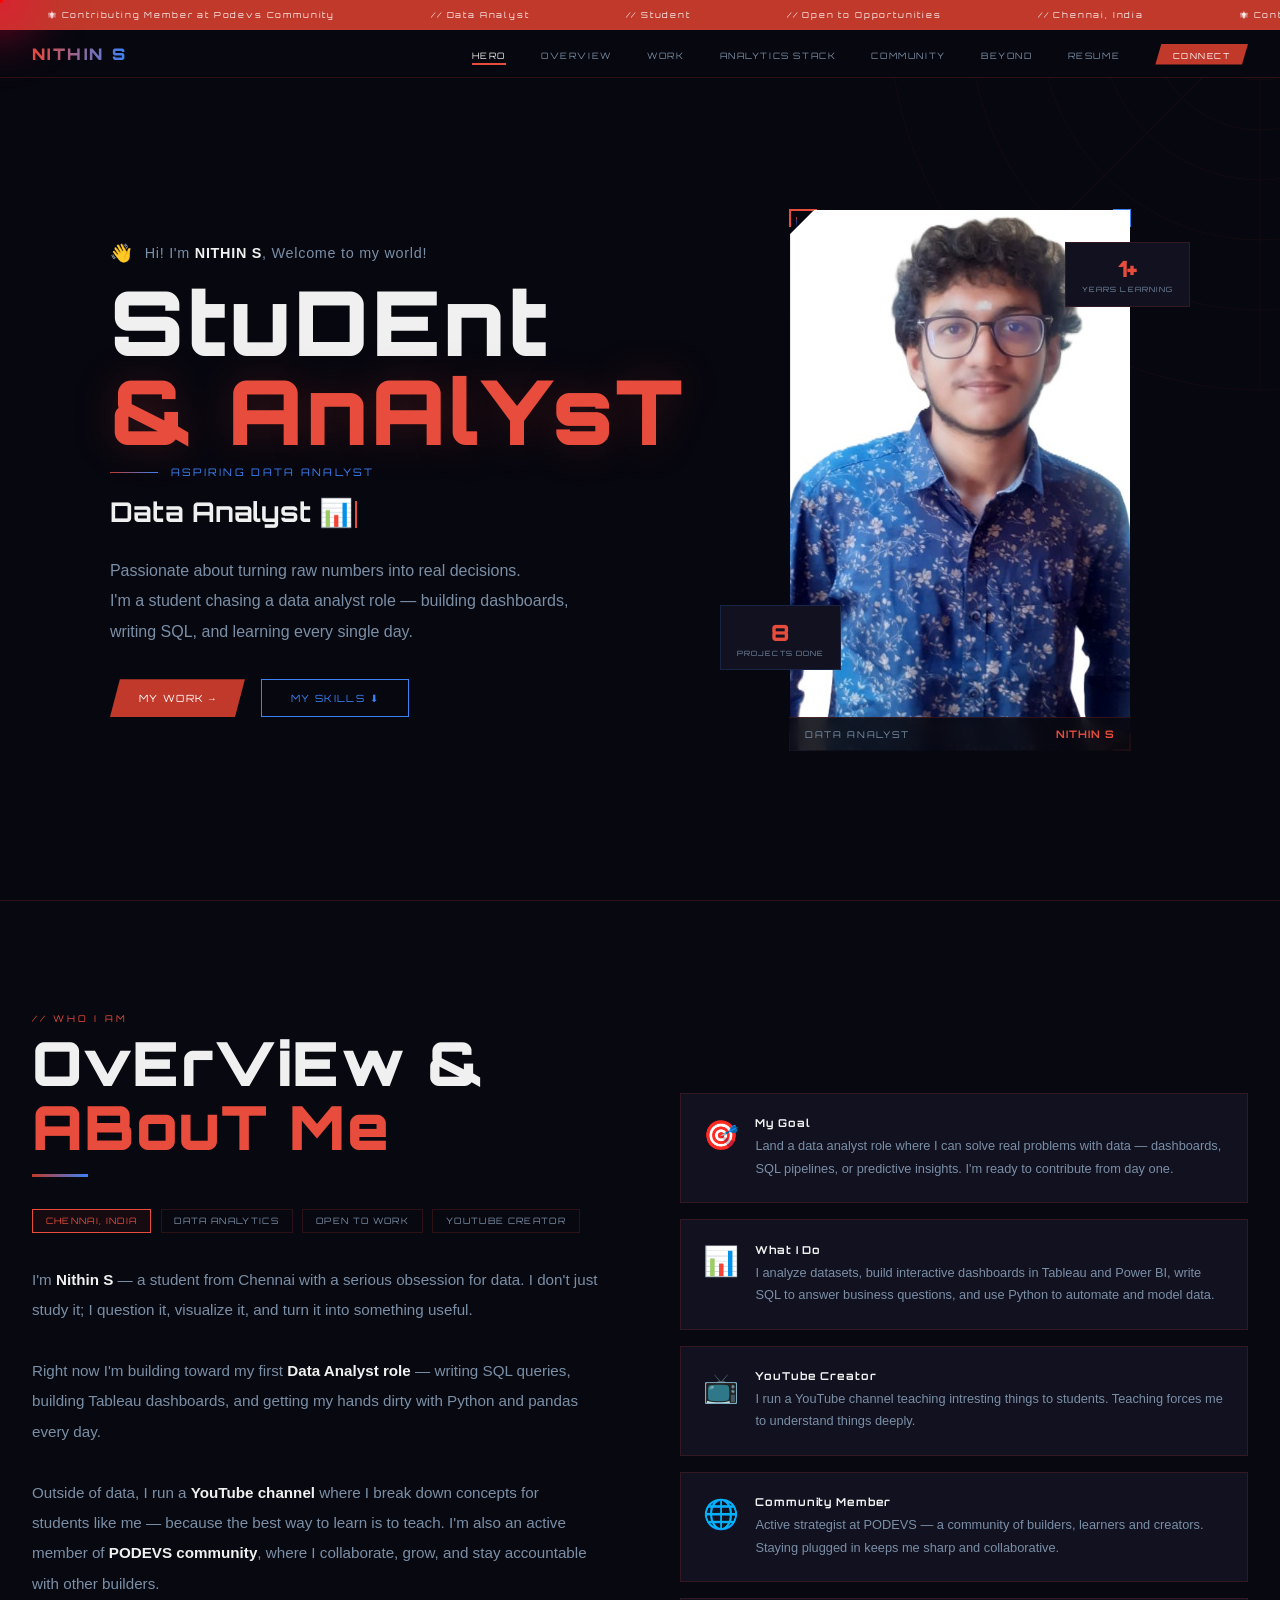
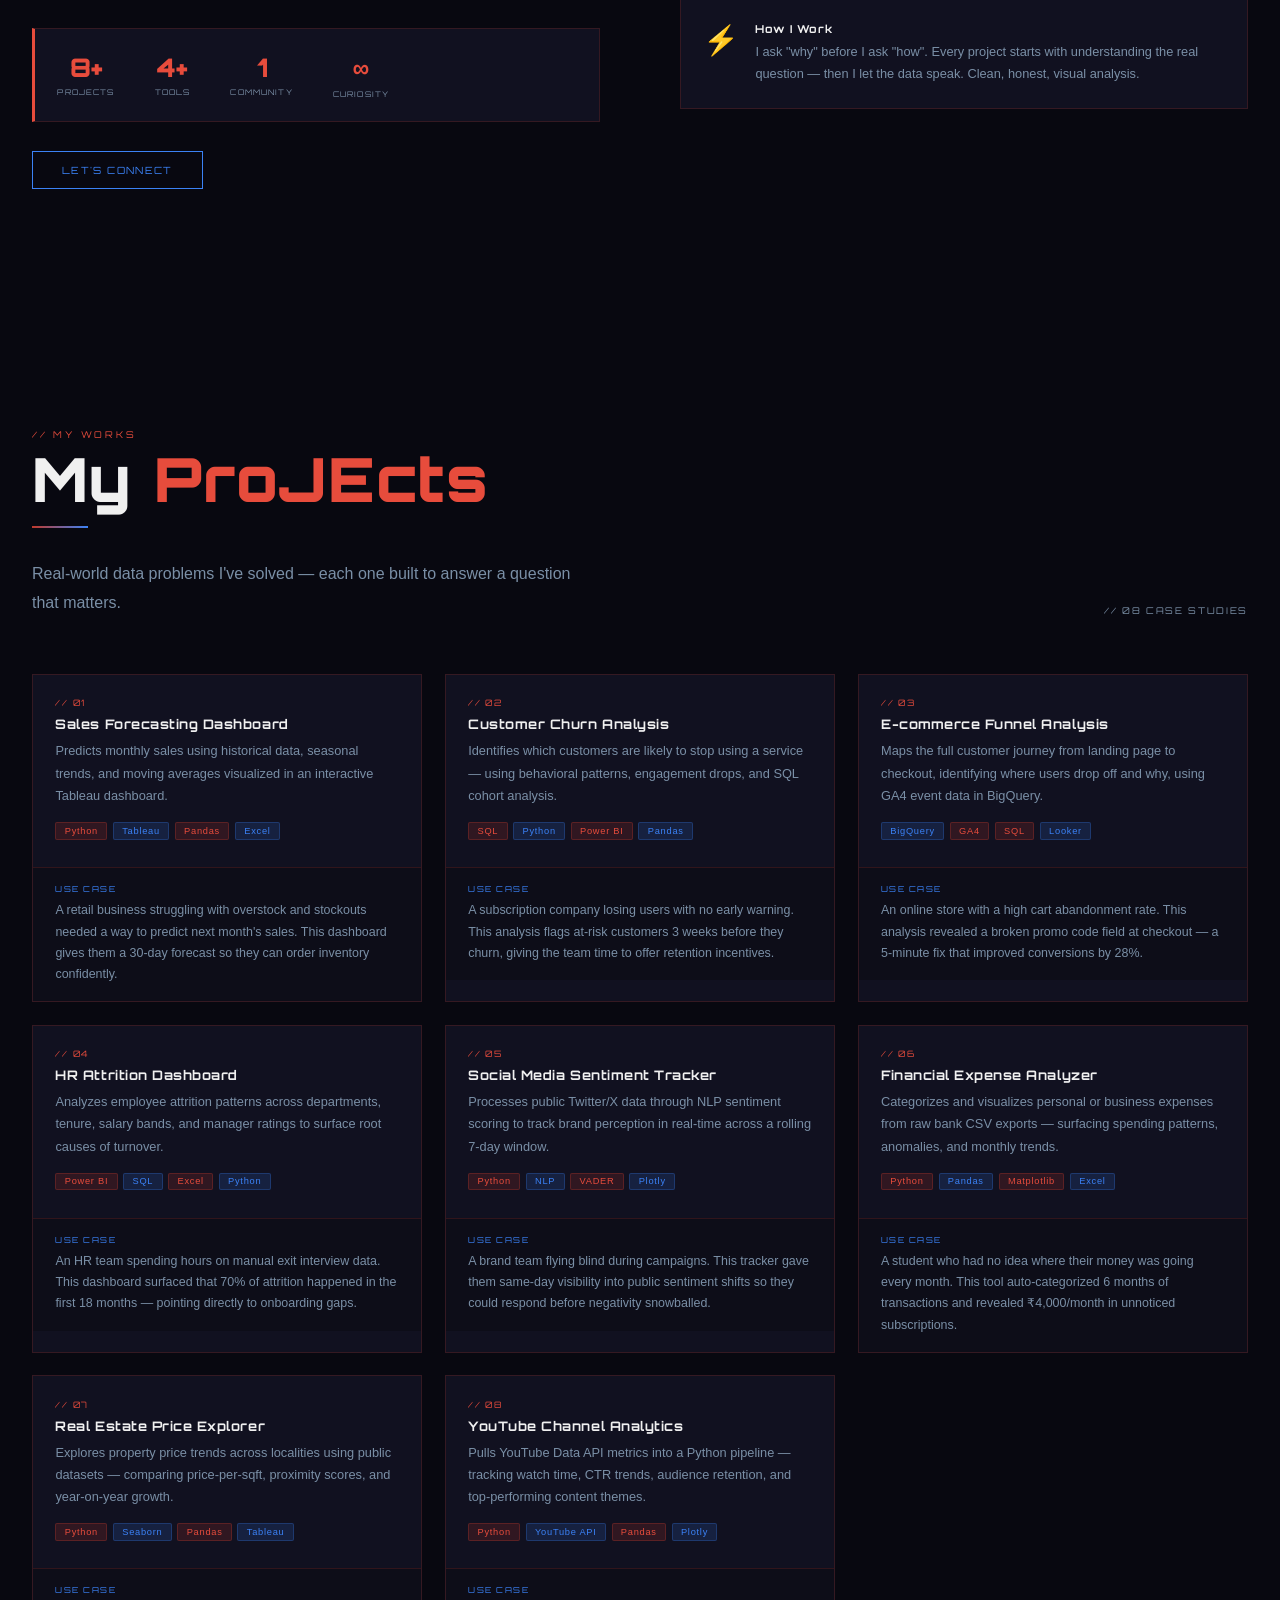
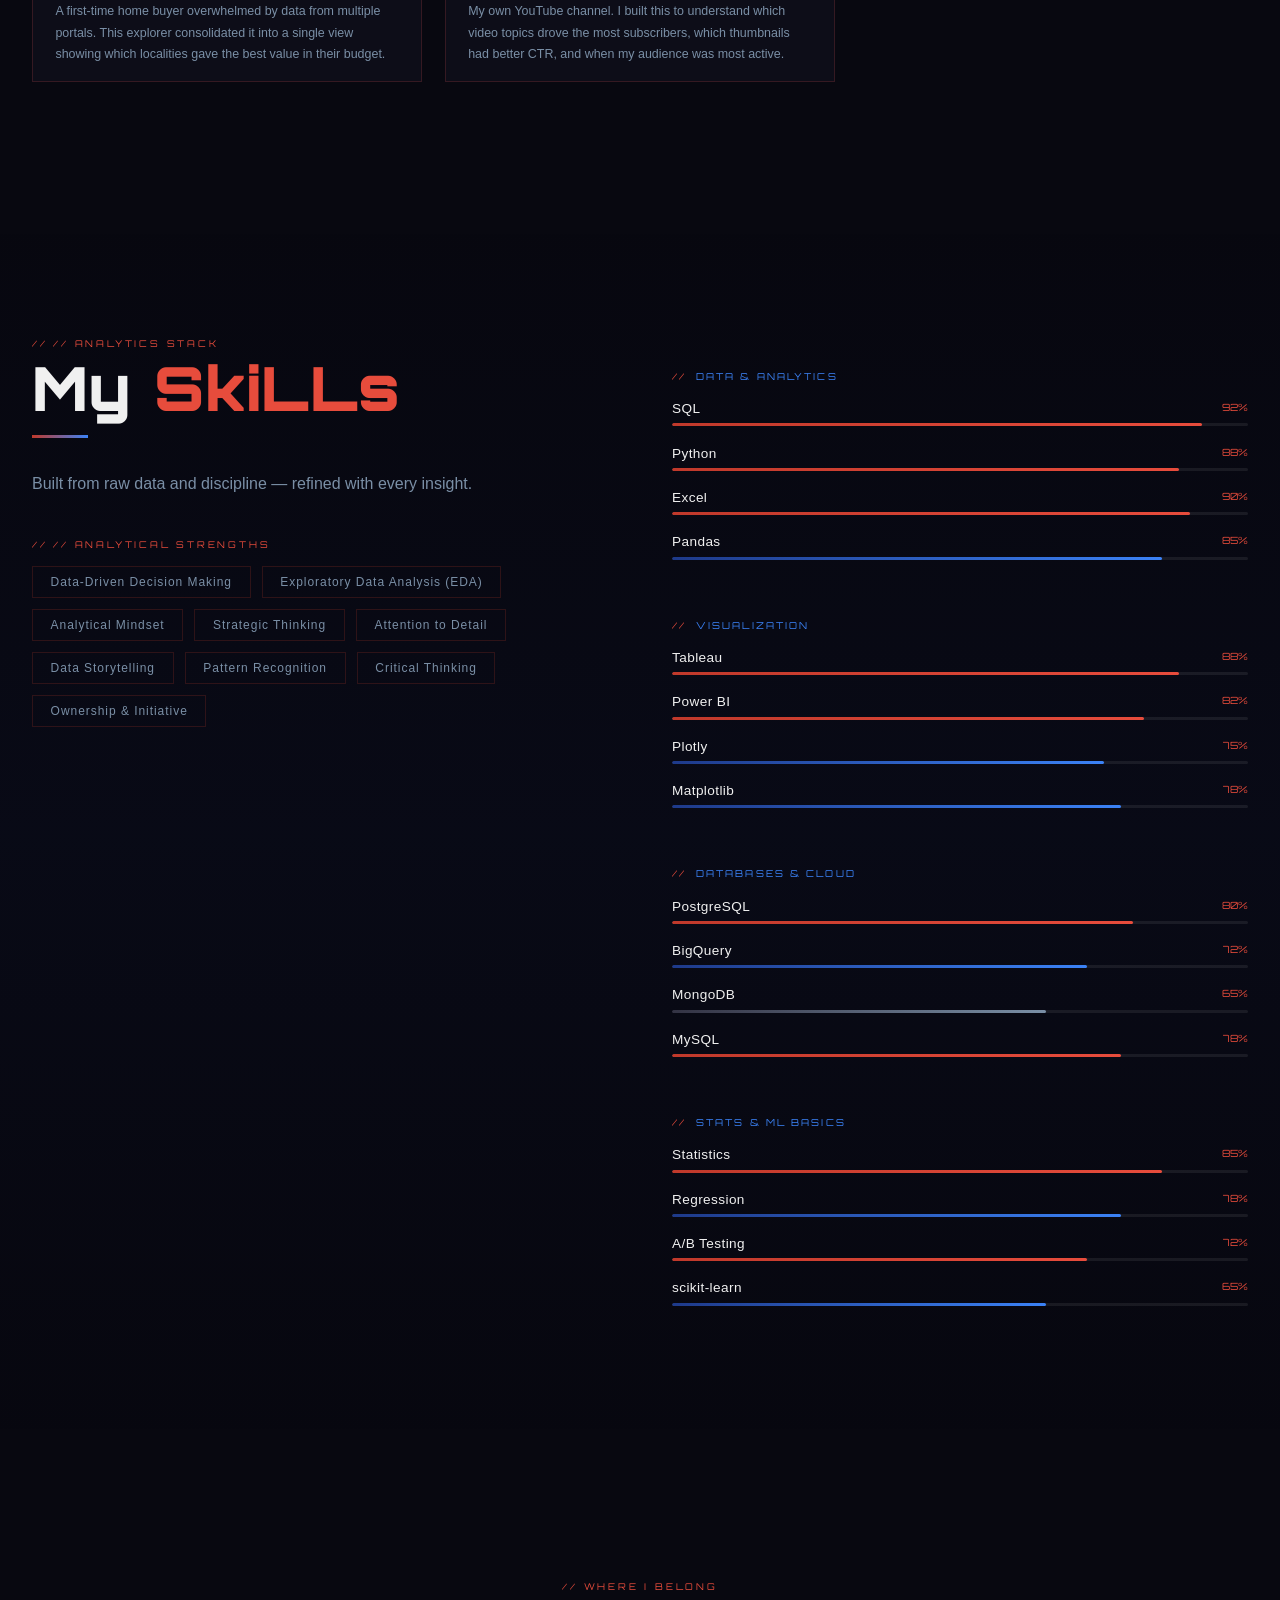
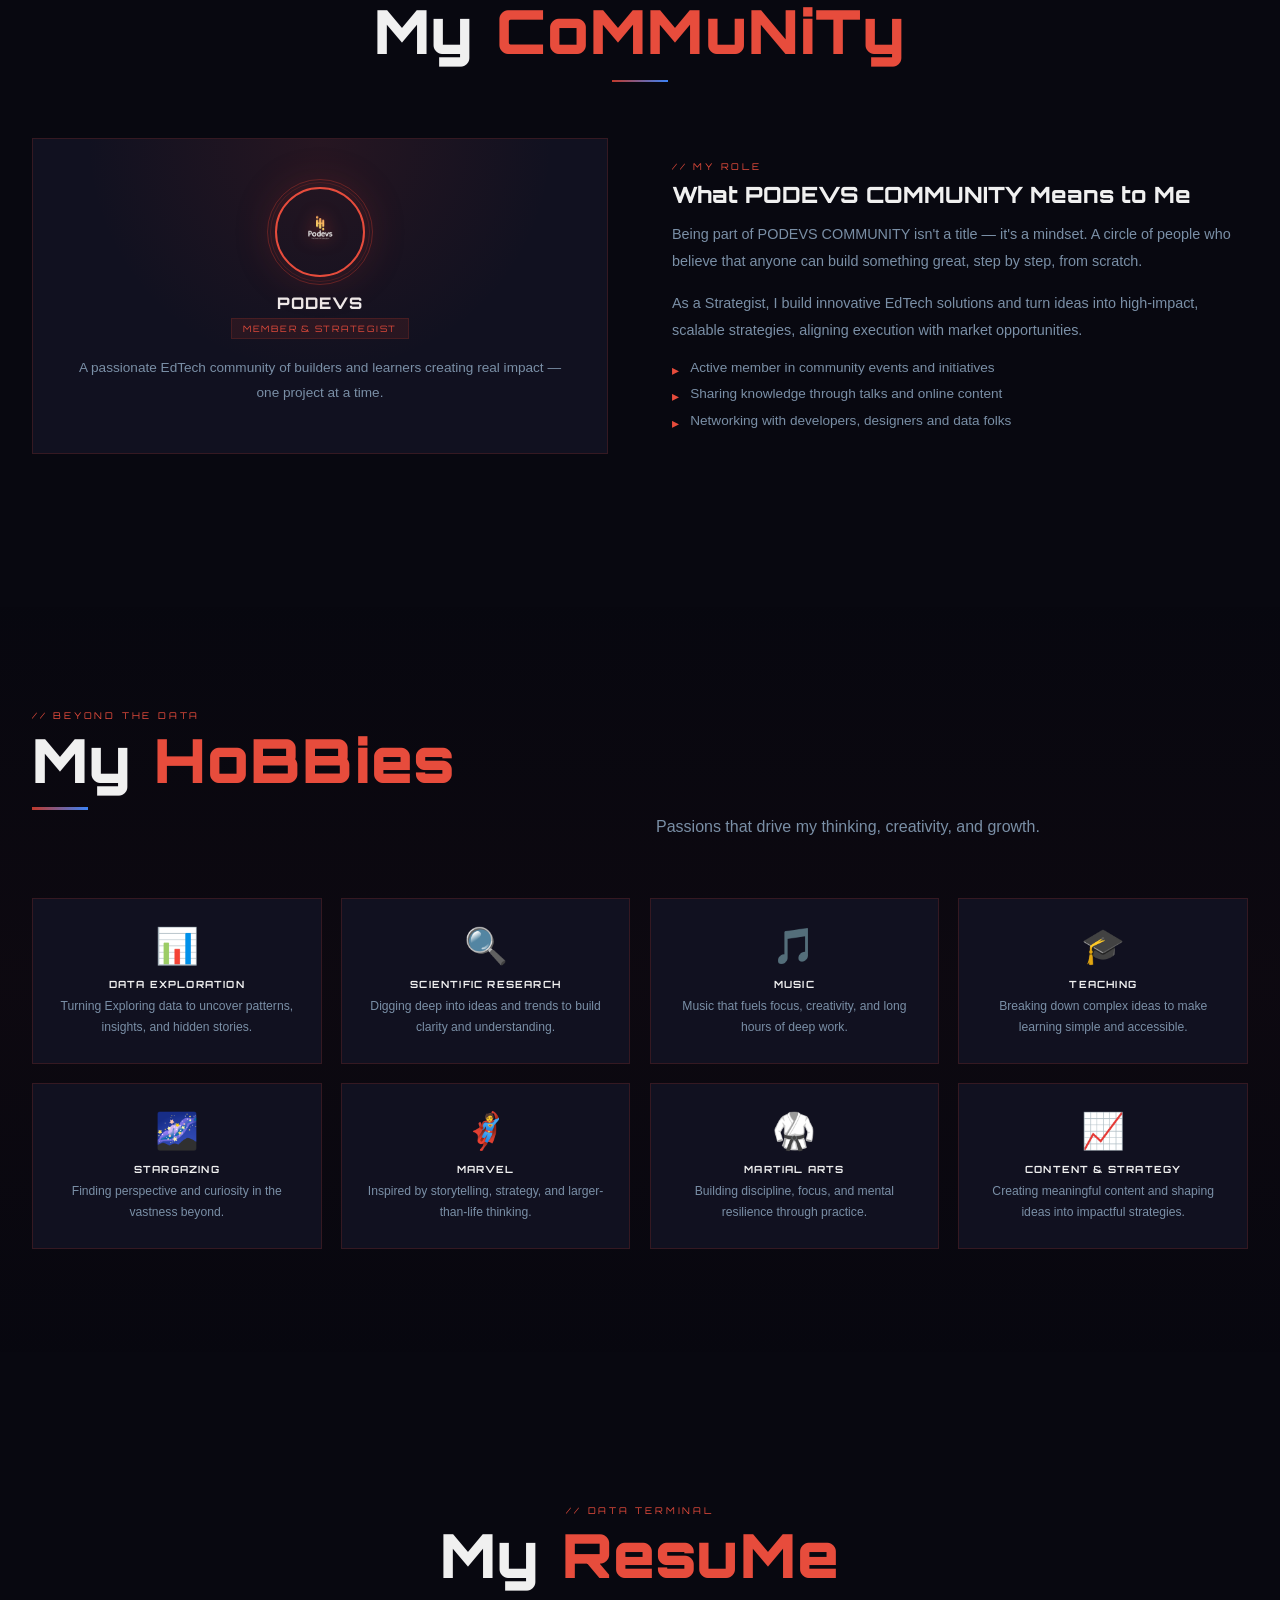
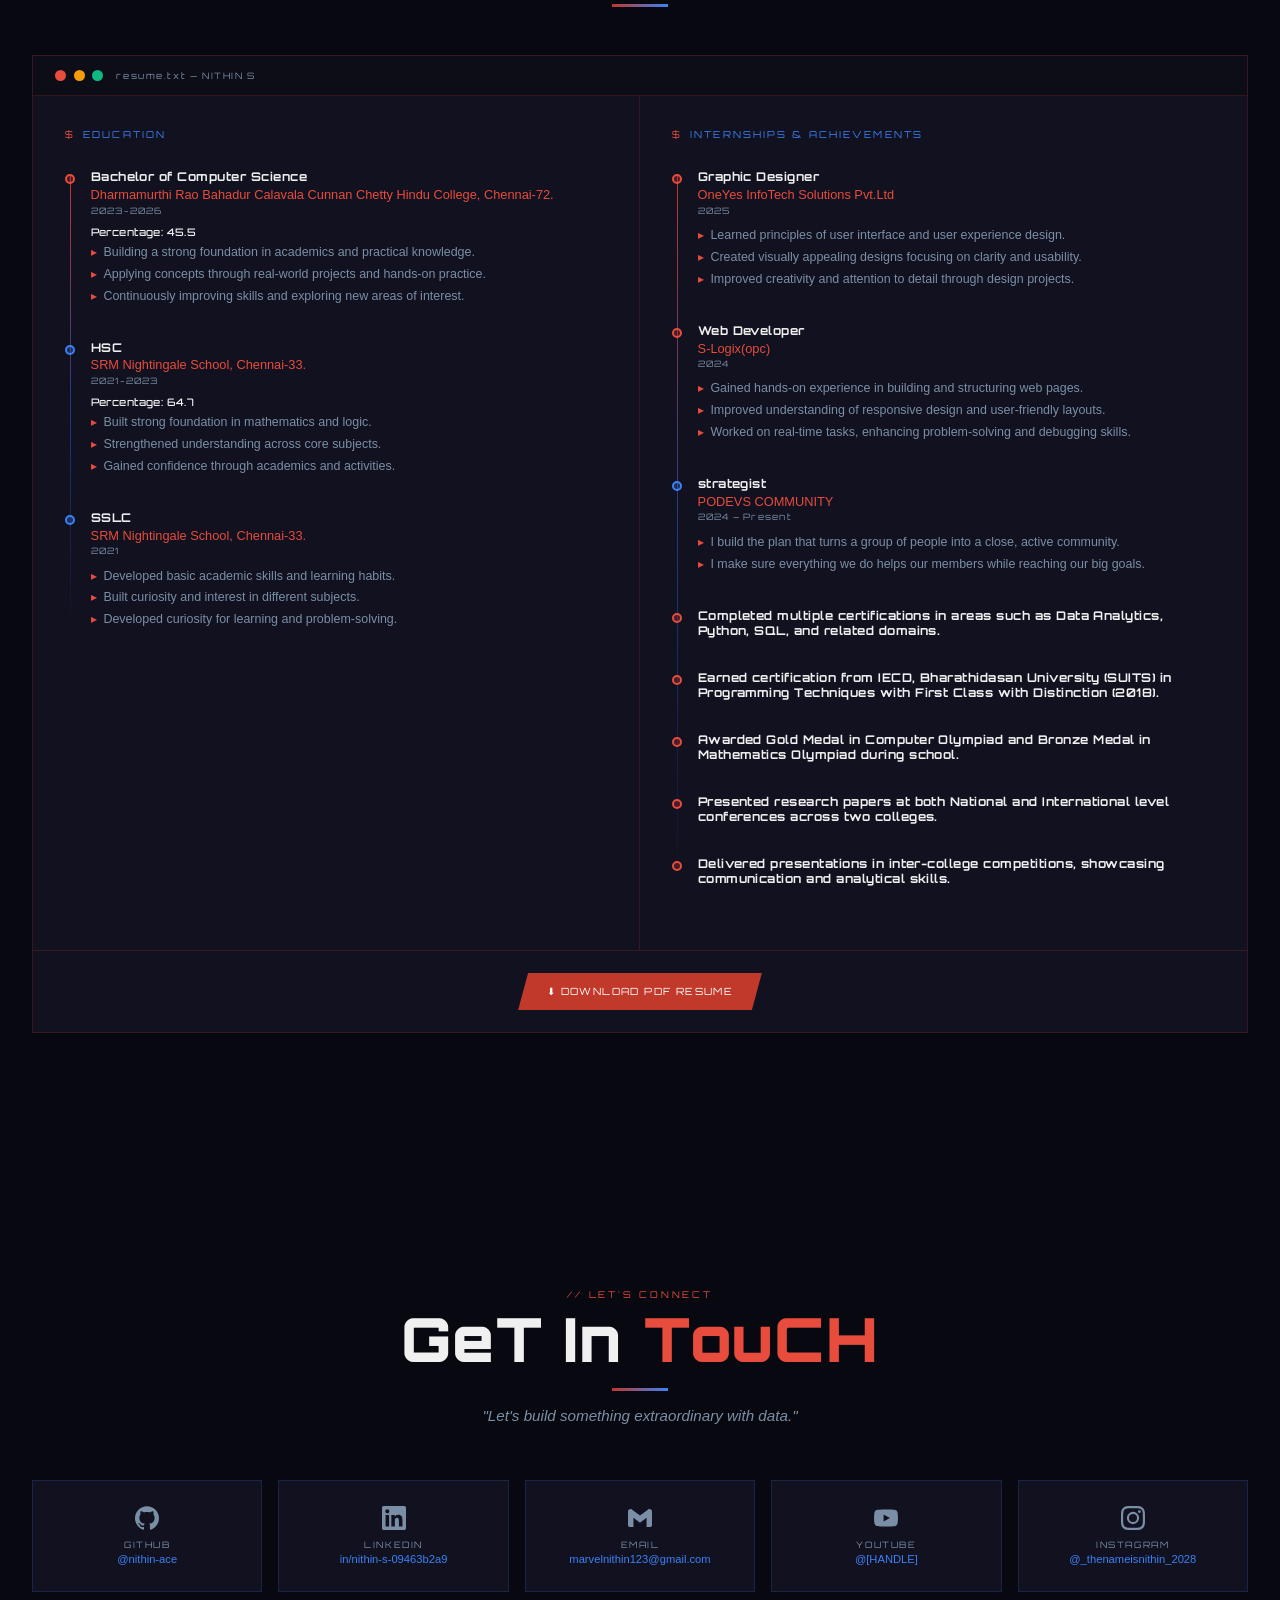
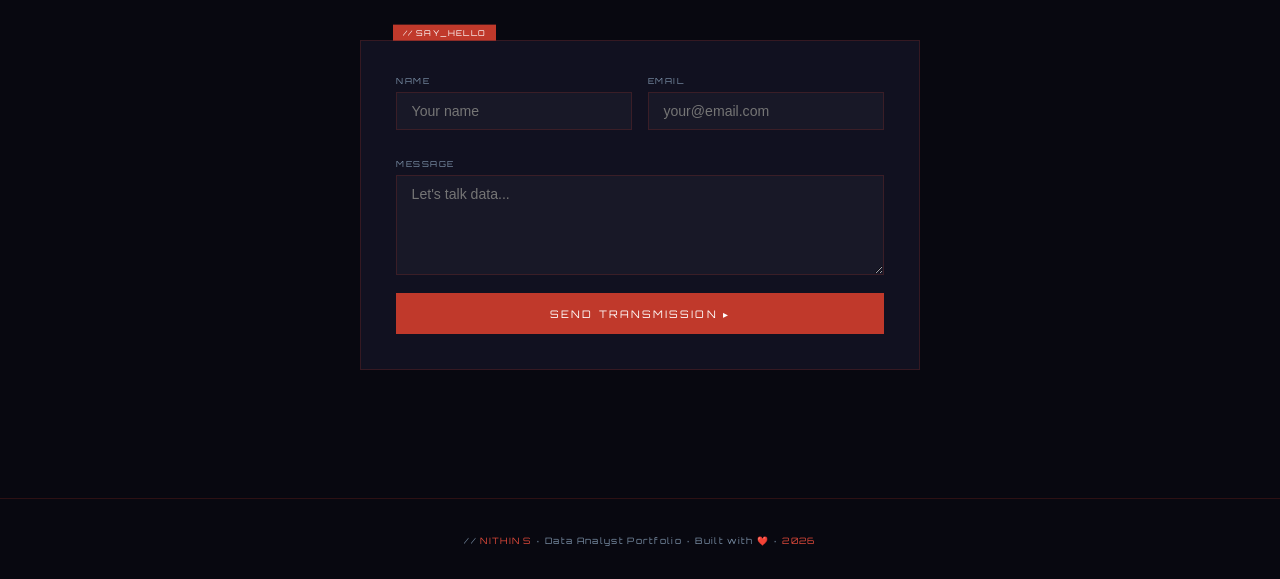
==== commit 289712eb: "Update index.html" ====
--- a/index.html
+++ b/index.html
@@ -89,6 +89,29 @@
 .sec-sub{color:var(--muted);font-size:clamp(.85rem,1.4vw,1rem);line-height:1.8;max-width:560px}
 .sec-bar{width:56px;height:2.5px;background:linear-gradient(90deg,var(--red),var(--bluel));margin:.9rem 0 2rem}
 
+/* ============================================================
+   ABOUT / OVERVIEW
+   ============================================================ */
+#about{padding:7rem 0;border-top:1px solid var(--border)}
+.about-grid{display:grid;grid-template-columns:1fr 1fr;gap:5rem;align-items:center}
+.about-left{}
+.about-tag-row{display:flex;flex-wrap:wrap;gap:.6rem;margin-bottom:2rem}
+.about-tag{font-family:var(--r);font-size:.55rem;letter-spacing:.15em;padding:.35rem .8rem;border:1px solid var(--border);color:var(--muted);text-transform:uppercase}
+.about-tag.active-tag{border-color:var(--redl);color:var(--redl);background:rgba(192,57,43,.08)}
+.about-body{color:var(--muted);font-size:.95rem;line-height:2;margin-bottom:1.8rem}
+.about-body strong{color:var(--white)}
+.about-highlight{display:flex;gap:2.5rem;padding:1.4rem;background:var(--card);border:1px solid var(--border);border-left:3px solid var(--redl);margin-bottom:1.8rem}
+.ah-item{text-align:center}
+.ah-num{font-family:var(--r);font-size:1.6rem;font-weight:900;color:var(--redl)}
+.ah-label{font-family:var(--r);font-size:.48rem;letter-spacing:.15em;color:var(--muted);text-transform:uppercase;margin-top:.2rem}
+.about-right{}
+.about-card-stack{display:flex;flex-direction:column;gap:1rem}
+.about-card{background:var(--card);border:1px solid var(--border);padding:1.4rem;display:flex;align-items:flex-start;gap:1rem;transition:border-color .2s,transform .2s}
+.about-card:hover{border-color:var(--redl);transform:translateX(4px)}
+.about-card-icon{font-size:1.8rem;flex-shrink:0;margin-top:.1rem}
+.about-card-title{font-family:var(--r);font-size:.68rem;font-weight:700;letter-spacing:.08em;color:var(--white);margin-bottom:.3rem}
+.about-card-text{font-size:.8rem;color:var(--muted);line-height:1.75}
+@media(max-width:1024px){.about-grid{grid-template-columns:1fr}}
 /* ============================================================
    HERO
    ============================================================ */
@@ -509,6 +532,7 @@
   opacity:0;
   transform:translateY(28px);
   transition:opacity .7s ease, transform .7s ease;
+  will-change:opacity,transform;
 }
 .reveal.visible{
   opacity:1;
@@ -570,7 +594,8 @@
   <div class="nav-w">
     <a href="#hero" class="logo">NITHIN S</a>
     <ul class="nav-links" id="nl">
-      <li><a href="#hero" class="act">Overview</a></li>
+      <li><a href="#hero" class="act">Hero</a></li>
+      <li><a href="#about">Overview</a></li>
       <li><a href="#projects">Work</a></li>
       <li><a href="#skills">Analytics Stack</a></li>
       <li><a href="#community">Community</a></li>
@@ -658,7 +683,100 @@
     </div>
   </div>
 </section>
-
+<!-- ===================== ABOUT ===================== -->
+<section id="about">
+  <div class="wrap">
+    <div class="about-grid">
+      <div class="about-left">
+        <div class="sec-eyebrow">// Who I Am</div>
+        <h2 class="sec-big">OvErViEw &amp;<br/><span class="r">ABouT Me</span></h2>
+        <div class="sec-bar"></div>
+
+        <div class="about-tag-row">
+          <span class="about-tag active-tag">Chennai, India</span>
+          <span class="about-tag">Data Analytics</span>
+          <span class="about-tag">Open to Work</span>
+          <span class="about-tag">YouTube Creator</span>
+        </div>
+
+        <p class="about-body">
+          I'm <strong>Nithin S</strong> — a student from Chennai with a serious obsession for data.
+          I don't just study it; I question it, visualize it, and turn it into something useful.<br/><br/>
+          Right now I'm building toward my first <strong>Data Analyst role</strong> —
+          writing SQL queries, building Tableau dashboards, and getting my hands dirty
+          with Python and pandas every day.<br/><br/>
+          Outside of data, I run a <strong>YouTube channel</strong> where I break down
+          concepts for students like me — because the best way to learn is to teach.
+          I'm also an active member of <strong>PODEVS community</strong>, where I collaborate,
+          grow, and stay accountable with other builders.
+        </p>
+
+        <div class="about-highlight">
+          <div class="ah-item">
+            <div class="ah-num">8+</div>
+            <div class="ah-label">Projects</div>
+          </div>
+          <div class="ah-item">
+            <div class="ah-num">4+</div>
+            <div class="ah-label">Tools</div>
+          </div>
+          <div class="ah-item">
+            <div class="ah-num">1</div>
+            <div class="ah-label">Community</div>
+          </div>
+          <div class="ah-item">
+            <div class="ah-num">∞</div>
+            <div class="ah-label">Curiosity</div>
+          </div>
+        </div>
+
+        <div class="hero-btns">
+          <a href="#contact" class="btn-ghost">Let's Connect</a>
+        </div>
+      </div>
+
+      <div class="about-right">
+        <div class="about-card-stack">
+          <div class="about-card">
+            <div class="about-card-icon">🎯</div>
+            <div>
+              <div class="about-card-title">My Goal</div>
+              <div class="about-card-text">Land a data analyst role where I can solve real problems with data — dashboards, SQL pipelines, or predictive insights. I'm ready to contribute from day one.</div>
+            </div>
+          </div>
+          <div class="about-card">
+            <div class="about-card-icon">📊</div>
+            <div>
+              <div class="about-card-title">What I Do</div>
+              <div class="about-card-text">I analyze datasets, build interactive dashboards in Tableau and Power BI, write SQL to answer business questions, and use Python to automate and model data.</div>
+            </div>
+          </div>
+          <div class="about-card">
+            <div class="about-card-icon">📺</div>
+            <div>
+              <div class="about-card-title">YouTube Creator</div>
+              <div class="about-card-text">I run a YouTube channel teaching intresting things to students. Teaching forces me to understand things deeply.</div>
+            </div>
+          </div>
+          <div class="about-card">
+            <div class="about-card-icon">🌐</div>
+            <div>
+              <div class="about-card-title">Community Member</div>
+              <div class="about-card-text">Active strategist at PODEVS — a community of builders, learners and creators. Staying plugged in keeps me sharp and collaborative.</div>
+            </div>
+          </div>
+          <div class="about-card">
+            <div class="about-card-icon">⚡</div>
+            <div>
+              <div class="about-card-title">How I Work</div>
+              <div class="about-card-text">I ask "why" before I ask "how". Every project starts with understanding the real question — then I let the data speak. Clean, honest, visual analysis.</div>
+            </div>
+          </div>
+        </div>
+      </div>
+    </div>
+  </div>
+</section>
 <!-- ===================== PROJECTS ===================== -->
 <section id="projects">
   <div class="wrap">
@@ -1183,20 +1301,18 @@
 <script>
 /* ===== PRE-LOADER ===== */
 (function(){
-  const bar   = document.getElementById('preBar');
-  const pct   = document.getElementById('prePct');
-  const loader= document.getElementById('preloader');
-  let progress= 0;
+  const bar    = document.getElementById('preBar');
+  const pct    = document.getElementById('prePct');
+  const loader = document.getElementById('preloader');
+  let progress = 0;
 
   const interval = setInterval(()=>{
-    // fast at first, slow near 100 for dramatic effect
     const increment = progress < 70 ? Math.random()*3+1 : Math.random()*1.5+0.5;
     progress = Math.min(progress + increment, 98);
     bar.style.width = progress + '%';
     pct.textContent = Math.floor(progress) + '%';
   }, 1000);
 
-  // when page is actually ready, finish to 100 and hide
   window.addEventListener('load', ()=>{
     clearInterval(interval);
     bar.style.transition = 'width .4s ease';
@@ -1204,38 +1320,75 @@
     pct.textContent = '100%';
     setTimeout(()=>{
       loader.classList.add('hidden');
-      // trigger section reveal after preloader exits
       revealSections();
-    }, 1000);
+    }, 800);
   });
 })();
 
-/* ===== POST-LOADER: section fade-in ===== */
+/* ===== POST-LOADER: scroll reveal ===== */
 function revealSections(){
-  // add .reveal class to all major sections
-  document.querySelectorAll('section, nav, footer').forEach(el=>{
-    el.classList.add('reveal');
+  const targets = document.querySelectorAll('section, footer');
+
+  // Give every section the hidden state first
+  targets.forEach(el => {
+    el.style.opacity = '0';
+    el.style.transform = 'translateY(30px)';
+    el.style.transition = 'opacity .7s ease, transform .7s ease';
   });
 
-  // staggered reveal using IntersectionObserver
+  // Nav slides in immediately
+  const nav = document.querySelector('nav');
+  nav.style.opacity = '0';
+  nav.style.transition = 'opacity .5s ease';
+  setTimeout(()=>{ nav.style.opacity = '1'; }, 100);
+
+  // Hero fades in first
+  const hero = document.getElementById('hero');
+  setTimeout(()=>{
+    hero.style.opacity = '1';
+    hero.style.transform = 'translateY(0)';
+  }, 200);
+
+  // All other sections reveal on scroll
   const io = new IntersectionObserver((entries)=>{
     entries.forEach(e=>{
       if(e.isIntersecting){
-        e.target.classList.add('visible');
+        e.target.style.opacity = '1';
+        e.target.style.transform = 'translateY(0)';
         io.unobserve(e.target);
       }
     });
-  },{threshold:0.08});
-
-  // hero + nav reveal immediately (they're already in view)
-  document.querySelectorAll('nav, #hero').forEach((el,i)=>{
-    setTimeout(()=>el.classList.add('visible'), i*150);
+  }, { threshold: 0.07 });
+
+  targets.forEach(el=>{
+    if(el.id !== 'hero') io.observe(el);
   });
-
-  // all other sections observed
-  document.querySelectorAll('section:not(#hero)').forEach(el=>io.observe(el));
-  document.querySelector('footer')&&io.observe(document.querySelector('footer'));
-}
+}
+
+/* ===== PAGE EXIT TRANSITION ===== */
+// overlay element for exit flash
+const exitOverlay = document.createElement('div');
+exitOverlay.style.cssText = `
+  position:fixed;inset:0;z-index:99999;
+  background:var(--bg);
+  opacity:0;pointer-events:none;
+  transition:opacity .4s ease;
+`;
+document.body.appendChild(exitOverlay);
+
+document.querySelectorAll('a[href]').forEach(link => {
+  const href = link.getAttribute('href');
+  // only trigger on real external/page links, skip anchors & mailto
+  if(!href || href.startsWith('#') || href.startsWith('mailto') || href === 'javascript:void(0)') return;
+
+  link.addEventListener('click', function(e){
+    e.preventDefault();
+    const target = this.getAttribute('href');
+    exitOverlay.style.pointerEvents = 'all';
+    exitOverlay.style.opacity = '1';
+    setTimeout(()=>{ window.location.href = target; }, 420);
+  });
+});
 </script>
 </body>
 </html>
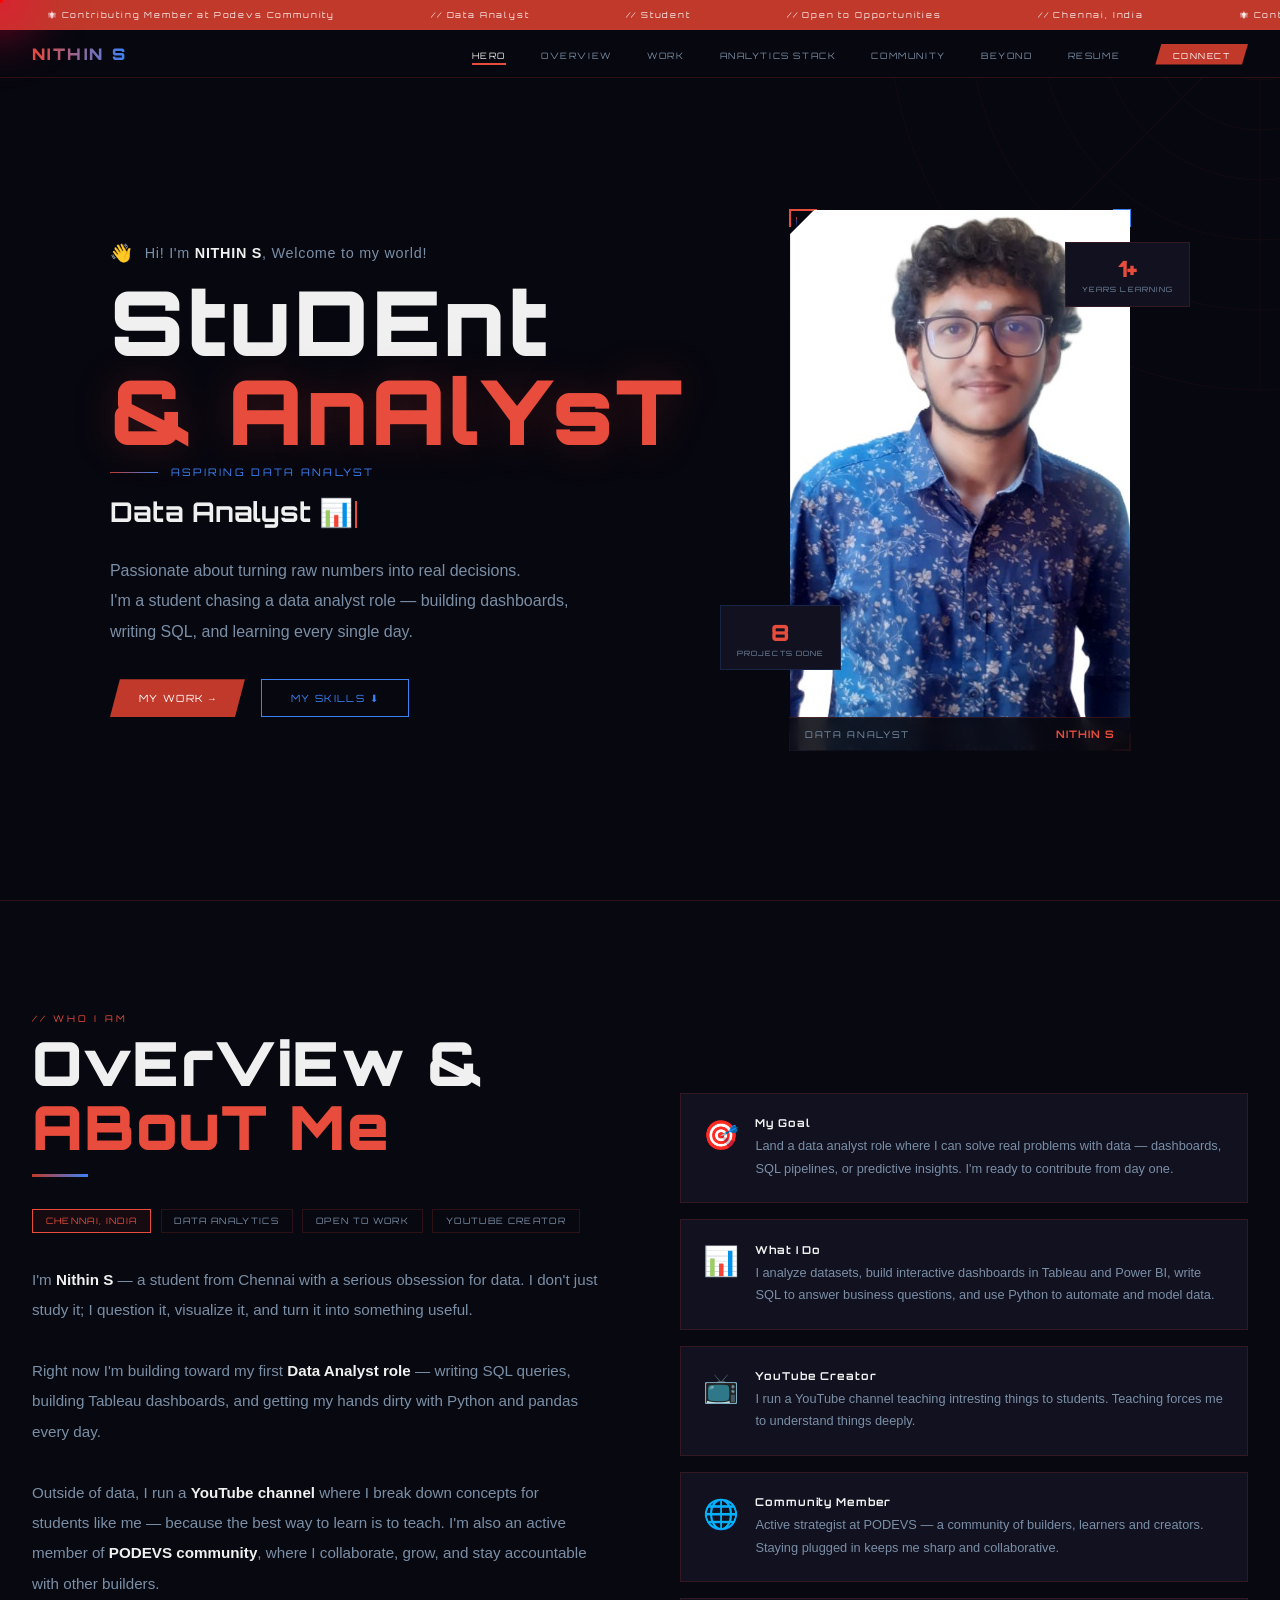
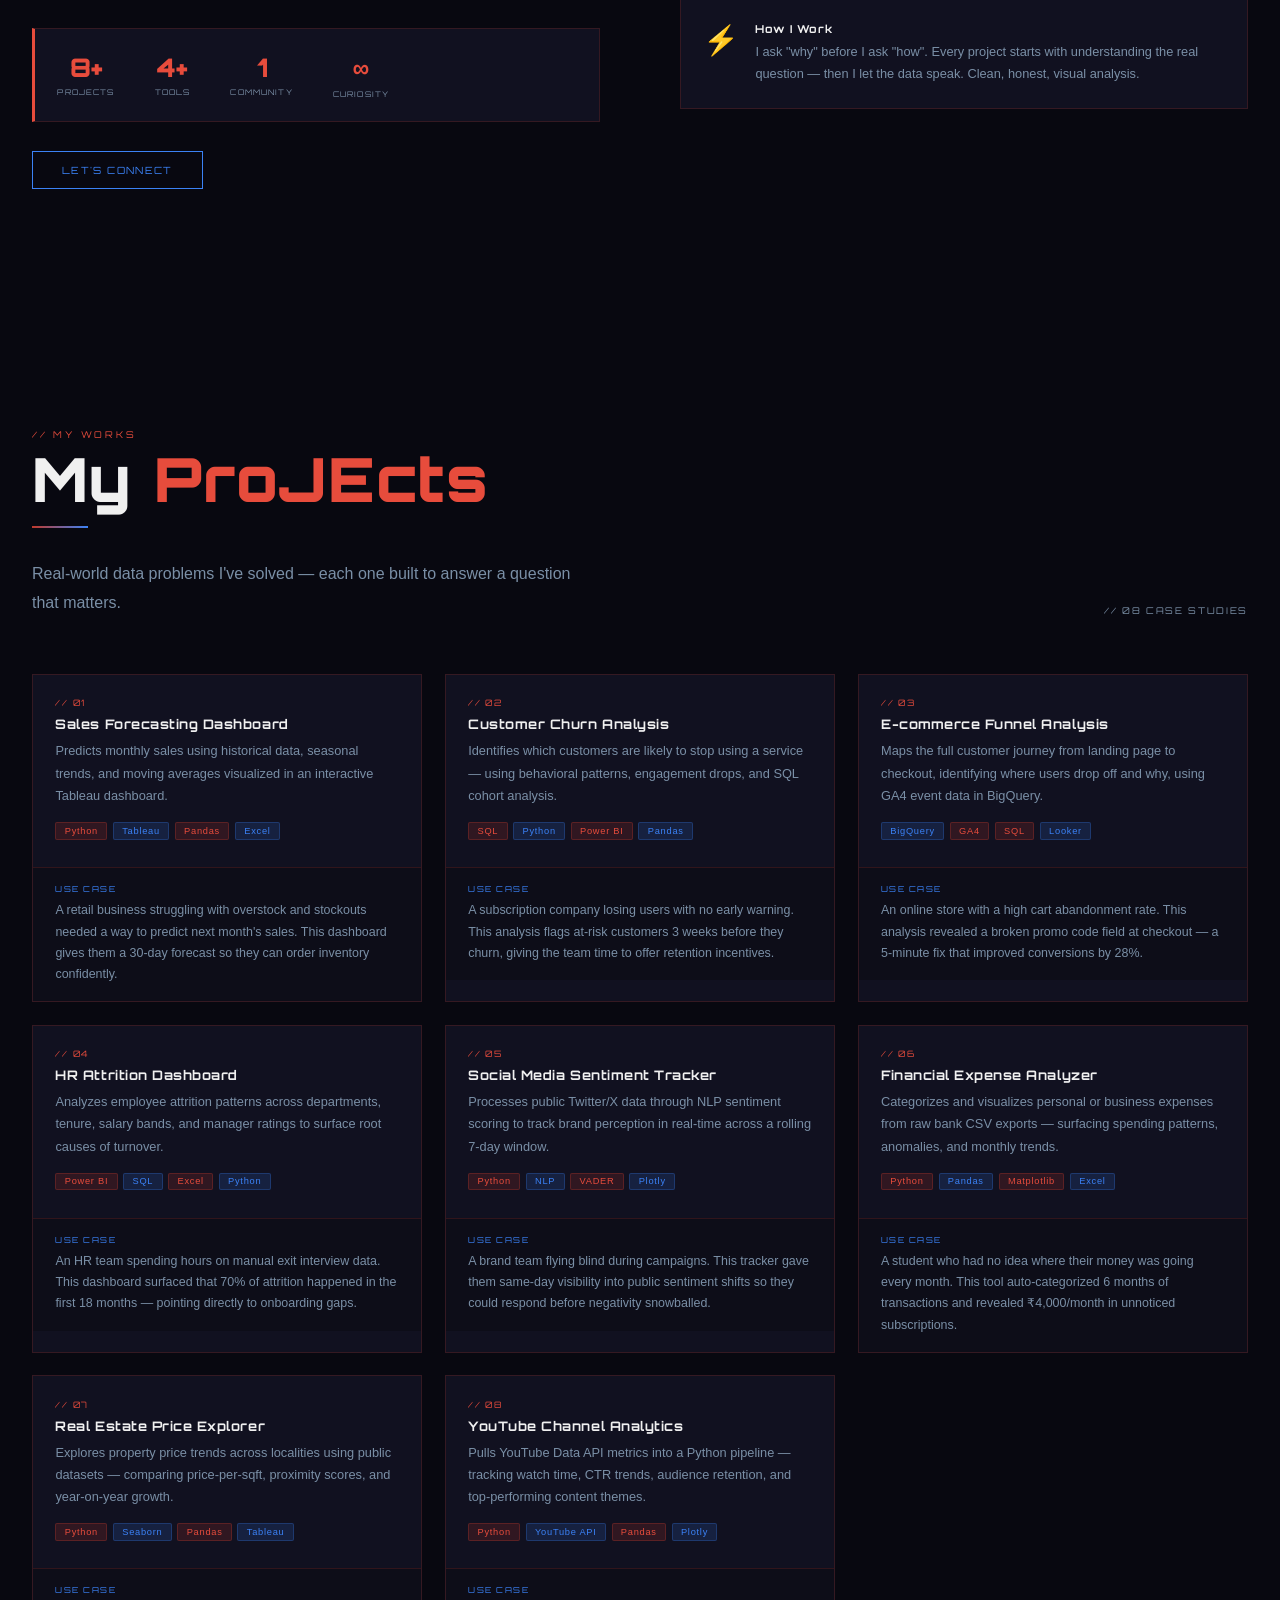
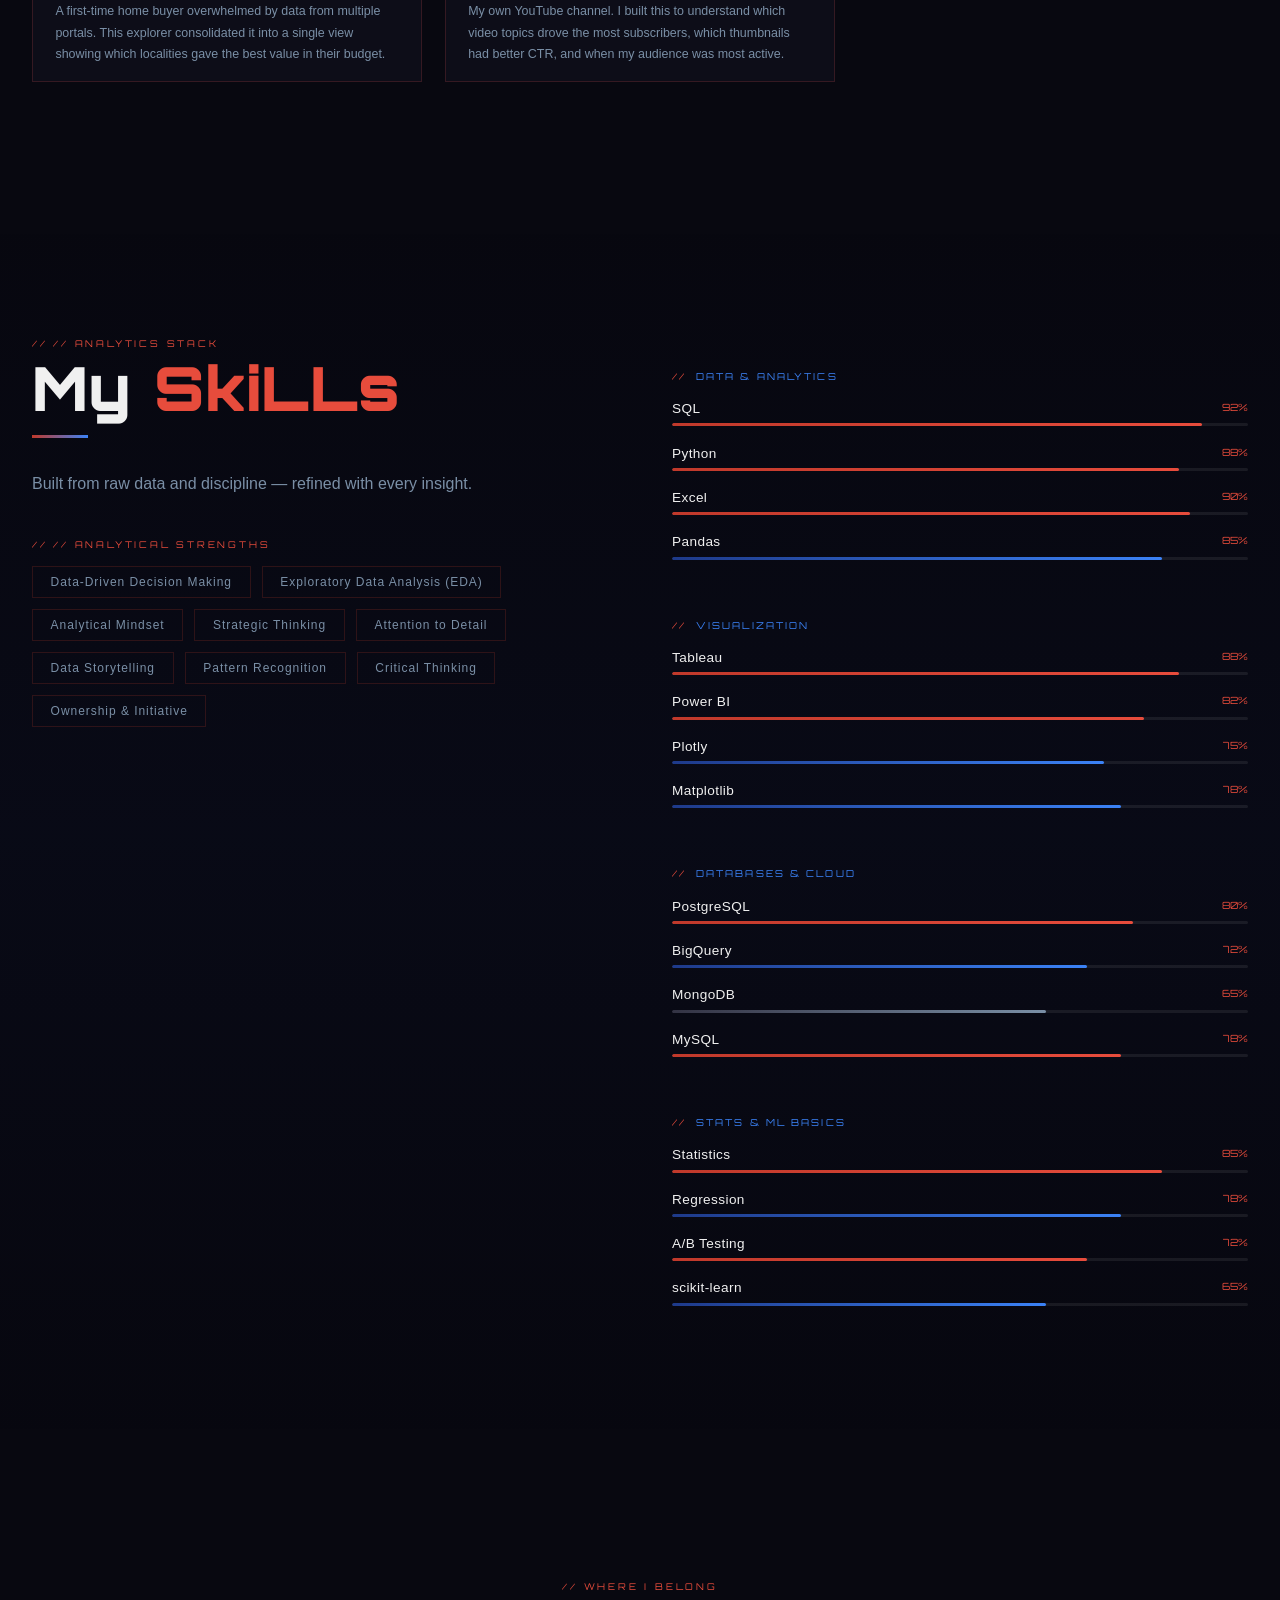
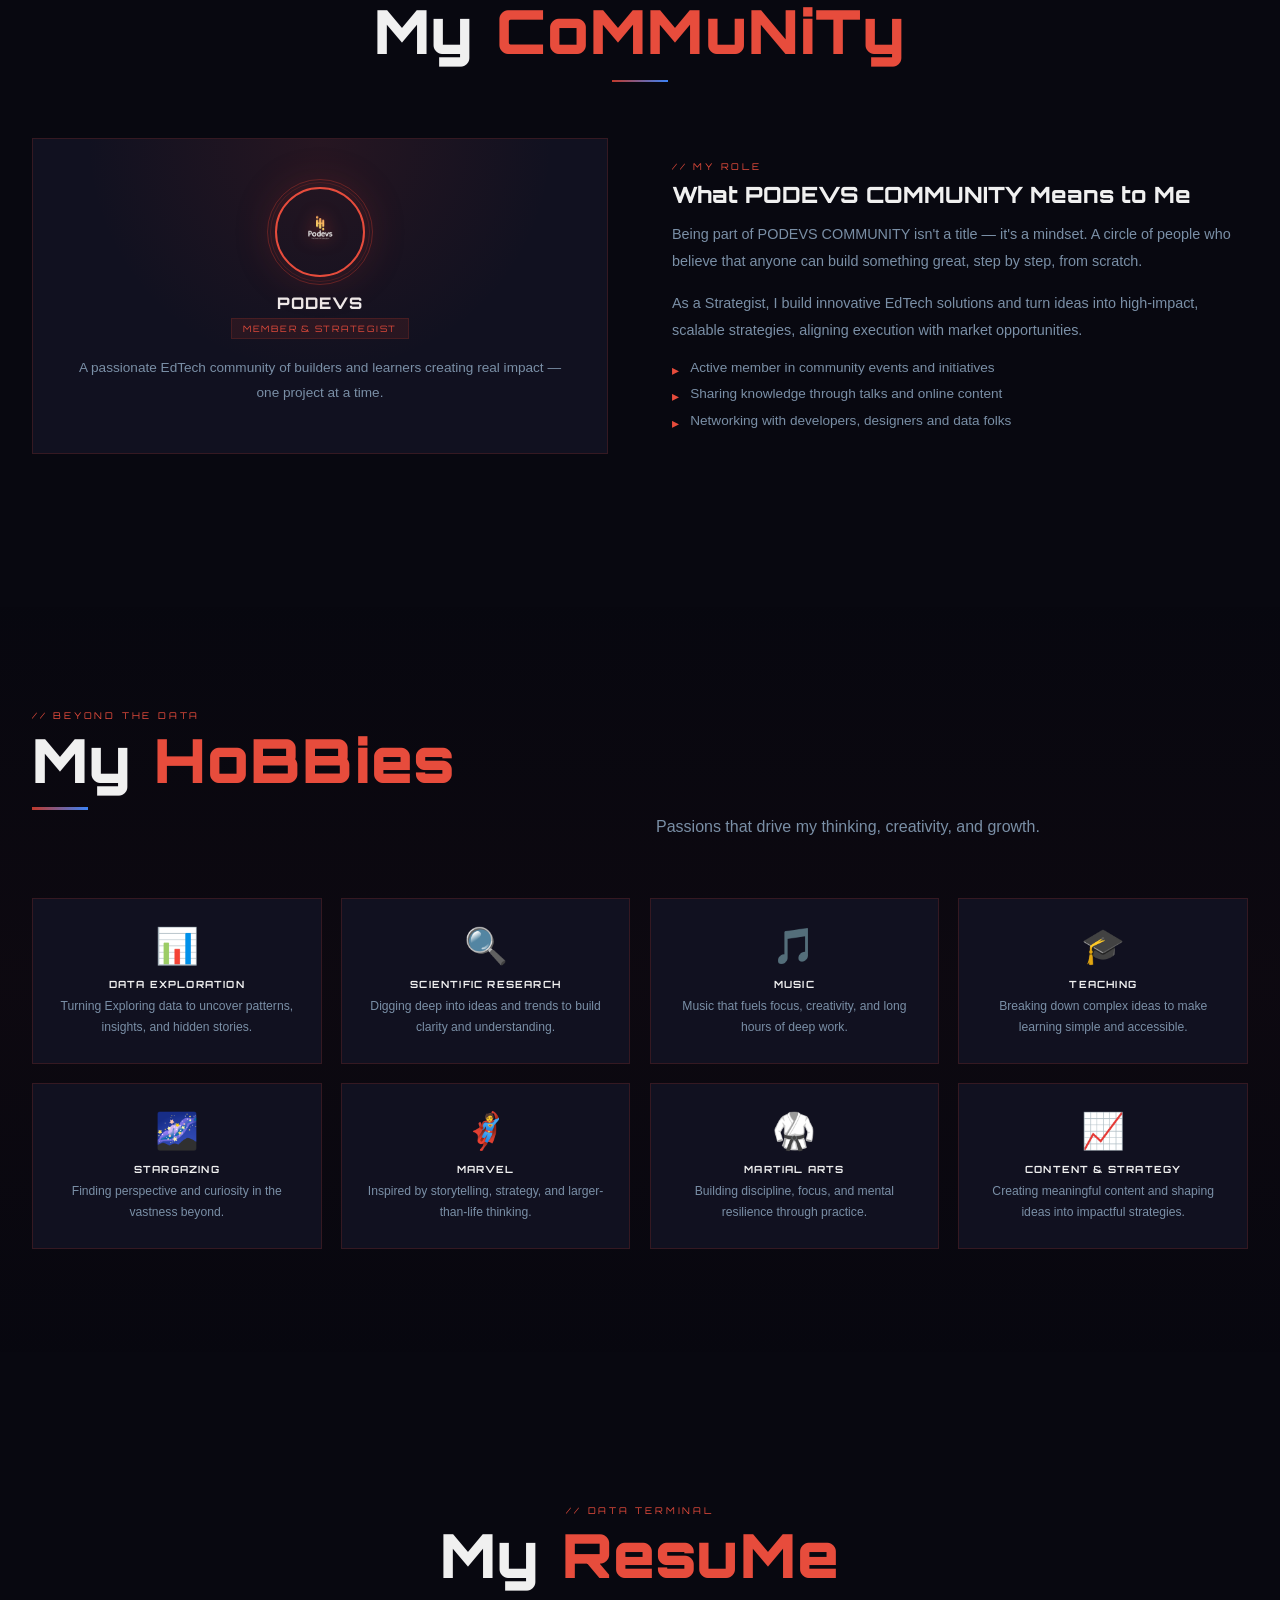
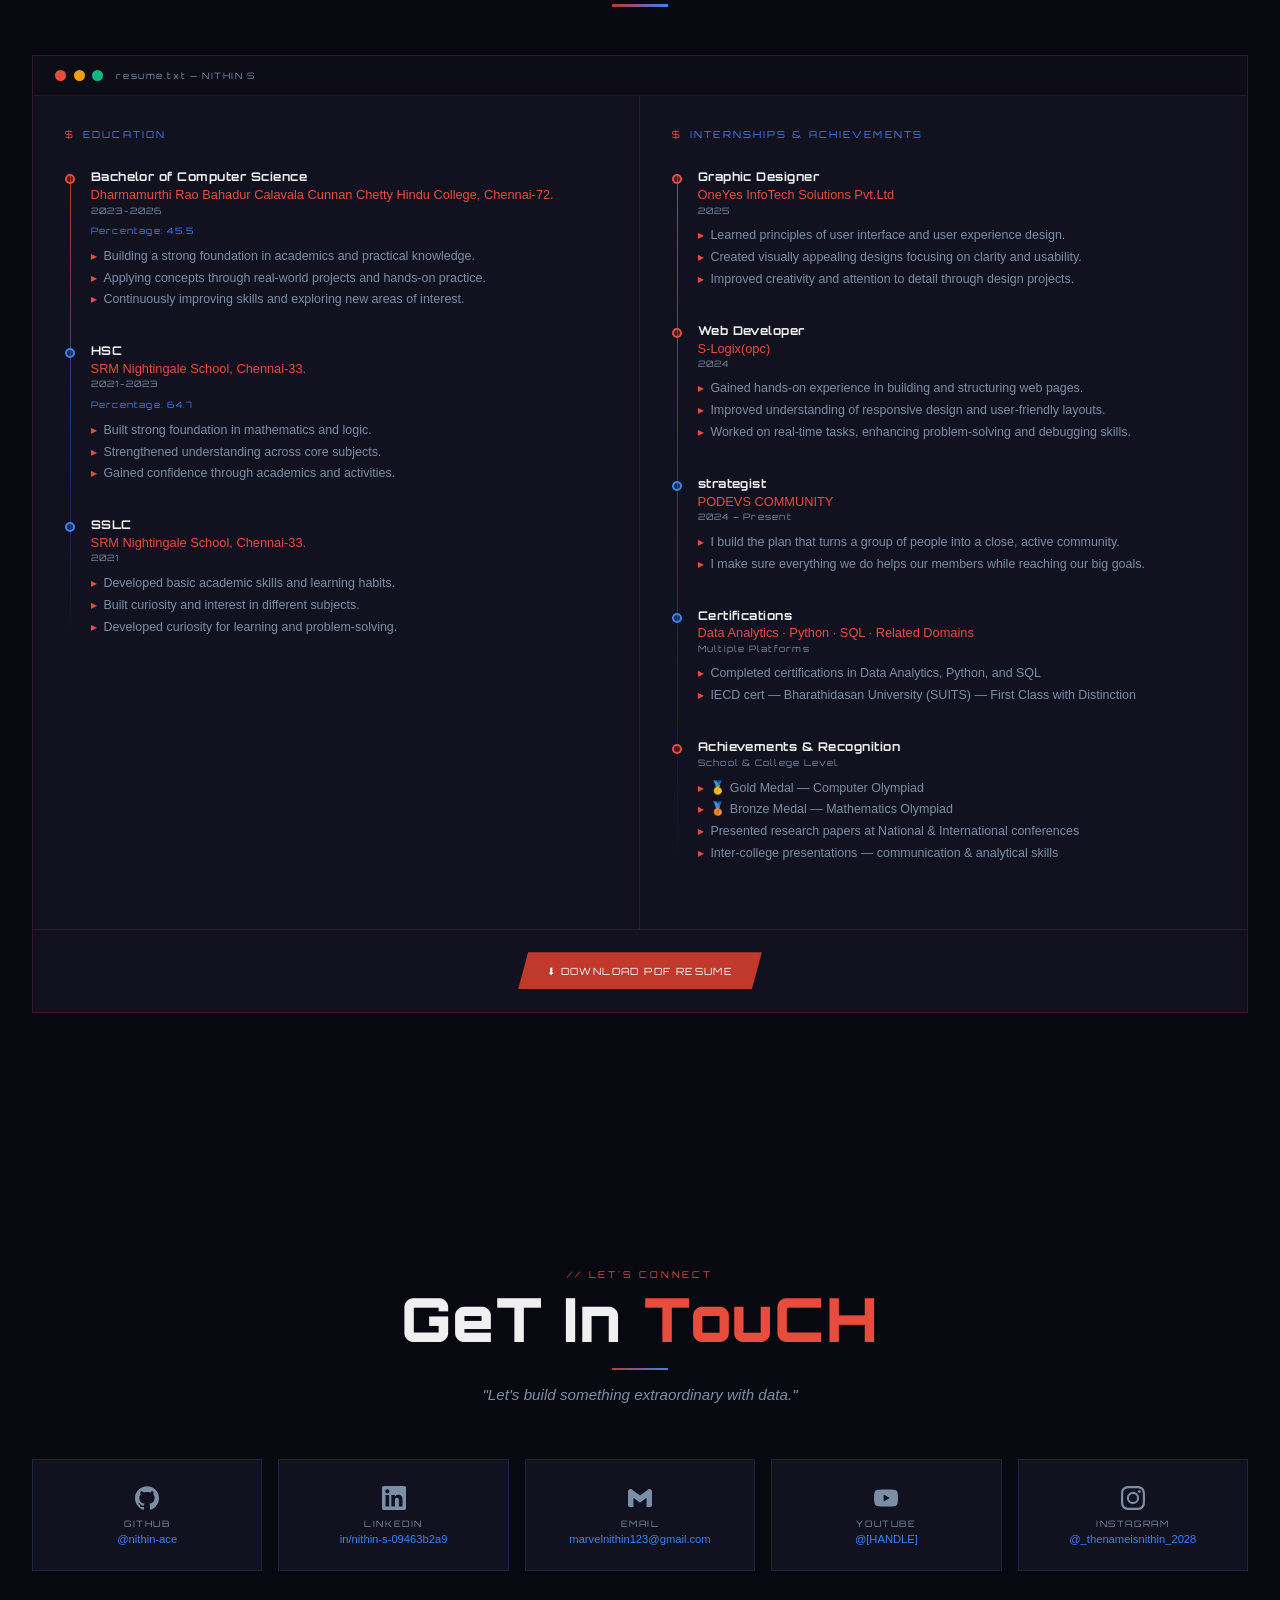
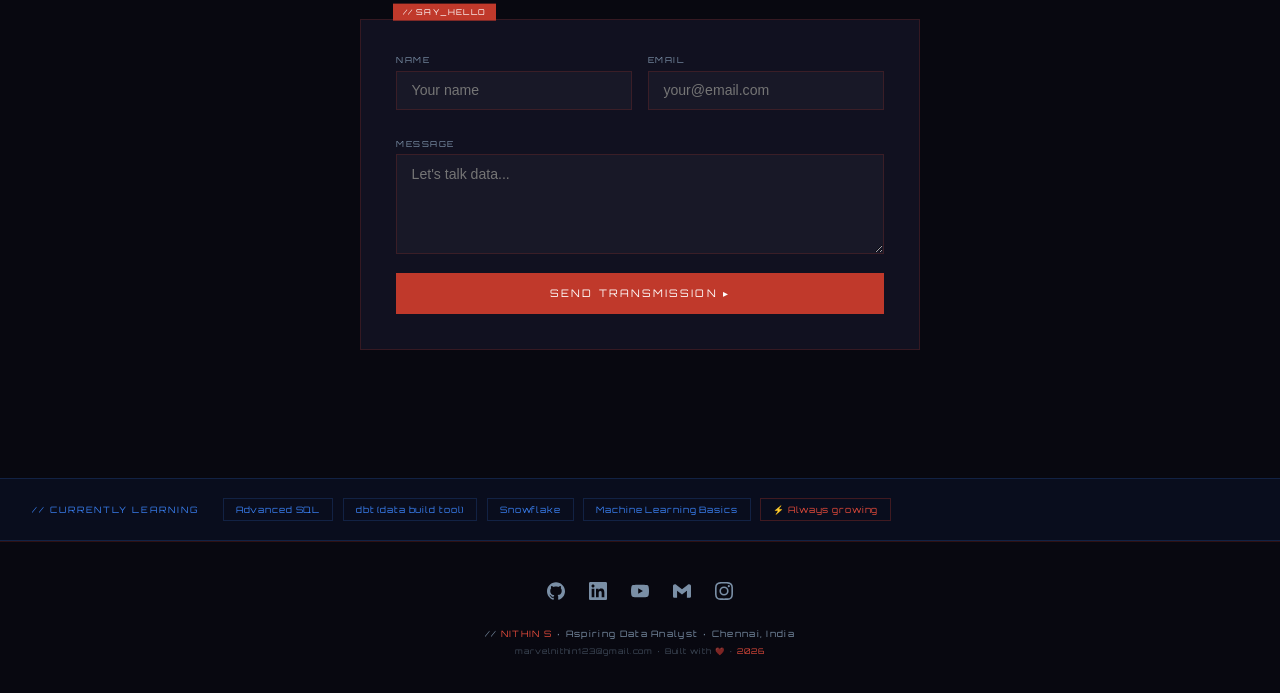
==== commit 1d298ad3: "Update index.html" ====
--- a/index.html
+++ b/index.html
@@ -318,7 +318,7 @@
 .t-role{font-family:var(--r);font-size:.75rem;font-weight:700;letter-spacing:.04em;color:var(--white);margin-bottom:.18rem}
 .t-org{font-size:.8rem;color:var(--redl);margin-bottom:.15rem}
 .t-date{font-family:var(--r);font-size:.55rem;letter-spacing:.14em;color:var(--muted);margin-bottom:.6rem}
-.t-cgpa{font-family:var(--r);font-size:.65rem;font-weight:500;letter-spacing:.04em;color:var(--white);margin-bottom:.18rem}
+.t-cgpa{font-family:var(--r);font-size:.55rem;letter-spacing:.14em;color:var(--bluel);margin-bottom:.6rem}
 .t-bullets li{font-size:.78rem;color:var(--muted);line-height:1.75;padding-left:.8rem;position:relative}
 .t-bullets li::before{content:'▸';position:absolute;left:0;color:var(--redl)}
 .term-footer{padding:1.4rem 2rem;border-top:1px solid var(--border);display:flex;align-items:center;justify-content:center}
@@ -952,26 +952,26 @@
               </ul>
             </div>
             <div class="t-entry">
-              <div class="t-dot dr"></div>
-              <div class="t-role">Completed multiple certifications in areas such as Data Analytics, Python, SQL, and related domains.</div>
-            </div>
-            <div class="t-entry">
-              <div class="t-dot dr"></div>
-              <div class="t-role">Earned certification from IECD, Bharathidasan University (SUITS) in Programming Techniques with First Class with Distinction (2018).</div>
-            </div>
-            <div class="t-entry">
-              <div class="t-dot dr"></div>
-              <div class="t-role">Awarded Gold Medal in Computer Olympiad and Bronze Medal in Mathematics Olympiad during school.</div>
-            </div>
-            <div class="t-entry">
-              <div class="t-dot dr"></div>
-              <div class="t-role">Presented research papers at both National and International level conferences across two colleges.</div>
-            </div>
-            <div class="t-entry">
-              <div class="t-dot dr"></div>
-              <div class="t-role">Delivered presentations in inter-college competitions, showcasing communication and analytical skills.</div>
-              </ul>
-            </div>
+              <div class="t-dot db"></div>
+              <div class="t-role">Certifications</div>
+              <div class="t-org">Data Analytics · Python · SQL · Related Domains</div>
+              <div class="t-date">Multiple Platforms</div>
+              <ul class="t-bullets">
+                <li>Completed certifications in Data Analytics, Python, and SQL</li>
+                <li>IECD cert — Bharathidasan University (SUITS) — First Class with Distinction</li>
+             </ul>
+           </div>
+           <div class="t-entry">
+             <div class="t-dot dr"></div>
+             <div class="t-role">Achievements & Recognition</div>
+             <div class="t-date">School & College Level</div>
+            <ul class="t-bullets">
+               <li>🥇 Gold Medal — Computer Olympiad</li>
+               <li>🥉 Bronze Medal — Mathematics Olympiad</li>
+               <li>Presented research papers at National & International conferences</li>
+               <li>Inter-college presentations — communication & analytical skills</li>
+            </ul>
+           </div>
           </div>
         </div>
       </div>
@@ -1026,8 +1026,50 @@
   </div>
 </section>
 
-<footer>
-  <p>// <span>NITHIN S</span> · Data Analyst Portfolio · Built with ❤️ · <span id="yr"></span></p>
+<!-- CURRENTLY LEARNING STRIP -->
+<div style="background:rgba(37,99,235,.06);border-top:1px solid var(--borderb);border-bottom:1px solid var(--borderb);padding:1.2rem 0;position:relative;z-index:1">
+  <div class="wrap" style="display:flex;align-items:center;gap:1.5rem;flex-wrap:wrap">
+    <span style="font-family:var(--r);font-size:.55rem;letter-spacing:.22em;color:var(--bluel);text-transform:uppercase;flex-shrink:0">// Currently Learning</span>
+    <div style="display:flex;gap:.6rem;flex-wrap:wrap">
+      <span style="font-family:var(--r);font-size:.55rem;padding:.3rem .75rem;border:1px solid var(--borderb);color:var(--bluel);letter-spacing:.1em">Advanced SQL</span>
+      <span style="font-family:var(--r);font-size:.55rem;padding:.3rem .75rem;border:1px solid var(--borderb);color:var(--bluel);letter-spacing:.1em">dbt (data build tool)</span>
+      <span style="font-family:var(--r);font-size:.55rem;padding:.3rem .75rem;border:1px solid var(--borderb);color:var(--bluel);letter-spacing:.1em">Snowflake</span>
+      <span style="font-family:var(--r);font-size:.55rem;padding:.3rem .75rem;border:1px solid var(--borderb);color:var(--bluel);letter-spacing:.1em">Machine Learning Basics</span>
+      <span style="font-family:var(--r);font-size:.55rem;padding:.3rem .75rem;border:1px solid rgba(192,57,43,.3);color:var(--redl);letter-spacing:.1em;animation:logopulse 2s ease-in-out infinite">⚡ Always growing</span>
+    </div>
+  </div>
+</div>
+
+<footer style="padding:2.5rem 0;border-top:1px solid var(--border);position:relative;z-index:1">
+  <div class="wrap" style="display:flex;flex-direction:column;align-items:center;gap:1.5rem">
+    <!-- social icons row -->
+    <div style="display:flex;gap:1.5rem;align-items:center">
+      <a href="https://github.com/nithin-ace" target="_blank" style="color:var(--muted);transition:color .2s" onmouseover="this.style.color='var(--redl)'" onmouseout="this.style.color='var(--muted)'">
+        <svg width="18" height="18" viewBox="0 0 24 24" fill="currentColor"><path d="M12 .297c-6.63 0-12 5.373-12 12 0 5.303 3.438 9.8 8.205 11.385.6.113.82-.258.82-.577 0-.285-.01-1.04-.015-2.04-3.338.724-4.042-1.61-4.042-1.61C4.422 18.07 3.633 17.7 3.633 17.7c-1.087-.744.084-.729.084-.729 1.205.084 1.838 1.236 1.838 1.236 1.07 1.835 2.809 1.305 3.495.998.108-.776.417-1.305.76-1.605-2.665-.3-5.466-1.332-5.466-5.93 0-1.31.465-2.38 1.235-3.22-.135-.303-.54-1.523.105-3.176 0 0 1.005-.322 3.3 1.23.96-.267 1.98-.399 3-.405 1.02.006 2.04.138 3 .405 2.28-1.552 3.285-1.23 3.285-1.23.645 1.653.24 2.873.12 3.176.765.84 1.23 1.91 1.23 3.22 0 4.61-2.805 5.625-5.475 5.92.42.36.81 1.096.81 2.22 0 1.606-.015 2.896-.015 3.286 0 .315.21.69.825.57C20.565 22.092 24 17.592 24 12.297c0-6.627-5.373-12-12-12"/></svg>
+      </a>
+      <a href="https://www.linkedin.com/in/nithin-s-09463b2a9/" target="_blank" style="color:var(--muted);transition:color .2s" onmouseover="this.style.color='var(--redl)'" onmouseout="this.style.color='var(--muted)'">
+        <svg width="18" height="18" viewBox="0 0 24 24" fill="currentColor"><path d="M20.447 20.452h-3.554v-5.569c0-1.328-.027-3.037-1.852-3.037-1.853 0-2.136 1.445-2.136 2.939v5.667H9.351V9h3.414v1.561h.046c.477-.9 1.637-1.85 3.37-1.85 3.601 0 4.267 2.37 4.267 5.455v6.286zM5.337 7.433c-1.144 0-2.063-.926-2.063-2.065 0-1.138.92-2.063 2.063-2.063 1.14 0 2.064.925 2.064 2.063 0 1.139-.925 2.065-2.064 2.065zm1.782 13.019H3.555V9h3.564v11.452zM22.225 0H1.771C.792 0 0 .774 0 1.729v20.542C0 23.227.792 24 1.771 24h20.451C23.2 24 24 23.227 24 22.271V1.729C24 .774 23.2 0 22.222 0h.003z"/></svg>
+      </a>
+      <a href="https://youtube.com/@[YOUR-YOUTUBE-HANDLE]" target="_blank" style="color:var(--muted);transition:color .2s" onmouseover="this.style.color='var(--redl)'" onmouseout="this.style.color='var(--muted)'">
+        <svg width="18" height="18" viewBox="0 0 24 24" fill="currentColor"><path d="M23.495 6.205a3.007 3.007 0 0 0-2.088-2.088c-1.87-.501-9.396-.501-9.396-.501s-7.507-.01-9.396.501A3.007 3.007 0 0 0 .527 6.205a31.247 31.247 0 0 0-.522 5.805 31.247 31.247 0 0 0 .522 5.783 3.007 3.007 0 0 0 2.088 2.088c1.868.502 9.396.502 9.396.502s7.506 0 9.396-.502a3.007 3.007 0 0 0 2.088-2.088 31.247 31.247 0 0 0 .5-5.783 31.247 31.247 0 0 0-.5-5.805zM9.609 15.601V8.408l6.264 3.602z"/></svg>
+      </a>
+      <a href="mailto:marvelnithin123@gmail.com" style="color:var(--muted);transition:color .2s" onmouseover="this.style.color='var(--redl)'" onmouseout="this.style.color='var(--muted)'">
+        <svg width="18" height="18" viewBox="0 0 24 24" fill="currentColor"><path d="M24 5.457v13.909c0 .904-.732 1.636-1.636 1.636h-3.819V11.73L12 16.64l-6.545-4.91v9.273H1.636A1.636 1.636 0 0 1 0 19.366V5.457c0-2.023 2.309-3.178 3.927-1.964L5.455 4.64 12 9.548l6.545-4.907 1.528-1.148C21.69 2.28 24 3.434 24 5.457z"/></svg>
+      </a>
+      <a href="https://www.instagram.com/_thenameisnithin_2028" target="_blank" style="color:var(--muted);transition:color .2s" onmouseover="this.style.color='var(--redl)'" onmouseout="this.style.color='var(--muted)'">
+        <svg width="18" height="18" viewBox="0 0 24 24" fill="currentColor"><path d="M12 2.163c3.204 0 3.584.012 4.85.07 3.252.148 4.771 1.691 4.919 4.919.058 1.265.069 1.645.069 4.849 0 3.205-.012 3.584-.069 4.849-.149 3.225-1.664 4.771-4.919 4.919-1.266.058-1.644.07-4.85.07-3.204 0-3.584-.012-4.849-.07-3.26-.149-4.771-1.699-4.919-4.92-.058-1.265-.07-1.644-.07-4.849 0-3.204.013-3.583.07-4.849.149-3.227 1.664-4.771 4.919-4.919 1.266-.057 1.645-.069 4.849-.069zM12 0C8.741 0 8.333.014 7.053.072 2.695.272.273 2.69.073 7.052.014 8.333 0 8.741 0 12c0 3.259.014 3.668.072 4.948.2 4.358 2.618 6.78 6.98 6.98C8.333 23.986 8.741 24 12 24c3.259 0 3.668-.014 4.948-.072 4.354-.2 6.782-2.618 6.979-6.98.059-1.28.073-1.689.073-4.948 0-3.259-.014-3.667-.072-4.947-.196-4.354-2.617-6.78-6.979-6.98C15.668.014 15.259 0 12 0zm0 5.838a6.162 6.162 0 1 0 0 12.324 6.162 6.162 0 0 0 0-12.324zM12 16a4 4 0 1 1 0-8 4 4 0 0 1 0 8zm6.406-11.845a1.44 1.44 0 1 0 0 2.881 1.44 1.44 0 0 0 0-2.881z"/></svg>
+      </a>
+    </div>
+    <!-- copyright -->
+    <div style="text-align:center">
+      <p style="font-family:var(--r);font-size:.55rem;letter-spacing:.15em;color:var(--muted)">
+        // <span style="color:var(--redl)">NITHIN S</span> · Aspiring Data Analyst · Chennai, India
+      </p>
+      <p style="font-family:var(--r);font-size:.48rem;letter-spacing:.12em;color:rgba(122,143,166,.5);margin-top:.4rem">
+        marvelnithin123@gmail.com · Built with ❤️ · <span id="yr"></span>
+      </p>
+    </div>
+  </div>
 </footer>
 
 <!-- ======================== JS ======================== -->
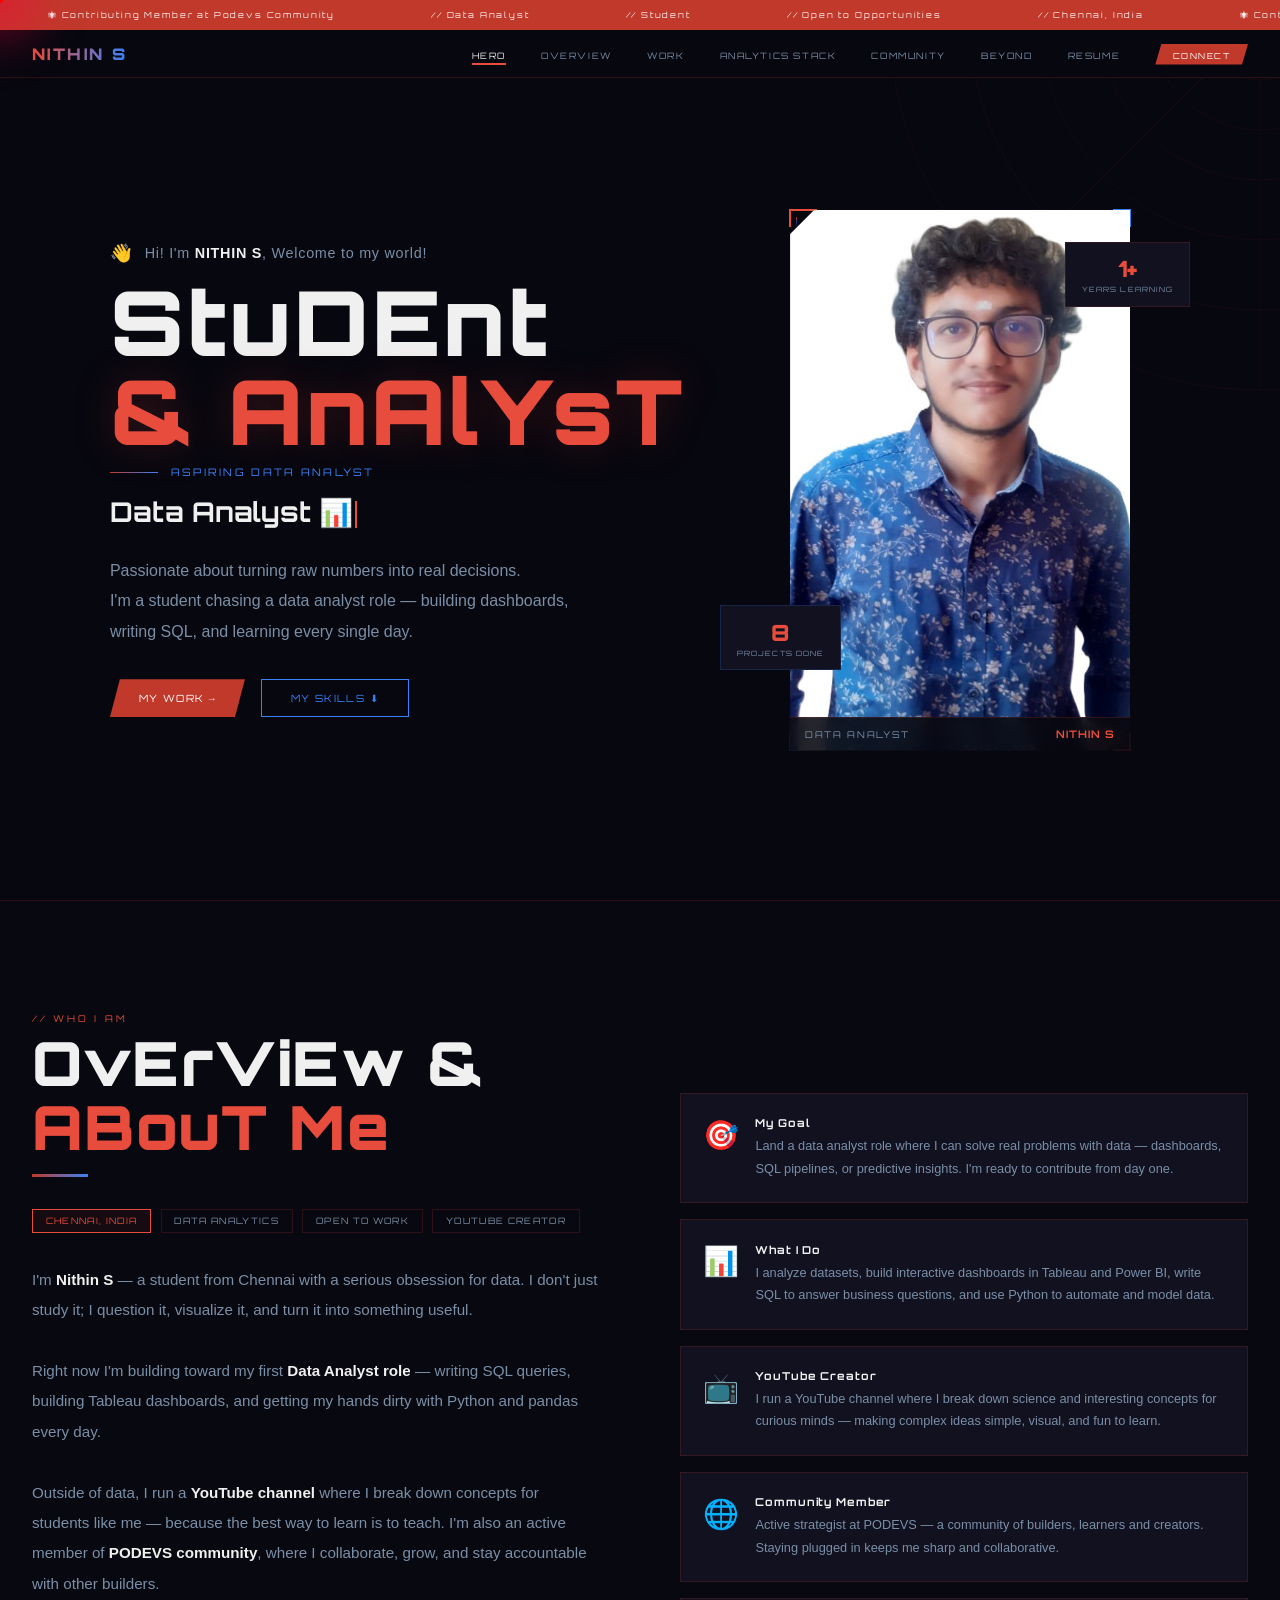
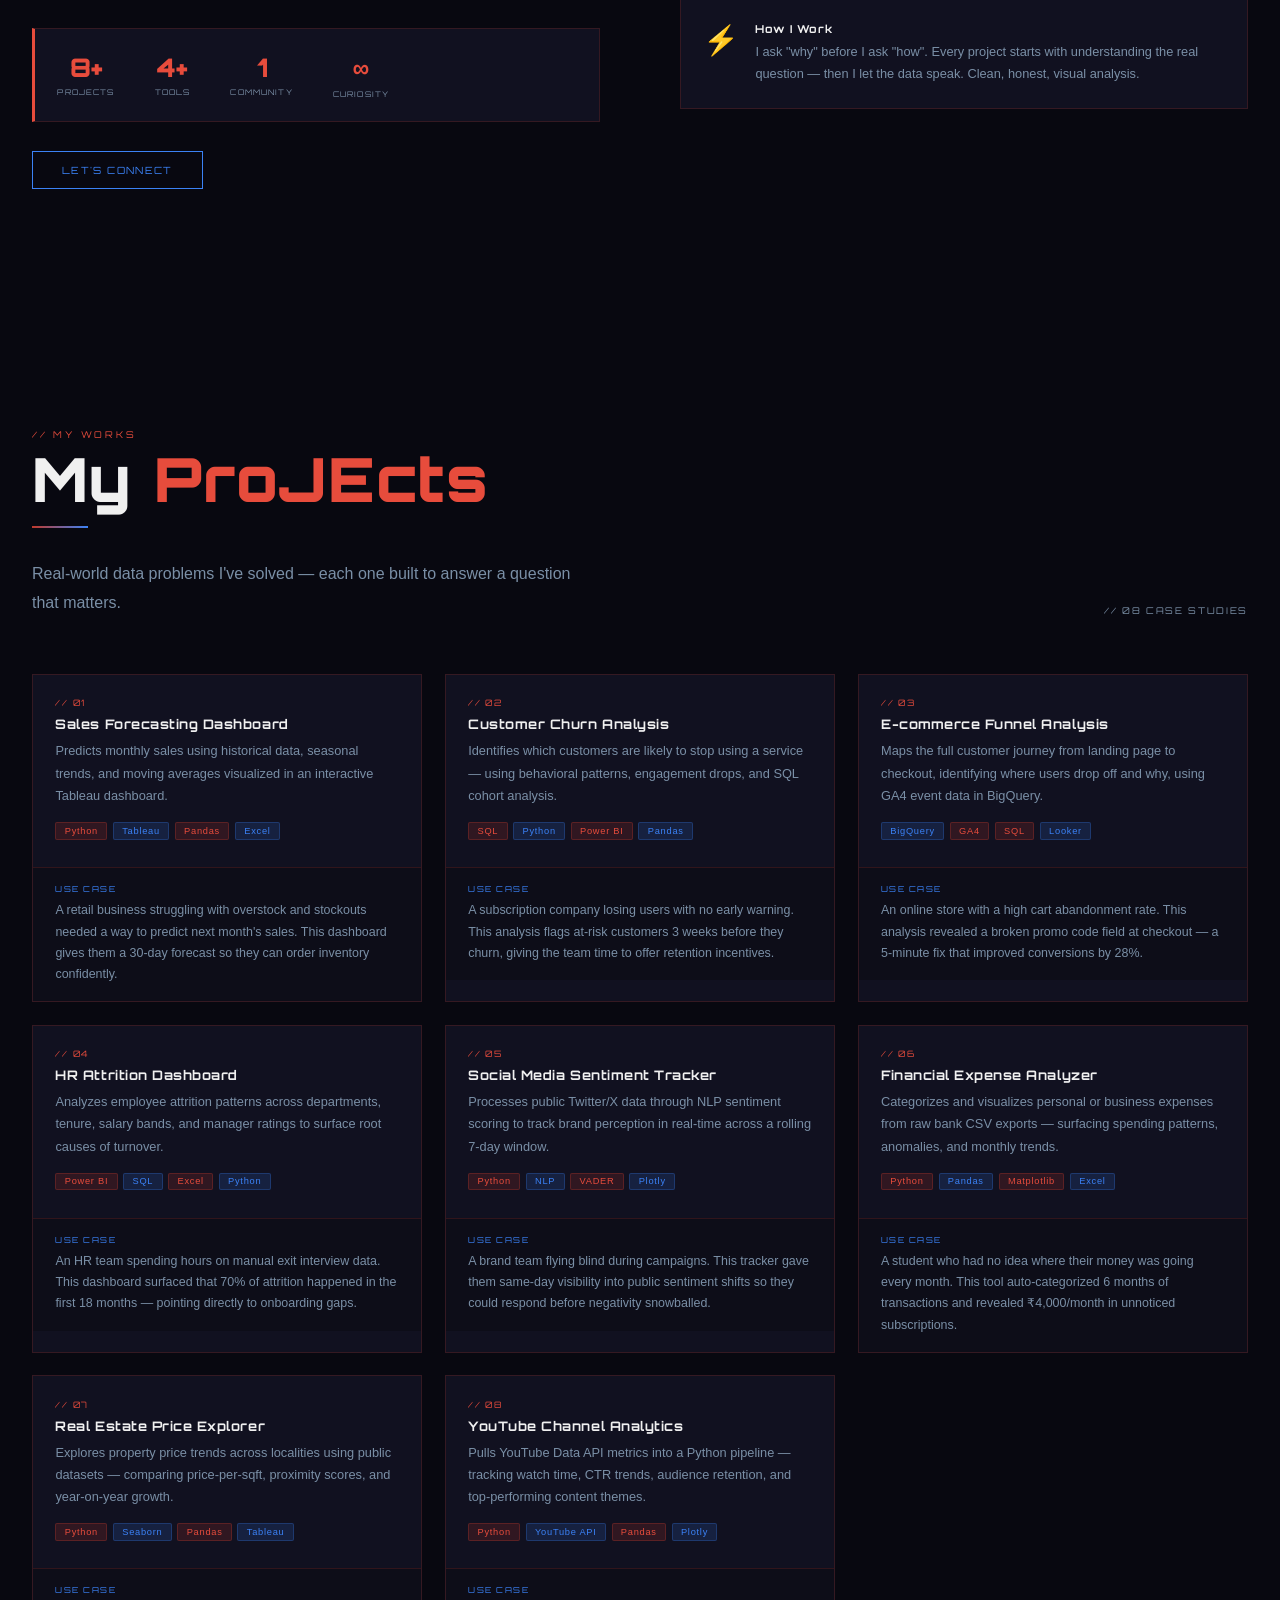
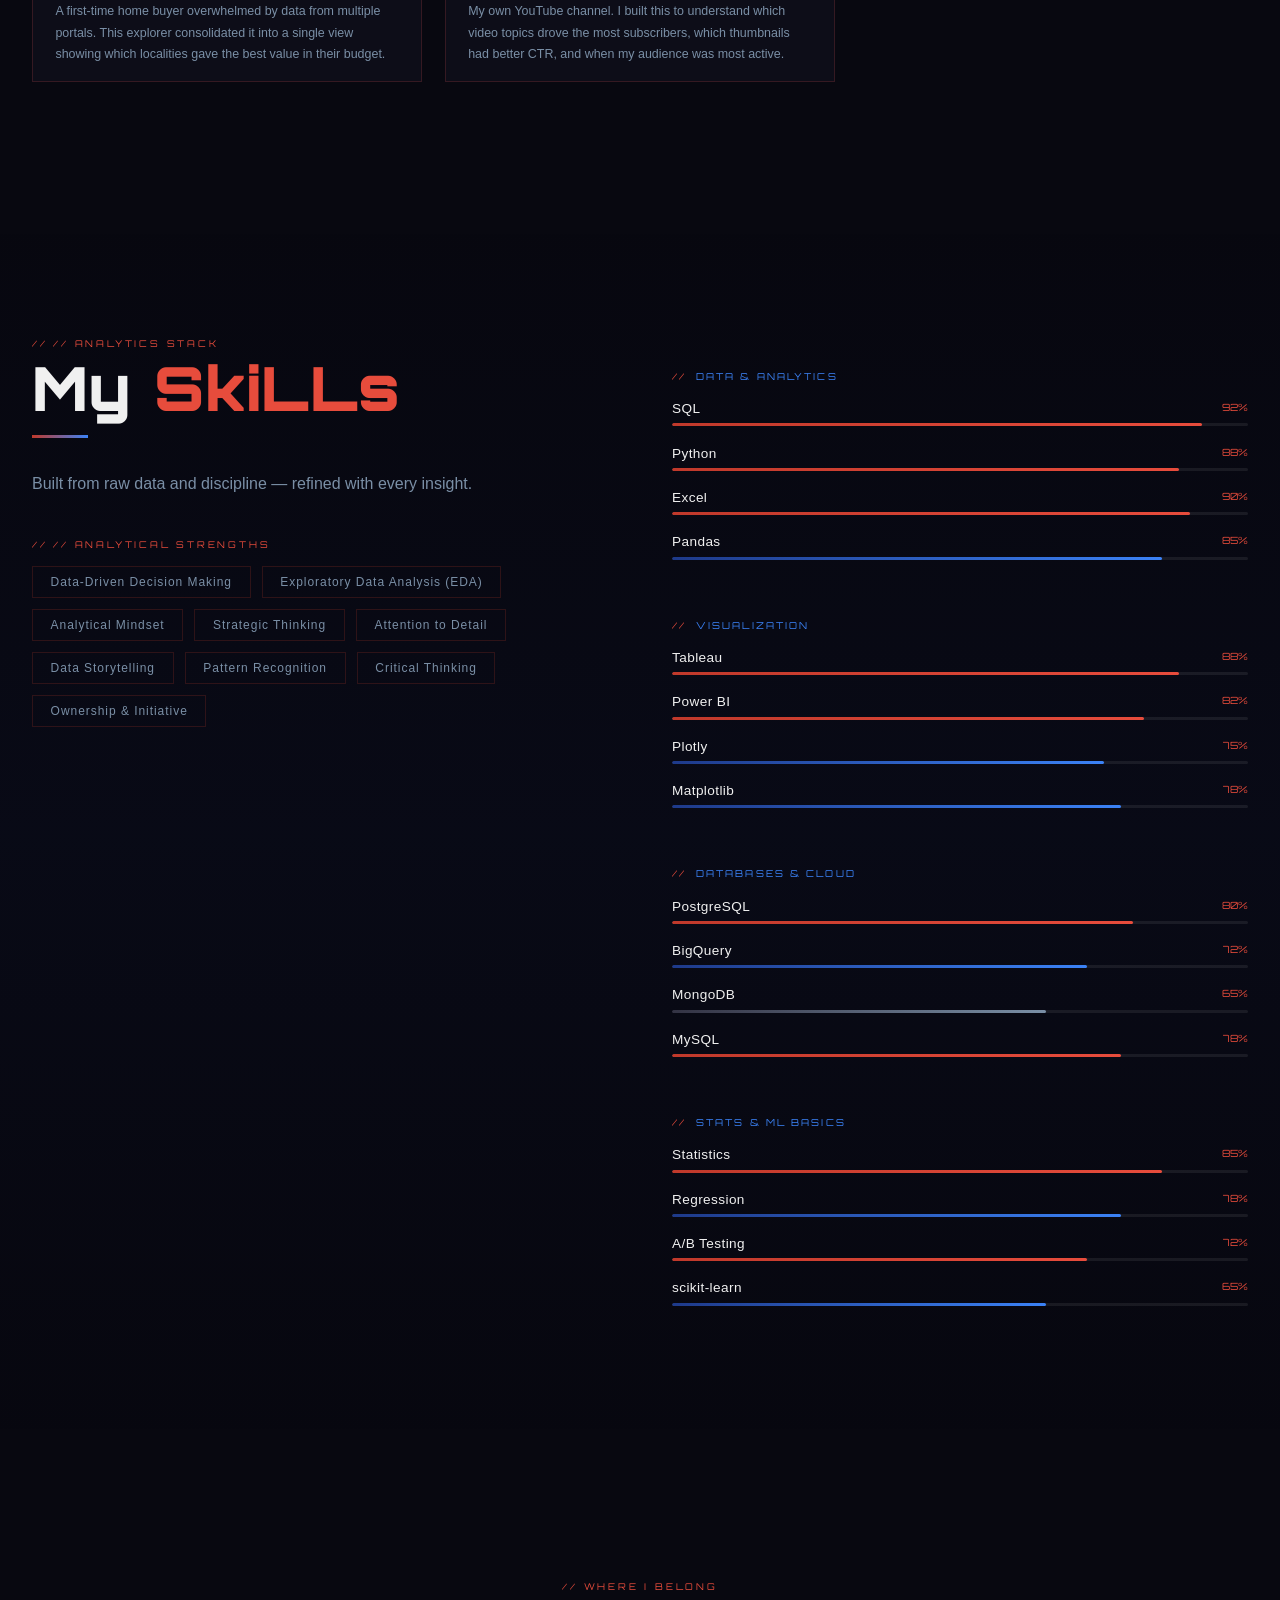
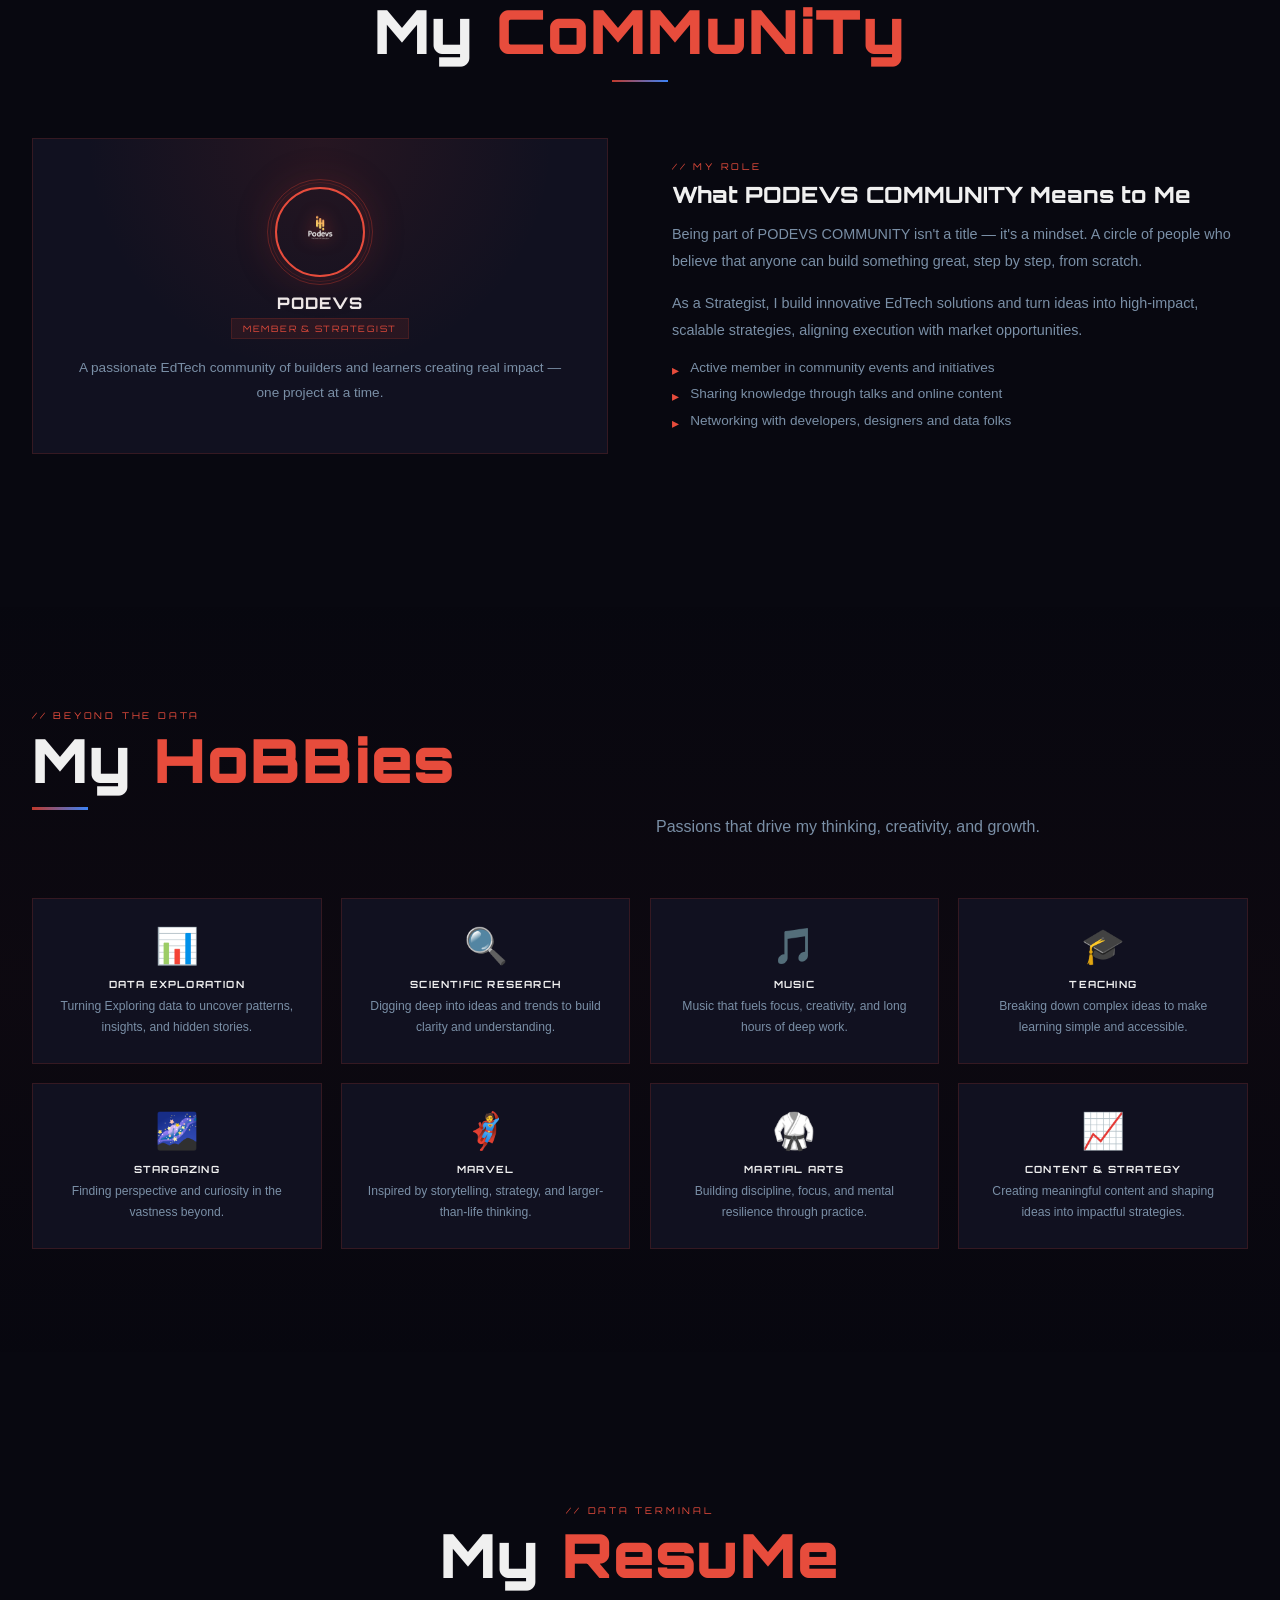
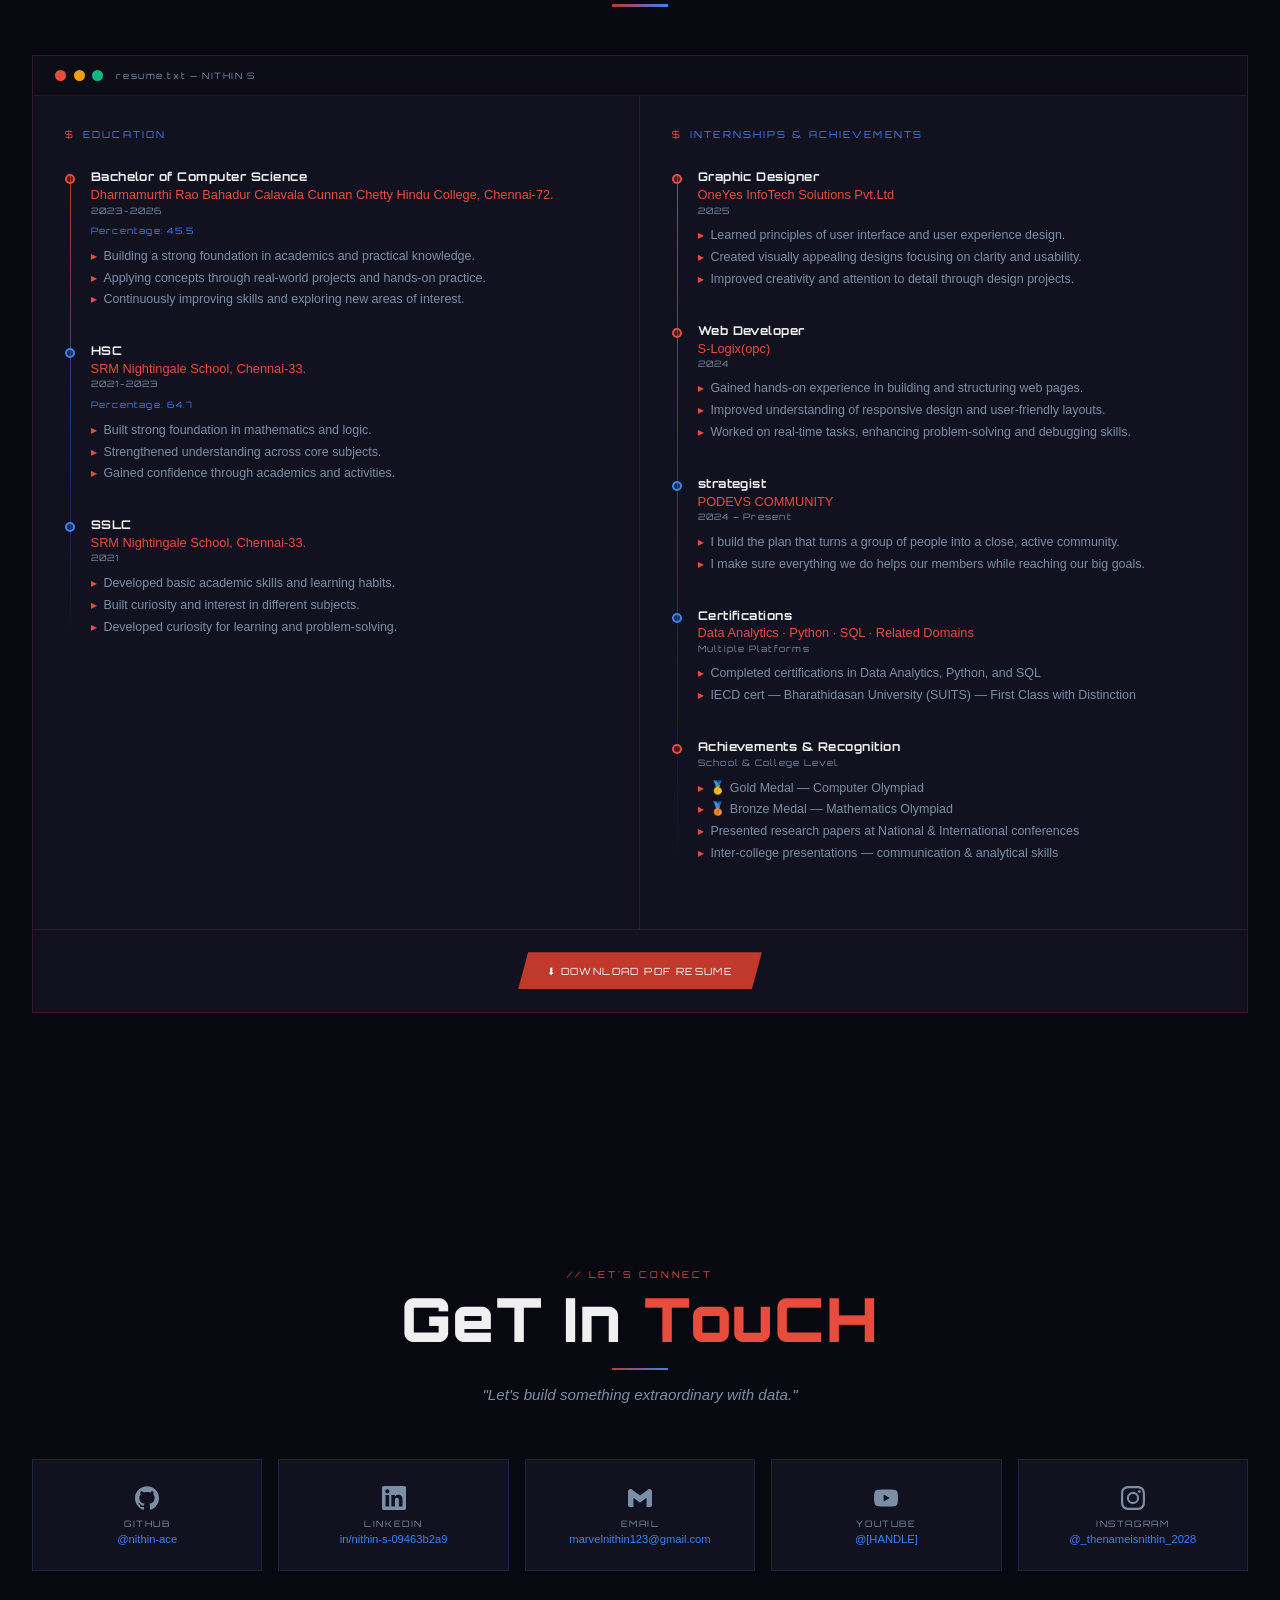
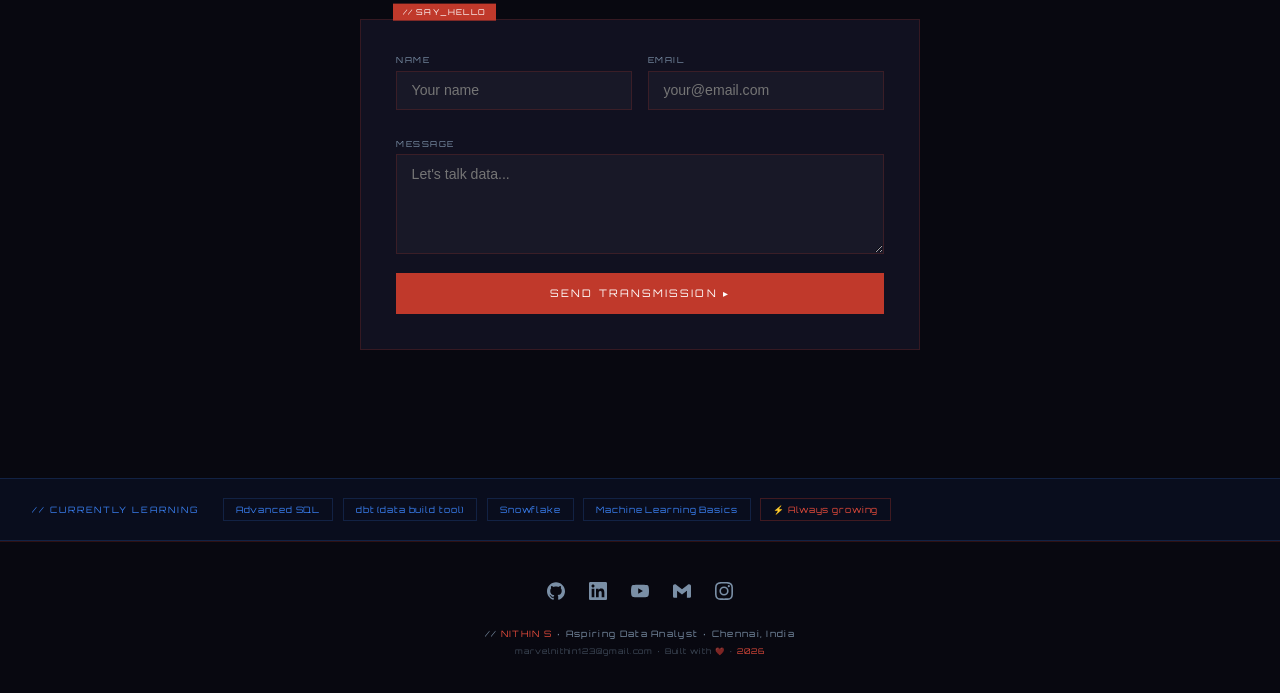
==== commit 417ad61d: "Update index.html" ====
--- a/index.html
+++ b/index.html
@@ -360,8 +360,11 @@
    RESPONSIVE
    ============================================================ */
 @media(max-width:1024px){
-  .hero-grid{grid-template-columns:1fr;text-align:center}
-  .hero-photo{display:none}
+  .hero-grid{grid-template-columns:1fr;text-align:center;justify-items:center}
+  .hero-photo{display:flex;justify-content:center;width:100%;margin-top:3rem}
+  .photo-frame{width:260px;height:380px}
+  .hero-badge{top:20px;right:0px}
+  .hero-badge2{bottom:60px;left:0px}
   .projects-header{grid-template-columns:1fr}
   .skills-intro{grid-template-columns:1fr}
   .comm-grid{grid-template-columns:1fr}
@@ -370,8 +373,11 @@
   .term-col:first-child{border-right:none;border-bottom:1px solid var(--border)}
   .soc-row{grid-template-columns:repeat(3,1fr)}
   .hob-header{grid-template-columns:1fr}
+  .about-grid{grid-template-columns:1fr}
+  .hero-bio{max-width:100%;text-align:center}
 }
 @media(max-width:768px){
+  .wrap{padding:0 1.2rem}
   .proj-grid{grid-template-columns:1fr}
   .hob-grid{grid-template-columns:repeat(2,1fr)}
   .soc-row{grid-template-columns:repeat(2,1fr)}
@@ -380,10 +386,32 @@
   .nav-links.open{display:flex}
   .cf-row{grid-template-columns:1fr}
   .hero-btns{justify-content:center}
-  .sec-sub{max-width:100%}
+  .sec-sub{max-width:100%;text-align:center}
   .hero-tag,.hero-hi{justify-content:center}
+  .hero-bio{text-align:center;max-width:100%}
+  .about-body{text-align:left}
+  .about-tag-row{justify-content:center}
+  .about-highlight{flex-wrap:wrap;gap:1rem;justify-content:center}
+  .sec-bar{margin-left:auto;margin-right:auto}
+  .skills-intro{gap:2rem}
+  .comm-grid{gap:2rem}
+  .photo-frame{width:220px;height:320px}
+  .hero-badge{display:none}
+  .hero-badge2{display:none}
 }
 @media(max-width:480px){
+  .wrap{padding:0 1rem}
+  .hob-grid{grid-template-columns:1fr 1fr}
+  .soc-row{grid-template-columns:1fr 1fr}
+  .proj-grid{grid-template-columns:1fr}
+  .photo-frame{width:200px;height:290px}
+  .hero-name{font-size:clamp(2.2rem,10vw,3rem)}
+  .sec-big{font-size:clamp(1.8rem,8vw,2.5rem)}
+  .term-col{padding:1.2rem}
+  .cf{padding:1.4rem}
+  .about-highlight{gap:.8rem}
+  .ah-num{font-size:1.2rem}
+}@media(max-width:480px){
   .hob-grid{grid-template-columns:1fr 1fr}
   .soc-row{grid-template-columns:1fr 1fr}
   .proj-grid{grid-template-columns:1fr}
@@ -755,7 +783,7 @@
             <div class="about-card-icon">📺</div>
             <div>
               <div class="about-card-title">YouTube Creator</div>
-              <div class="about-card-text">I run a YouTube channel teaching intresting things to students. Teaching forces me to understand things deeply.</div>
+              <div class="about-card-text"><div class="about-card-text">I run a YouTube channel where I break down science and interesting concepts for curious minds — making complex ideas simple, visual, and fun to learn.</div></div>
             </div>
           </div>
           <div class="about-card">
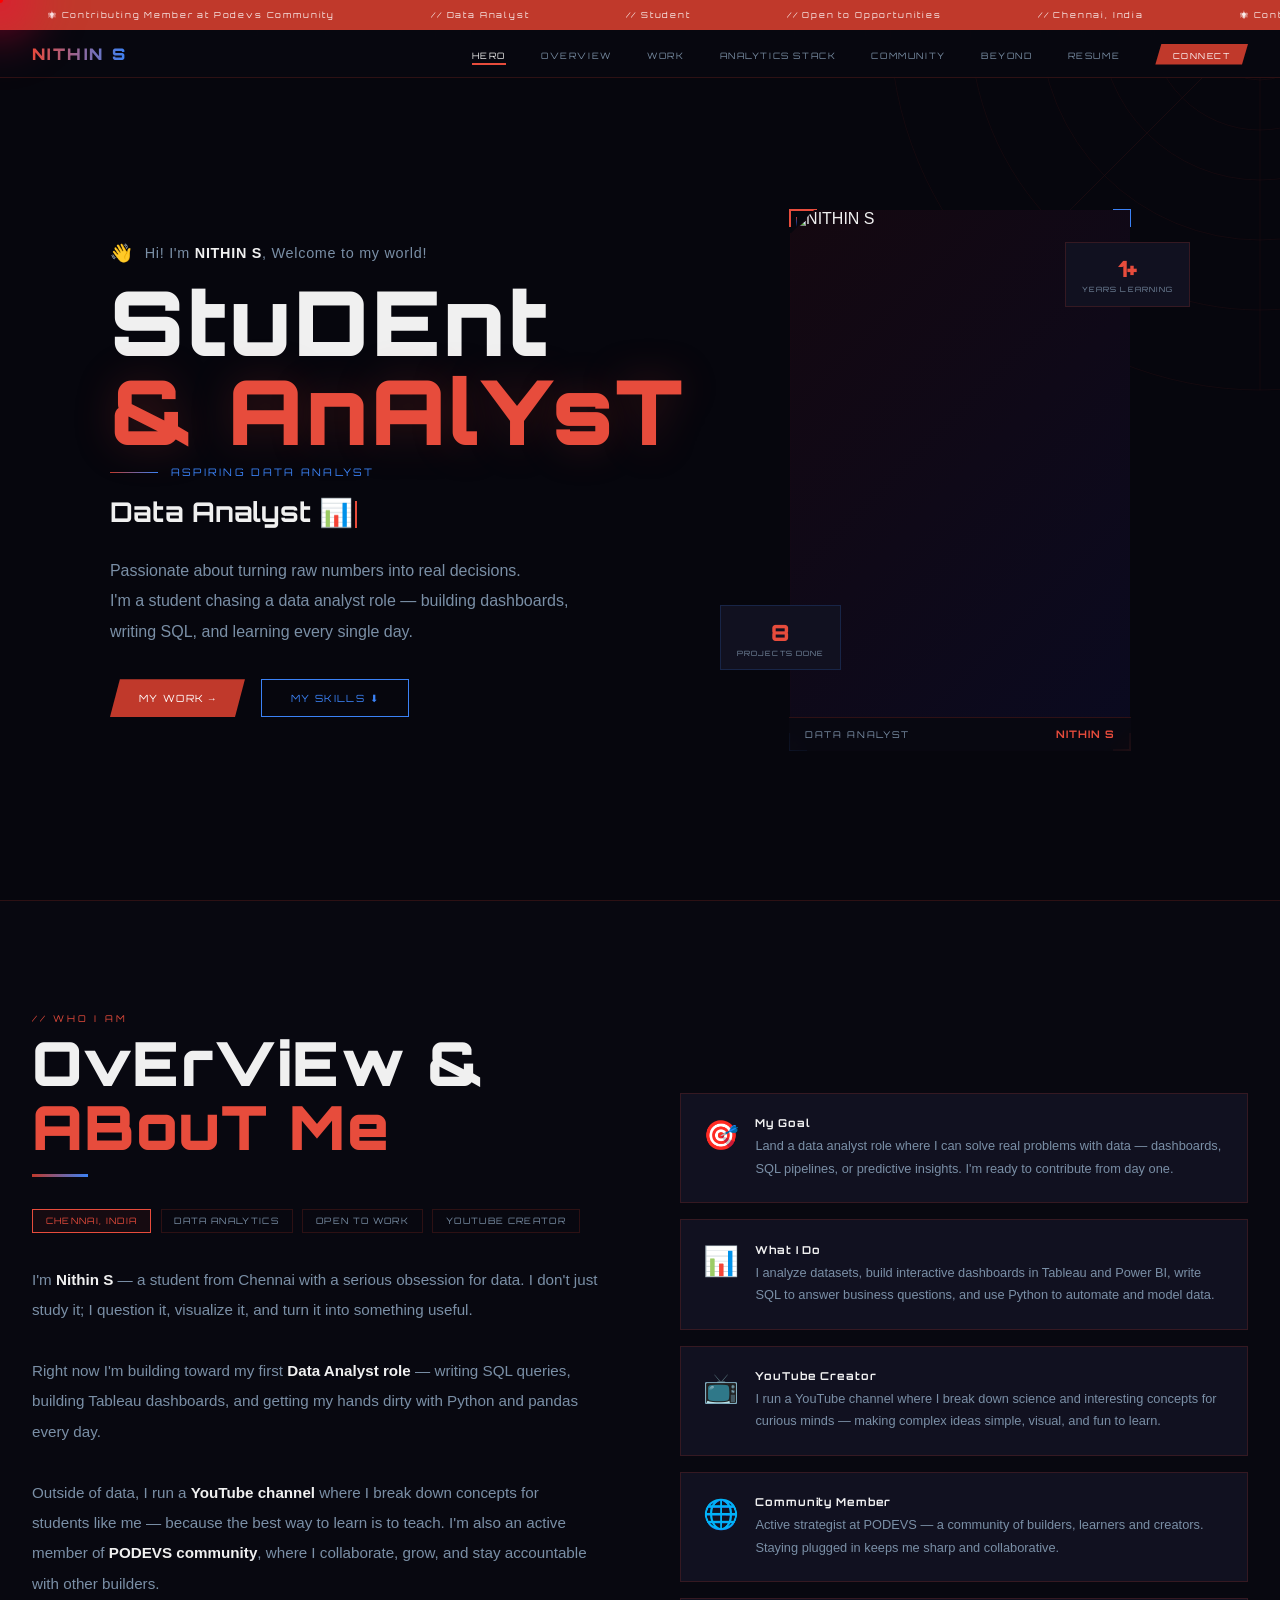
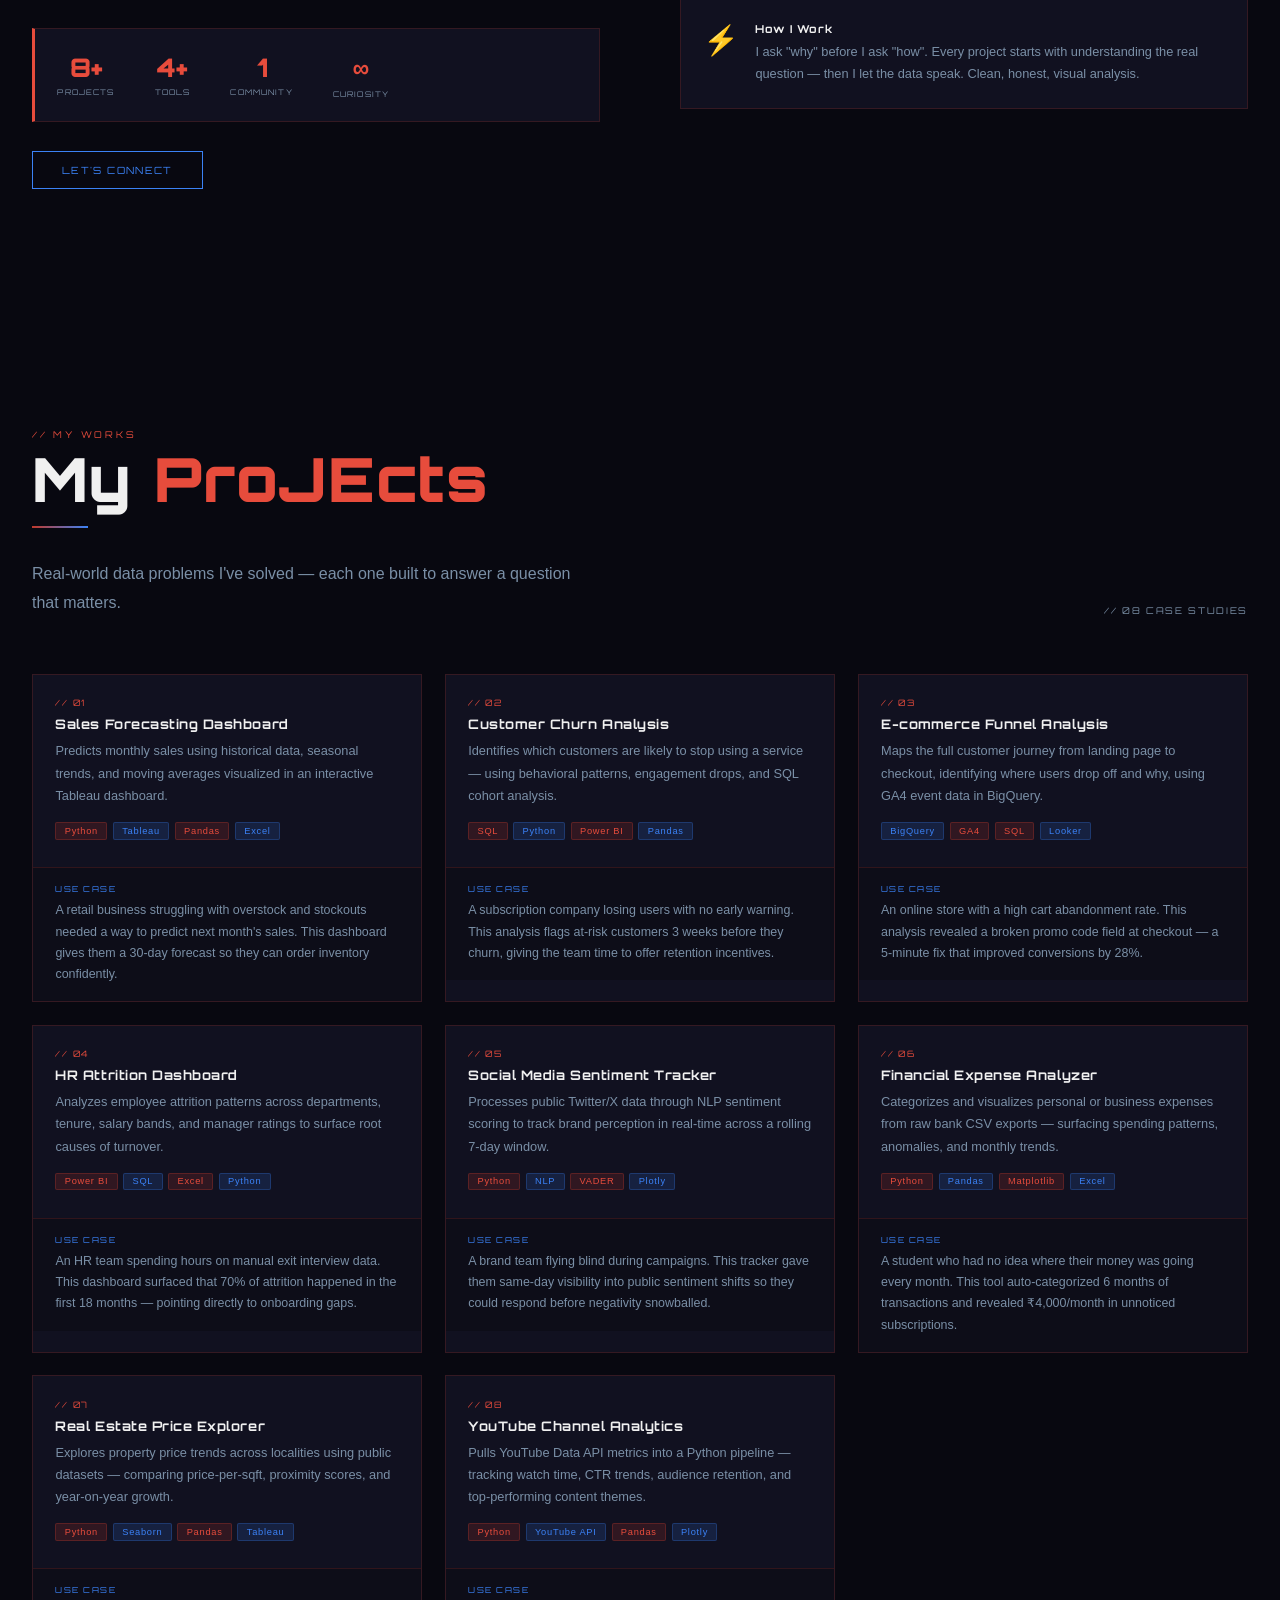
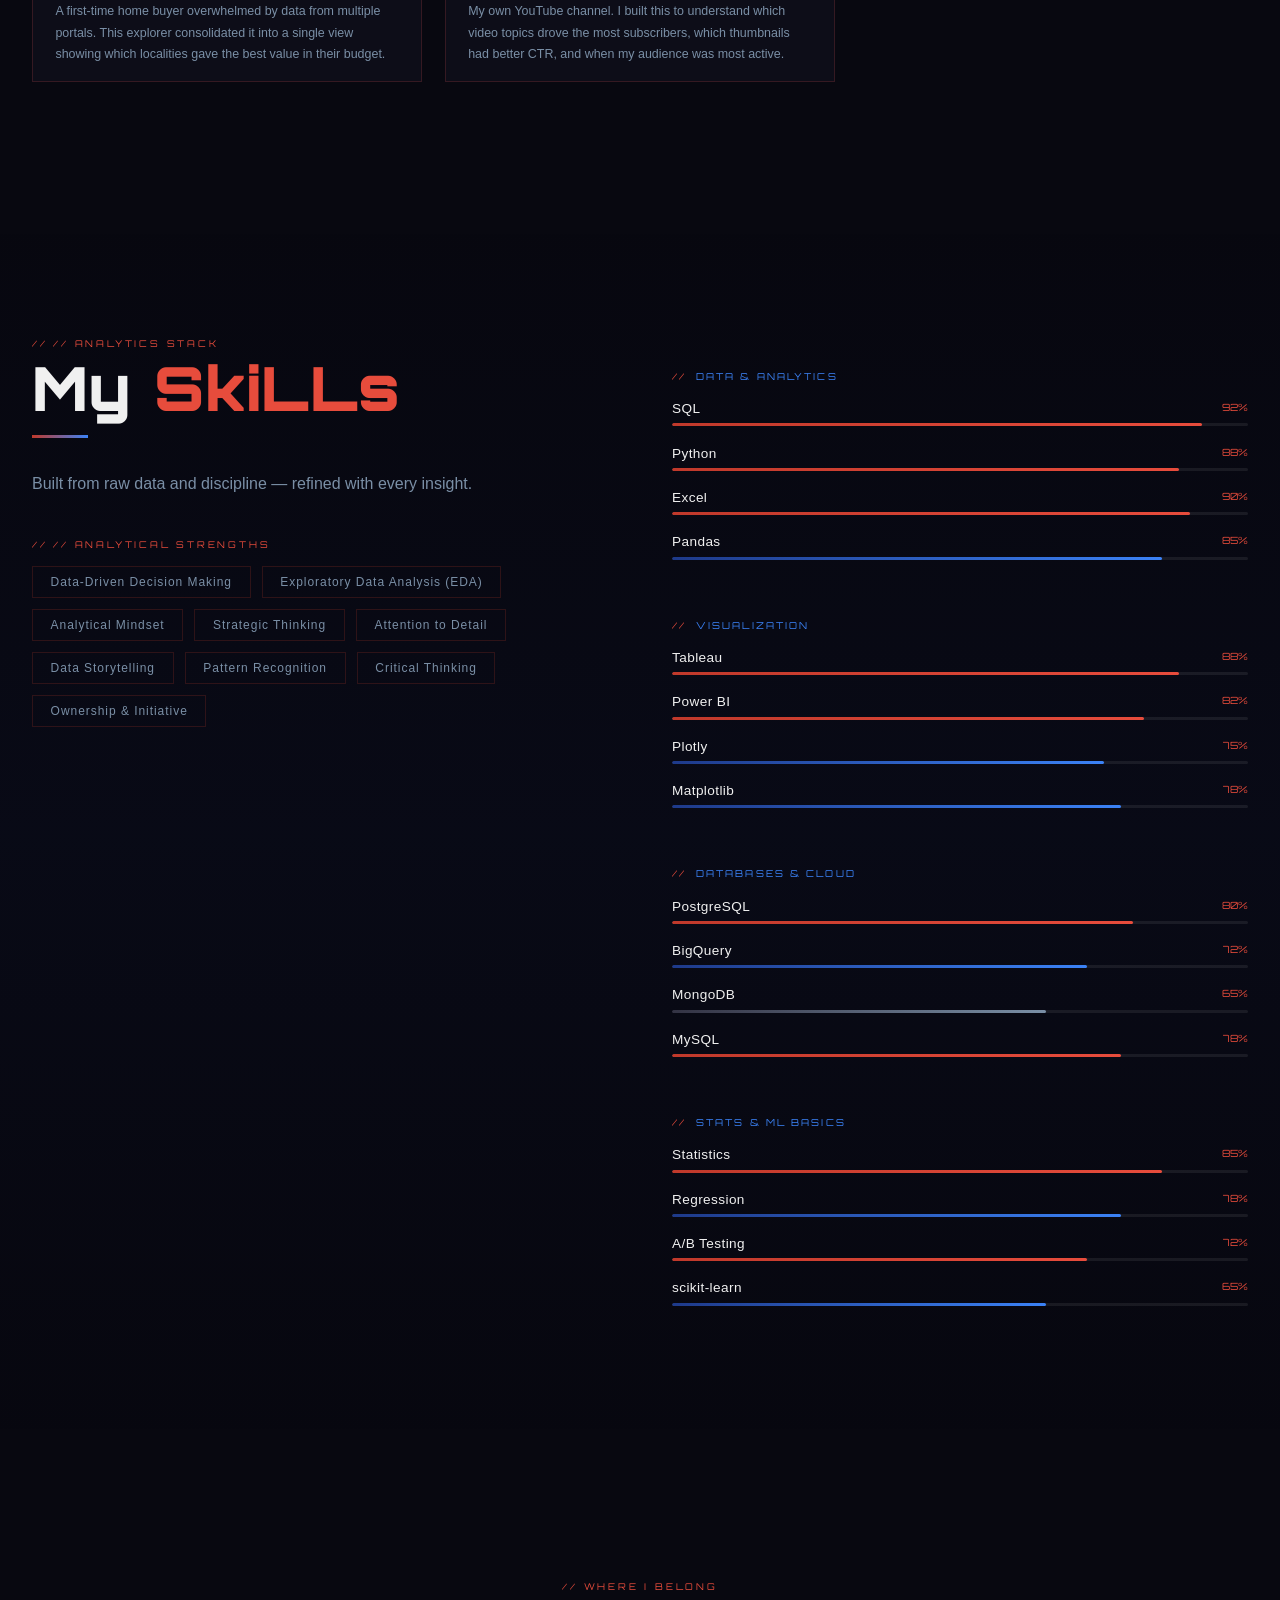
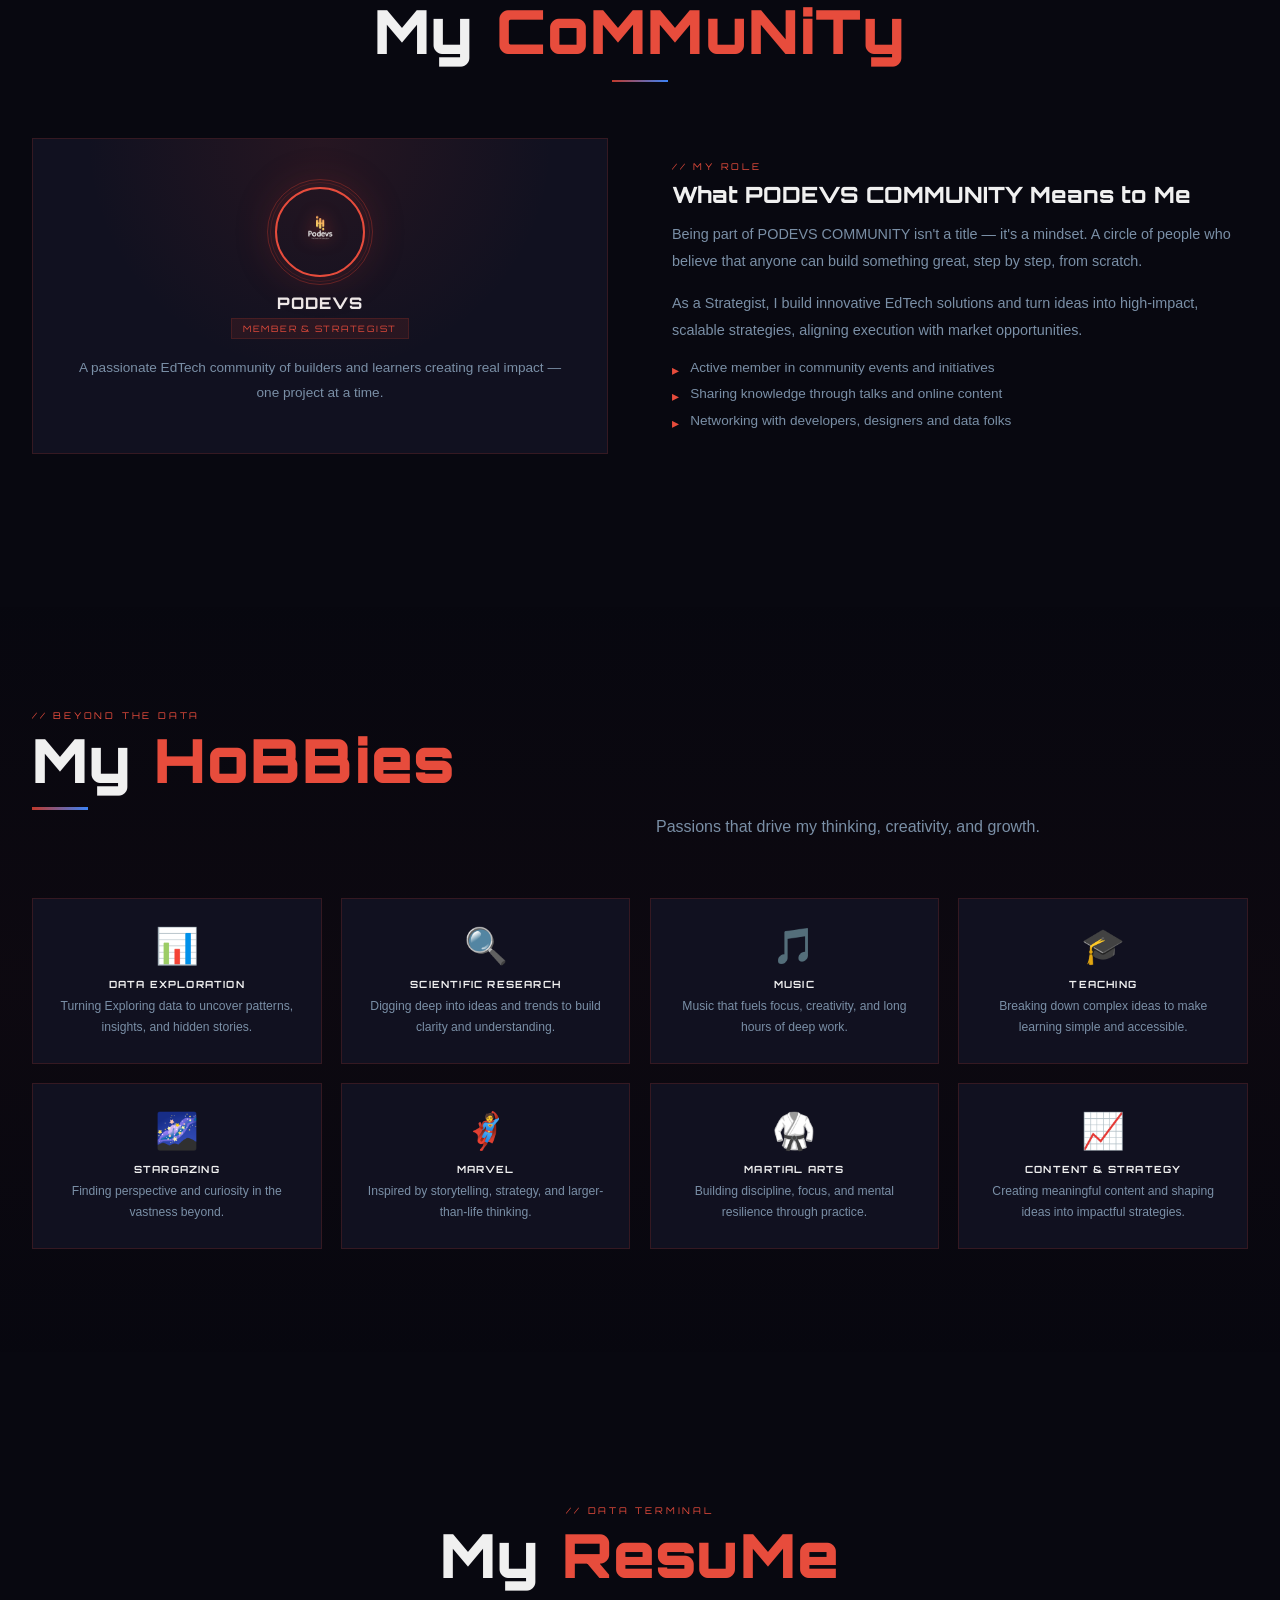
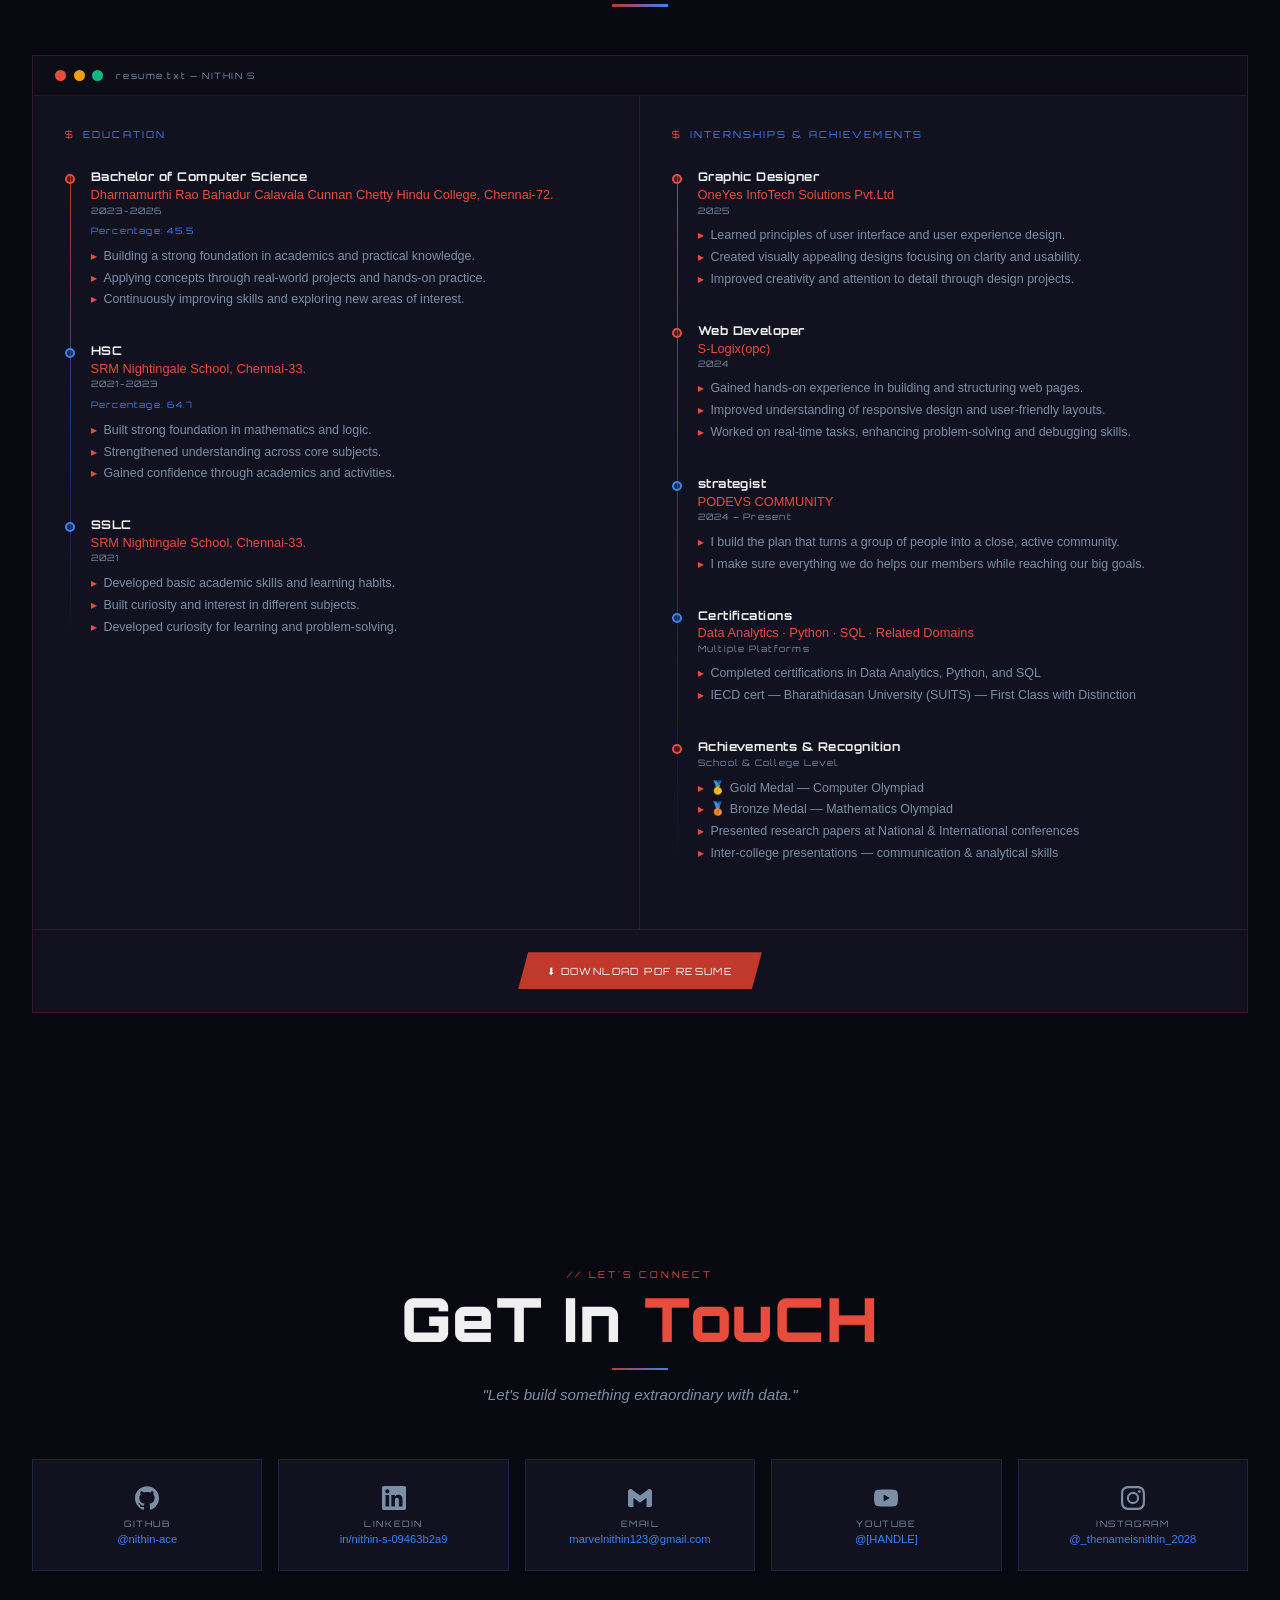
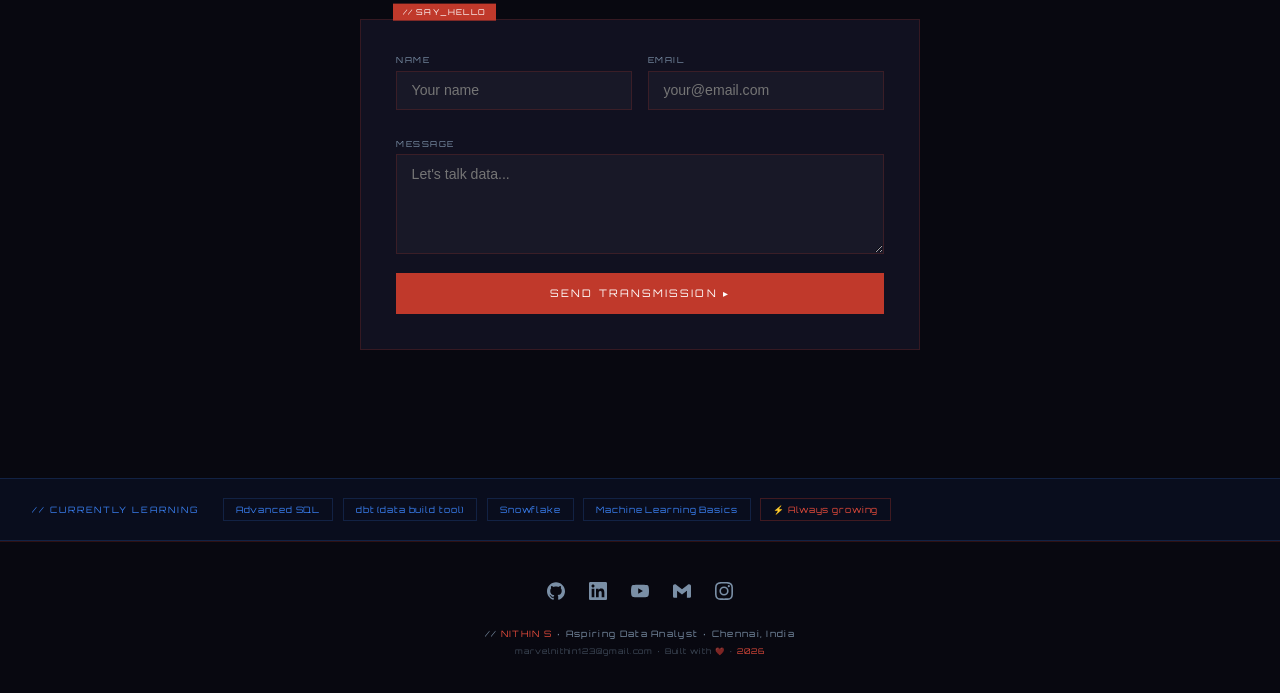
==== commit 27bfd0f2: "Update index.html" ====
--- a/index.html
+++ b/index.html
@@ -691,7 +691,7 @@
               Replace the div below with:
               <img src="your-photo.jpg" alt="NITHIN S"/>
             -->
-            <img src="hgvgvugu.jpg" alt="NITHIN S"/>
+            <img src="ohoto.jpg" alt="NITHIN S"/>
           </div>
           <div class="photo-name-tag">
             <span>DATA ANALYST</span>
